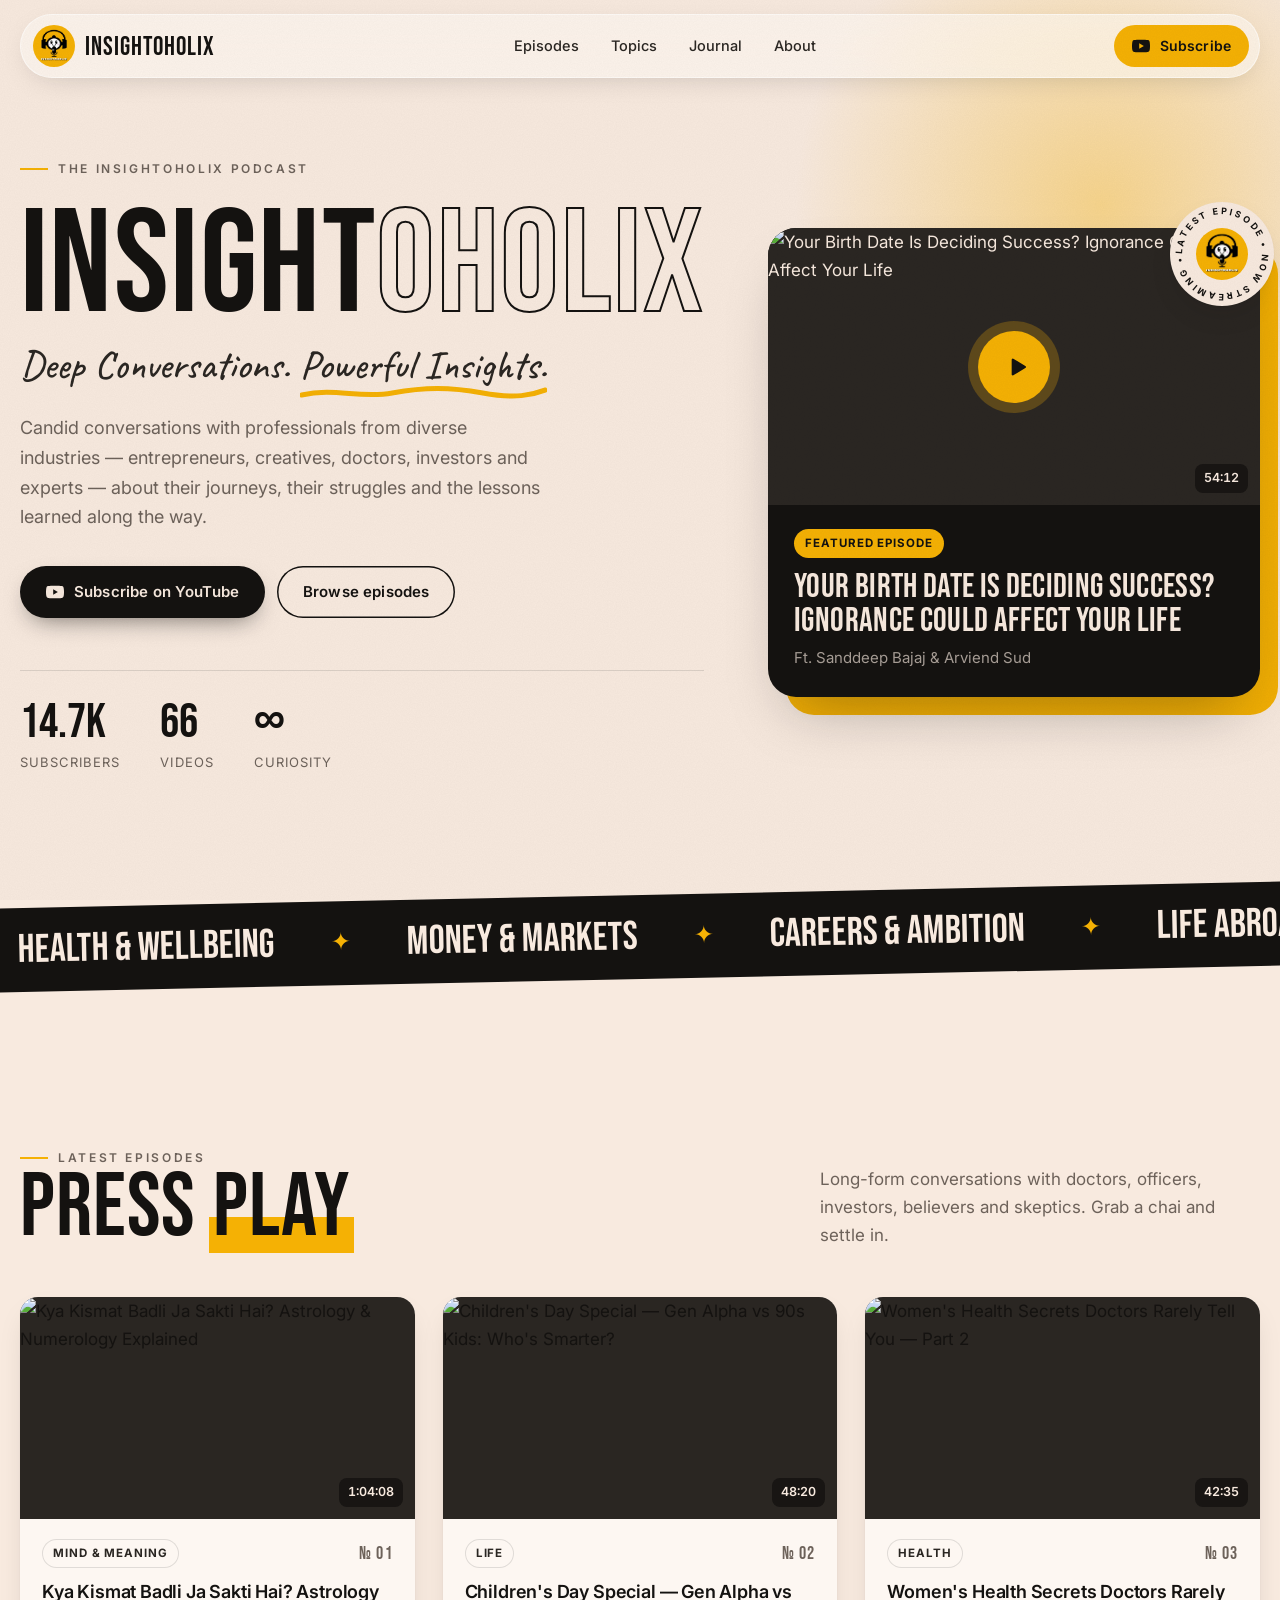
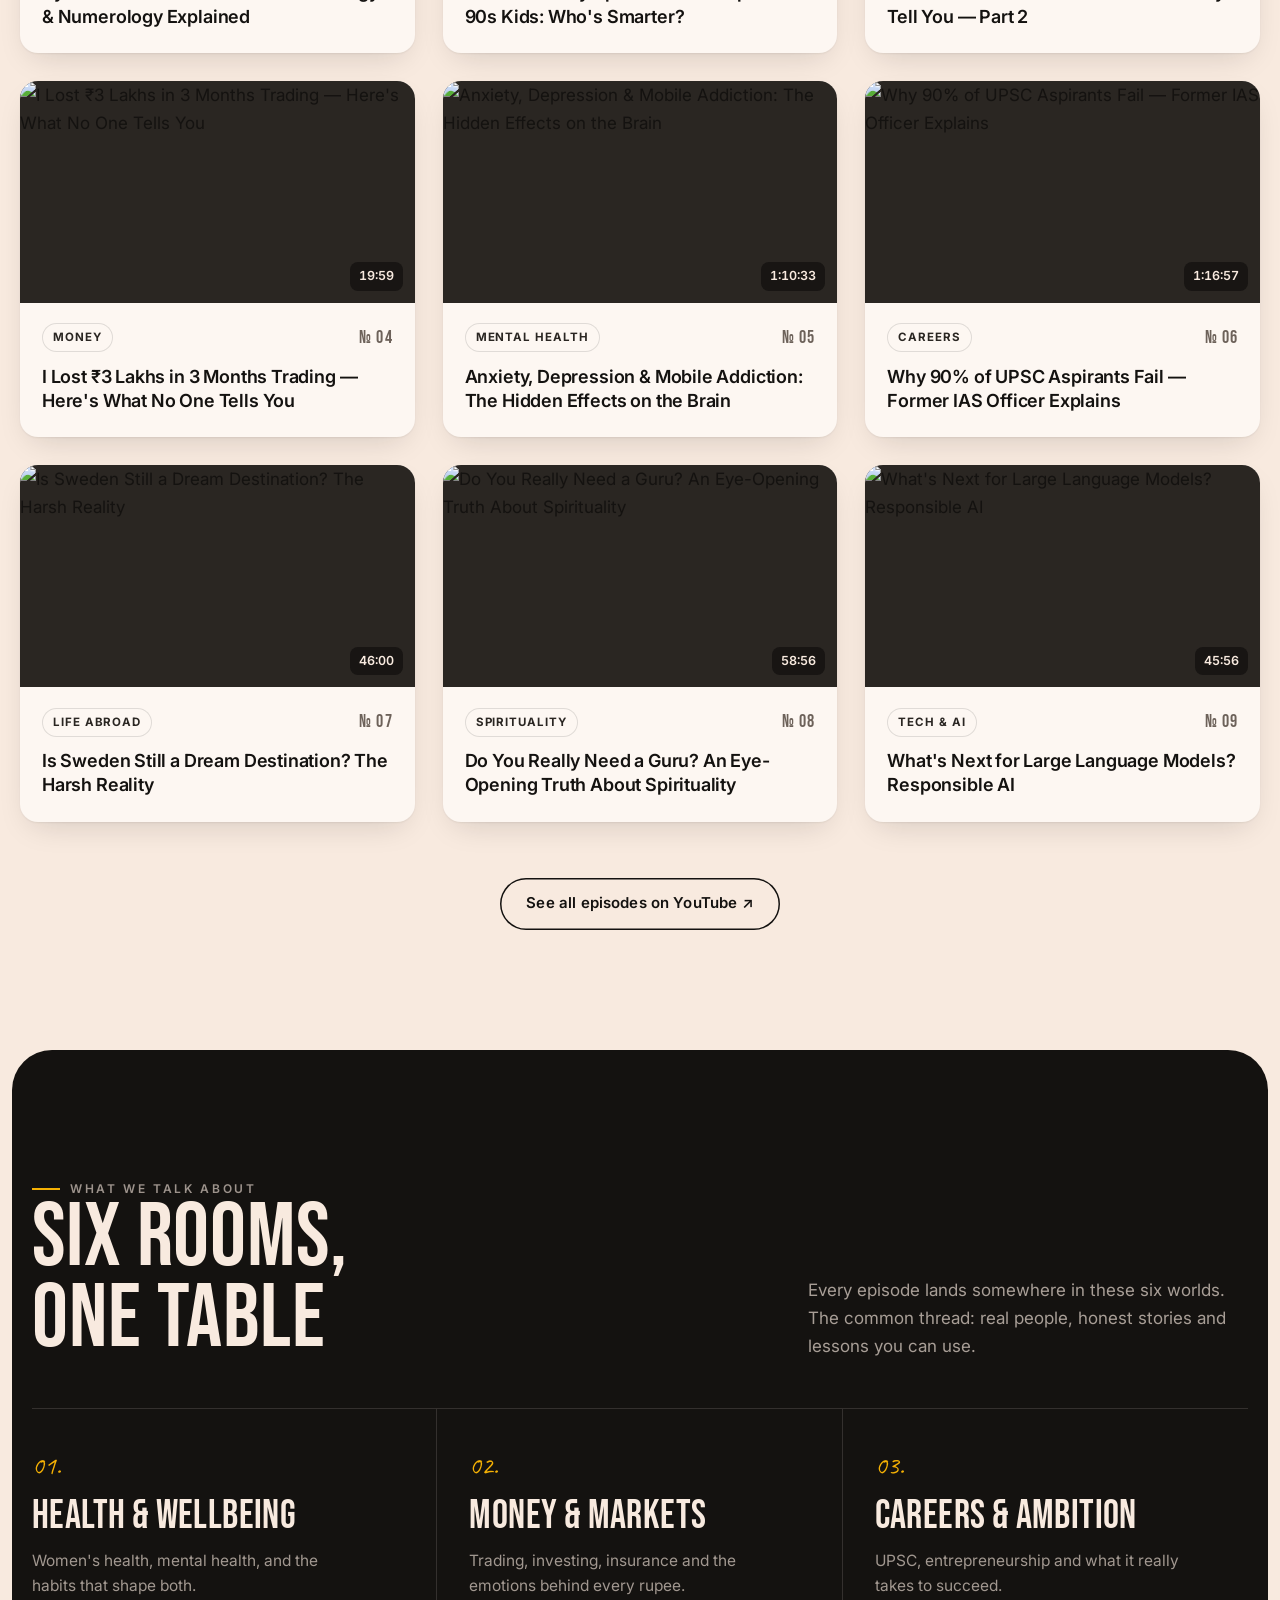
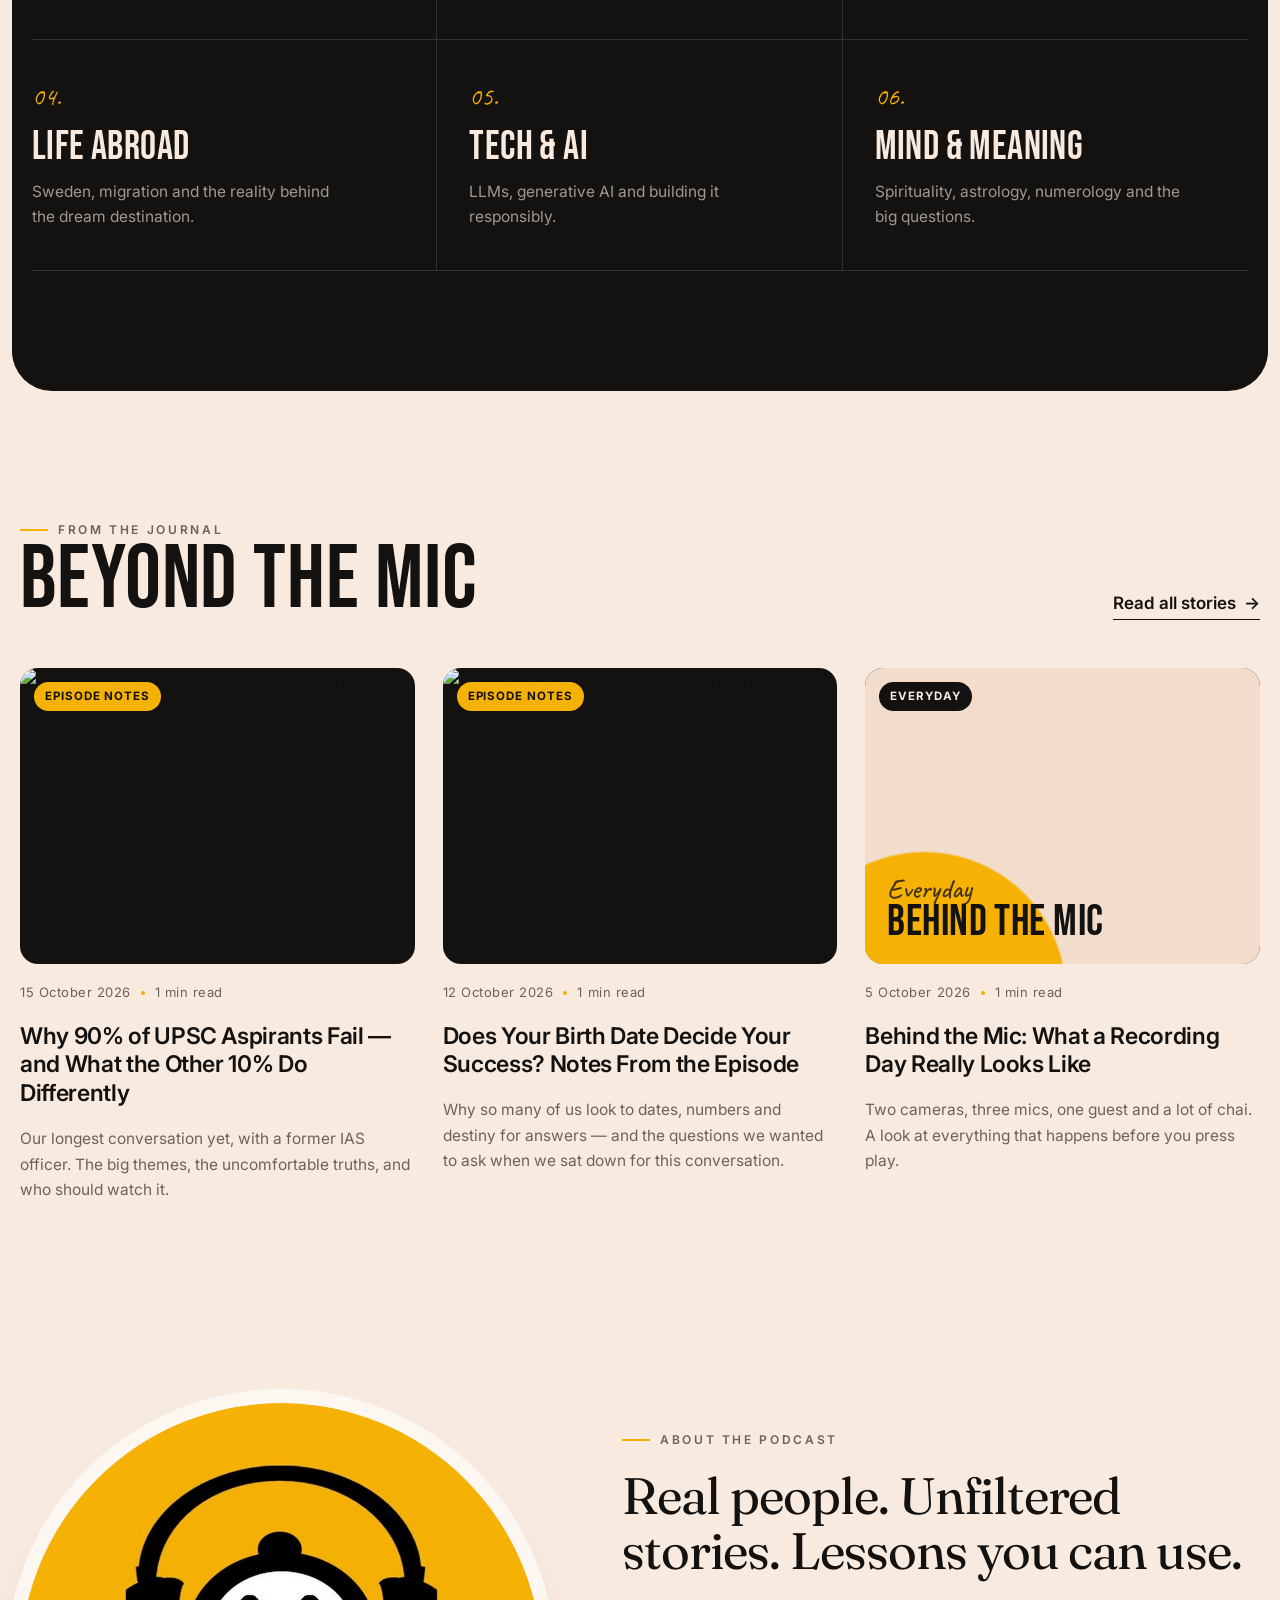
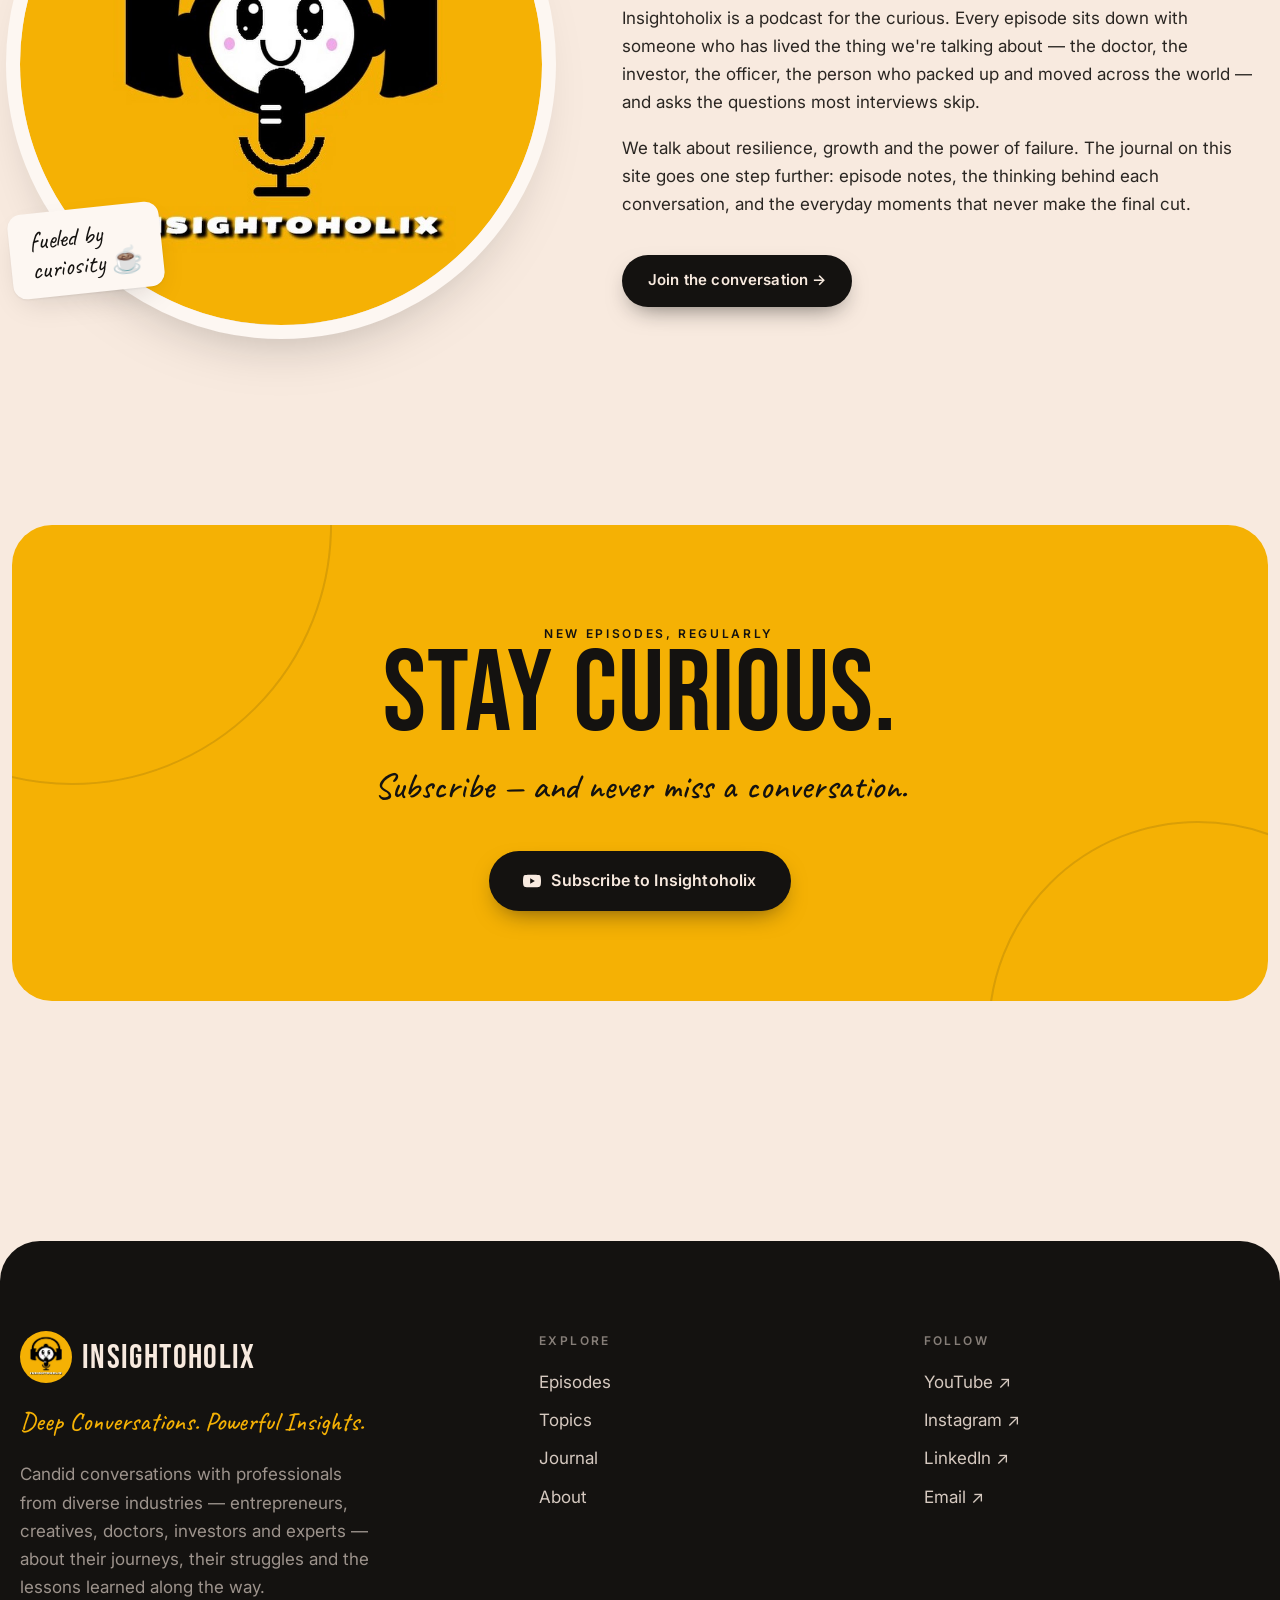
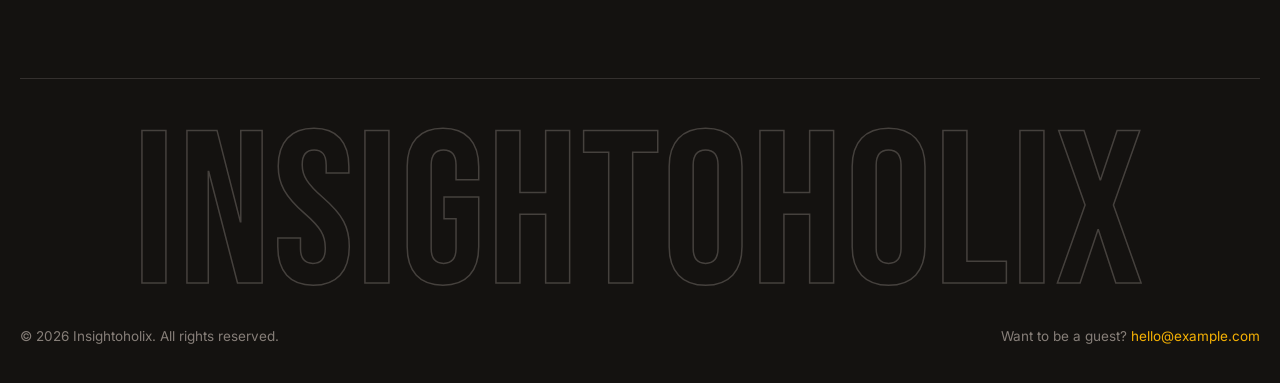
==== site/index.html @ 6dad41a7 "Add premium Insightoholix website with journal/blog Static site (HTML/CSS/JS, no build) themed from " ====
<!doctype html>
<html lang="en">
<head>
  <meta charset="utf-8">
  <meta name="viewport" content="width=device-width, initial-scale=1">
  <title>Insightoholix — Deep Conversations. Powerful Insights.</title>
  <meta name="description" content="Insightoholix is a podcast of candid conversations with professionals from diverse industries — their journeys, struggles and the lessons learned along the way.">
  <meta name="theme-color" content="#f5b104">
  <meta property="og:title" content="Insightoholix — Deep Conversations. Powerful Insights.">
  <meta property="og:description" content="Candid conversations with professionals about resilience, growth and the power of failure.">
  <meta property="og:image" content="assets/img/banner.jpg">
  <link rel="icon" href="assets/img/logo.jpg">
  <link rel="preconnect" href="https://fonts.googleapis.com">
  <link rel="preconnect" href="https://fonts.gstatic.com" crossorigin>
  <link href="https://fonts.googleapis.com/css2?family=Bebas+Neue&family=Caveat:wght@500;600&family=Fraunces:ital,opsz,wght@0,9..144,400;1,9..144,400&family=Inter:wght@400;500;600;700&display=swap" rel="stylesheet">
  <link rel="stylesheet" href="assets/css/style.css">
</head>
<body data-page="home">
  <a class="skip-link" href="#main">Skip to content</a>
  <header class="nav" id="nav"></header>

  <main id="main">
    <!-- HERO -->
    <section class="hero">
      <div class="container hero-grid">
        <div>
          <span class="eyebrow reveal">The Insightoholix Podcast</span>
          <h1 class="display hero-title reveal" data-delay="1">Insight<span class="outline">oholix</span></h1>
          <p class="hand hero-tagline reveal" data-delay="2">
            Deep Conversations.
            <span class="squiggle">Powerful Insights.<svg viewBox="0 0 300 14" preserveAspectRatio="none" aria-hidden="true"><path d="M2 9c40-8 70 4 110-2s70-6 110 0 60 2 76-3" fill="none" stroke="currentColor" stroke-width="5" stroke-linecap="round"/></svg></span>
          </p>
          <p class="hero-intro reveal" data-delay="2" id="hero-intro"></p>
          <div class="hero-actions reveal" data-delay="3">
            <a class="btn btn-primary" data-subscribe target="_blank" rel="noopener">
              <svg viewBox="0 0 24 24" fill="currentColor" aria-hidden="true"><path d="M23.5 6.2a3 3 0 0 0-2.1-2.1C19.5 3.6 12 3.6 12 3.6s-7.5 0-9.4.5A3 3 0 0 0 .5 6.2 31 31 0 0 0 0 12a31 31 0 0 0 .5 5.8 3 3 0 0 0 2.1 2.1c1.9.5 9.4.5 9.4.5s7.5 0 9.4-.5a3 3 0 0 0 2.1-2.1A31 31 0 0 0 24 12a31 31 0 0 0-.5-5.8ZM9.6 15.6V8.4L15.8 12l-6.2 3.6Z"/></svg>
              Subscribe on YouTube
            </a>
            <a class="btn btn-ghost" href="#episodes">Browse episodes</a>
          </div>
          <div class="stats reveal" data-delay="3" id="hero-stats"></div>
        </div>
        <div class="feature-card reveal" data-delay="2" id="feature"></div>
      </div>
    </section>

    <!-- MARQUEE -->
    <div class="marquee" aria-hidden="true"><div class="marquee-track" id="marquee"></div></div>

    <!-- EPISODES -->
    <section class="section" id="episodes">
      <div class="container">
        <div class="section-head">
          <div>
            <span class="eyebrow reveal">Latest episodes</span>
            <h2 class="display section-title reveal" data-delay="1">Press <span class="mark">play</span></h2>
          </div>
          <p class="reveal" data-delay="2">Long-form conversations with doctors, officers, investors, believers and skeptics. Grab a chai and settle in.</p>
        </div>
        <div class="ep-grid" id="episodes-grid"></div>
        <div class="center-cta reveal">
          <a class="btn btn-ghost" data-youtube target="_blank" rel="noopener">See all episodes on YouTube ↗</a>
        </div>
      </div>
    </section>

    <!-- TOPICS -->
    <section class="section topics" id="topics">
      <div class="container">
        <div class="section-head">
          <div>
            <span class="eyebrow reveal">What we talk about</span>
            <h2 class="display section-title reveal" data-delay="1">Six rooms,<br>one table</h2>
          </div>
          <p class="reveal" data-delay="2">Every episode lands somewhere in these six worlds. The common thread: real people, honest stories and lessons you can use.</p>
        </div>
        <div class="topic-grid" id="topics-grid"></div>
      </div>
    </section>

    <!-- JOURNAL -->
    <section class="section" id="journal">
      <div class="container">
        <div class="section-head">
          <div>
            <span class="eyebrow reveal">From the journal</span>
            <h2 class="display section-title reveal" data-delay="1">Beyond the mic</h2>
          </div>
          <a class="link-arrow reveal" data-delay="2" href="blog.html">Read all stories <span>→</span></a>
        </div>
        <div class="post-grid" id="journal-grid"></div>
      </div>
    </section>

    <!-- ABOUT -->
    <section class="section-tight" id="about">
      <div class="container about-grid">
        <div class="about-visual reveal">
          <div class="logo-disc"><img src="assets/img/logo.jpg" alt="Insightoholix logo — a smiling character wearing headphones behind a microphone"></div>
          <div class="note">fueled by<br>curiosity ☕</div>
        </div>
        <div class="about-copy">
          <span class="eyebrow reveal">About the podcast</span>
          <h2 class="reveal" data-delay="1" id="about-heading"></h2>
          <div class="reveal" data-delay="2" id="about-body"></div>
          <a class="btn btn-primary reveal" data-delay="3" data-subscribe target="_blank" rel="noopener">Join the conversation →</a>
        </div>
      </div>
    </section>

    <!-- CTA -->
    <section class="section">
      <div class="cta reveal">
        <span class="eyebrow" style="color:var(--ink)">New episodes, regularly</span>
        <h2 class="display">Stay curious.</h2>
        <p class="hand">Subscribe — and never miss a conversation.</p>
        <a class="btn btn-primary" data-subscribe target="_blank" rel="noopener">
          <svg viewBox="0 0 24 24" fill="currentColor" aria-hidden="true"><path d="M23.5 6.2a3 3 0 0 0-2.1-2.1C19.5 3.6 12 3.6 12 3.6s-7.5 0-9.4.5A3 3 0 0 0 .5 6.2 31 31 0 0 0 0 12a31 31 0 0 0 .5 5.8 3 3 0 0 0 2.1 2.1c1.9.5 9.4.5 9.4.5s7.5 0 9.4-.5a3 3 0 0 0 2.1-2.1A31 31 0 0 0 24 12a31 31 0 0 0-.5-5.8ZM9.6 15.6V8.4L15.8 12l-6.2 3.6Z"/></svg>
          Subscribe to Insightoholix
        </a>
      </div>
    </section>
  </main>

  <footer class="footer" id="footer"></footer>

  <script src="assets/js/config.js"></script>
  <script src="assets/js/posts.js"></script>
  <script src="assets/js/main.js"></script>
</body>
</html>
---- site/assets/css/style.css ----
/* ==========================================================================
   Insightoholix — palette taken from the channel logo & banner
   ========================================================================== */
:root {
  --saffron: #f5b104;
  --saffron-deep: #d99a00;
  --saffron-soft: #fbe3a3;
  --cream: #f8eadf;
  --cream-2: #f2ddcd;
  --paper: #fdf7f2;
  --ink: #141210;
  --ink-2: #2a2622;
  --muted: #6d625a;
  --line: rgba(20, 18, 16, 0.12);
  --line-light: rgba(248, 234, 223, 0.14);

  --font-display: "Bebas Neue", "Oswald", Impact, sans-serif;
  --font-body: "Inter", system-ui, -apple-system, "Segoe UI", sans-serif;
  --font-hand: "Caveat", "Comic Sans MS", cursive;
  --font-serif: "Fraunces", Georgia, serif;

  --radius: 18px;
  --radius-lg: 28px;
  --shadow: 0 1px 2px rgba(20, 18, 16, 0.06), 0 12px 32px -12px rgba(20, 18, 16, 0.18);
  --shadow-lg: 0 30px 60px -24px rgba(20, 18, 16, 0.35);
  --ease: cubic-bezier(0.2, 0.7, 0.2, 1);
  --container: 1240px;
}

*,
*::before,
*::after { box-sizing: border-box; }

html { scroll-behavior: smooth; -webkit-text-size-adjust: 100%; overflow-x: clip; }

body {
  margin: 0;
  background: var(--cream);
  color: var(--ink);
  font-family: var(--font-body);
  font-size: 17px;
  line-height: 1.65;
  -webkit-font-smoothing: antialiased;
  overflow-x: clip;
}

/* subtle paper grain */
body::before {
  content: "";
  position: fixed;
  inset: 0;
  pointer-events: none;
  z-index: 100;
  opacity: 0.35;
  mix-blend-mode: multiply;
  background-image: url("data:image/svg+xml,%3Csvg xmlns='http://www.w3.org/2000/svg' width='160' height='160'%3E%3Cfilter id='n'%3E%3CfeTurbulence type='fractalNoise' baseFrequency='.85' numOctaves='3' stitchTiles='stitch'/%3E%3CfeColorMatrix values='0 0 0 0 0 0 0 0 0 0 0 0 0 0 0 0 0 0 .09 0'/%3E%3C/filter%3E%3Crect width='100%25' height='100%25' filter='url(%23n)'/%3E%3C/svg%3E");
}

img { max-width: 100%; display: block; }
a { color: inherit; text-decoration: none; }
button { font: inherit; color: inherit; cursor: pointer; }
::selection { background: var(--saffron); color: var(--ink); }
:focus-visible { outline: 2px solid var(--ink); outline-offset: 3px; border-radius: 6px; }

.container { width: min(var(--container), 100% - 40px); margin-inline: auto; }

.skip-link {
  position: absolute; left: -999px; top: 8px; z-index: 200;
  background: var(--ink); color: var(--cream); padding: 10px 16px; border-radius: 8px;
}
.skip-link:focus { left: 16px; }

/* ---------- Type helpers ---------- */
.eyebrow {
  display: inline-flex; align-items: center; gap: 10px;
  font-size: 12px; font-weight: 600; letter-spacing: 0.22em; text-transform: uppercase;
  color: var(--muted);
}
.eyebrow::before { content: ""; width: 28px; height: 2px; background: var(--saffron); }
.display {
  font-family: var(--font-display);
  font-weight: 400;
  line-height: 0.9;
  letter-spacing: 0.01em;
  margin: 0;
}
.hand { font-family: var(--font-hand); font-weight: 500; }
.section-title { font-size: clamp(48px, 7vw, 96px); }
.section-head {
  display: flex; align-items: end; justify-content: space-between; gap: 24px; flex-wrap: wrap;
  margin-bottom: 48px;
}
.section-head p { max-width: 440px; color: var(--muted); margin: 0; }
.mark {
  background: linear-gradient(transparent 58%, var(--saffron) 58%, var(--saffron) 92%, transparent 92%);
  padding: 0 4px;
}

/* ---------- Buttons ---------- */
.btn {
  display: inline-flex; align-items: center; gap: 10px;
  height: 52px; padding: 0 26px; border-radius: 999px; border: 0;
  font-weight: 600; font-size: 15px; letter-spacing: 0.01em;
  transition: transform 0.35s var(--ease), background 0.25s, color 0.25s, box-shadow 0.35s var(--ease);
  white-space: nowrap;
}
.btn svg { width: 18px; height: 18px; flex: none; }
.btn-primary { background: var(--ink); color: var(--cream); box-shadow: 0 10px 24px -10px rgba(20,18,16,.6); }
.btn-primary:hover { transform: translateY(-2px); background: #000; }
.btn-saffron { background: var(--saffron); color: var(--ink); }
.btn-saffron:hover { transform: translateY(-2px); background: #ffc11a; }
.btn-ghost { background: transparent; color: var(--ink); box-shadow: inset 0 0 0 1.5px var(--ink); }
.btn-ghost:hover { background: var(--ink); color: var(--cream); }
.btn-sm { height: 42px; padding: 0 18px; font-size: 14px; }

.link-arrow {
  display: inline-flex; align-items: center; gap: 8px; font-weight: 600;
  border-bottom: 1.5px solid currentColor; padding-bottom: 2px;
}
.link-arrow span { transition: transform 0.3s var(--ease); }
.link-arrow:hover span { transform: translateX(4px); }

/* ---------- Nav ---------- */
.nav {
  position: fixed; top: 14px; left: 0; right: 0; z-index: 50;
  transition: transform 0.4s var(--ease);
}
.nav-inner {
  display: flex; align-items: center; justify-content: space-between; gap: 16px;
  height: 64px; padding: 0 10px 0 12px;
  background: rgba(253, 247, 242, 0.72);
  backdrop-filter: blur(18px) saturate(1.4);
  -webkit-backdrop-filter: blur(18px) saturate(1.4);
  border: 1px solid rgba(255, 255, 255, 0.6);
  border-radius: 999px;
  box-shadow: 0 8px 30px -14px rgba(20,18,16,.25);
}
.brand { display: flex; align-items: center; gap: 10px; }
.brand img { width: 42px; height: 42px; border-radius: 50%; }
.brand span { font-family: var(--font-display); font-size: 26px; letter-spacing: 0.04em; line-height: 1; padding-top: 3px; }
.nav-links { display: flex; align-items: center; gap: 4px; list-style: none; margin: 0; padding: 0; }
.nav-links a {
  display: block; padding: 8px 14px; border-radius: 999px; font-size: 14.5px; font-weight: 500; color: var(--ink-2);
  transition: background 0.2s;
}
.nav-links a:hover, .nav-links a[aria-current="page"] { background: rgba(20,18,16,.07); }
.nav-toggle {
  display: none; width: 44px; height: 44px; border-radius: 50%; border: 0; background: var(--ink); color: var(--cream);
  align-items: center; justify-content: center;
}
.nav-toggle svg { width: 20px; height: 20px; }

@media (max-width: 860px) {
  .nav-links {
    position: absolute; top: 74px; left: 0; right: 0;
    flex-direction: column; align-items: stretch; gap: 2px; padding: 10px;
    background: var(--paper); border-radius: 24px; box-shadow: var(--shadow-lg);
    opacity: 0; transform: translateY(-8px); pointer-events: none;
    transition: opacity 0.25s, transform 0.3s var(--ease);
  }
  .nav.open .nav-links { opacity: 1; transform: none; pointer-events: auto; }
  .nav-links a { padding: 14px 16px; font-size: 16px; }
  .nav-toggle { display: inline-flex; }
  .nav .nav-cta { display: none; }
}

/* ---------- Hero ---------- */
.hero { position: relative; padding: 150px 0 80px; overflow: hidden; }
.hero::after {
  content: ""; position: absolute; right: -12vw; top: -10vw; width: 52vw; height: 52vw; border-radius: 50%;
  background: radial-gradient(circle, rgba(245,177,4,.38), rgba(245,177,4,0) 65%);
  pointer-events: none; z-index: 0;
}
.hero .container { position: relative; z-index: 1; }
.hero-grid { display: grid; grid-template-columns: 1.08fr 1fr; gap: 64px; align-items: center; }
.hero-title { font-size: clamp(72px, 11.5vw, 168px); margin-top: 22px; }
.hero-title .outline { color: transparent; -webkit-text-stroke: 2px var(--ink); }
.hero-tagline { font-size: clamp(28px, 3.2vw, 40px); line-height: 1.1; margin: 10px 0 0; color: var(--ink-2); }
.hero-tagline .squiggle { position: relative; white-space: nowrap; }
.hero-tagline .squiggle svg { position: absolute; left: 0; right: 0; bottom: -10px; width: 100%; height: 14px; color: var(--saffron); }
.hero-intro { max-width: 520px; color: var(--muted); margin: 26px 0 34px; font-size: 18px; }
.hero-actions { display: flex; gap: 12px; flex-wrap: wrap; }
.stats { display: flex; gap: 40px; margin-top: 52px; padding-top: 28px; border-top: 1px solid var(--line); flex-wrap: wrap; }
.stat strong { display: block; font-family: var(--font-display); font-size: 48px; font-weight: 400; line-height: 1; }
.stat span { font-size: 13px; color: var(--muted); letter-spacing: 0.08em; text-transform: uppercase; }

.feature-card { position: relative; }
.feature-card::before {
  content: ""; position: absolute; inset: 0; transform: translate(18px, 18px);
  background: var(--saffron); border-radius: var(--radius-lg); z-index: 0;
}
.feature-frame {
  position: relative; z-index: 1; background: var(--ink); color: var(--cream);
  border-radius: var(--radius-lg); overflow: hidden; box-shadow: var(--shadow-lg);
}
.feature-meta { padding: 22px 26px 26px; }
.feature-meta .badge { margin-bottom: 12px; }
.feature-meta h2 { font-family: var(--font-display); font-weight: 400; font-size: 34px; line-height: 1; margin: 0 0 8px; letter-spacing: 0.01em; }
.feature-meta p { margin: 0; color: rgba(248,234,223,.65); font-size: 15px; }
.feature-sticker {
  position: absolute; z-index: 2; top: -26px; right: -14px; width: 104px; height: 104px; border-radius: 50%;
  background: var(--cream); display: grid; place-items: center; box-shadow: var(--shadow);
  animation: spin 18s linear infinite;
}
.feature-sticker svg { width: 100%; height: 100%; }
.feature-sticker img { position: absolute; width: 52px; height: 52px; border-radius: 50%; animation: spin 18s linear infinite reverse; }
@keyframes spin { to { transform: rotate(360deg); } }

@media (max-width: 960px) {
  .hero { padding-top: 120px; }
  .hero-grid { grid-template-columns: 1fr; gap: 72px; }
  .feature-card { margin-right: 18px; }
}

/* ---------- Thumbnails / video ---------- */
.thumb { position: relative; aspect-ratio: 16 / 9; overflow: hidden; background: var(--ink-2); }
.thumb img { width: 100%; height: 100%; object-fit: cover; transition: transform 0.8s var(--ease), filter 0.5s; }
.thumb .play {
  position: absolute; left: 50%; top: 50%; translate: -50% -50%;
  width: 72px; height: 72px; border-radius: 50%; border: 0;
  background: var(--saffron); color: var(--ink); display: grid; place-items: center;
  box-shadow: 0 0 0 10px rgba(245,177,4,.25);
  transition: transform 0.4s var(--ease), box-shadow 0.4s var(--ease);
}
.thumb .play svg { width: 26px; height: 26px; margin-left: 3px; }
.thumb .duration {
  position: absolute; right: 12px; bottom: 12px; padding: 4px 9px; border-radius: 8px;
  background: rgba(20,18,16,.82); color: var(--cream); font-size: 12.5px; font-weight: 600; font-variant-numeric: tabular-nums;
}
.thumb:hover img, .ep-card:hover .thumb img { transform: scale(1.05); }
.thumb:hover .play, .ep-card:hover .play { transform: scale(1.08); box-shadow: 0 0 0 16px rgba(245,177,4,.22); }

.badge {
  display: inline-block; padding: 5px 11px; border-radius: 999px;
  background: var(--saffron); color: var(--ink);
  font-size: 11.5px; font-weight: 700; letter-spacing: 0.08em; text-transform: uppercase;
}
.badge-ink { background: var(--ink); color: var(--cream); }
.badge-line { background: transparent; box-shadow: inset 0 0 0 1px var(--line); color: var(--ink-2); }

/* ---------- Marquee ---------- */
.marquee { background: var(--ink); color: var(--cream); overflow: hidden; padding: 22px 0; transform: rotate(-1.2deg); margin: 40px -10px; }
.marquee-track { display: flex; width: max-content; animation: marquee 38s linear infinite; }
.marquee-track span { font-family: var(--font-display); font-size: 40px; line-height: 1; padding: 0 28px; display: inline-flex; align-items: center; gap: 56px; white-space: nowrap; }
.marquee-track span::after { content: "✦"; color: var(--saffron); font-size: 24px; }
@keyframes marquee { to { transform: translateX(-50%); } }

/* ---------- Sections ---------- */
.section { padding: 120px 0; }
.section-tight { padding: 80px 0; }

/* Episodes */
.ep-grid { display: grid; grid-template-columns: repeat(3, 1fr); gap: 28px; }
.ep-card { display: flex; flex-direction: column; background: var(--paper); border-radius: var(--radius); overflow: hidden; box-shadow: var(--shadow); transition: transform 0.5s var(--ease), box-shadow 0.5s var(--ease); cursor: pointer; }
.ep-card:hover { transform: translateY(-6px); box-shadow: var(--shadow-lg); }
.ep-card .thumb .play { width: 56px; height: 56px; opacity: 0; transform: scale(.85); }
.ep-card:hover .thumb .play { opacity: 1; transform: scale(1); }
.ep-card .thumb .play svg { width: 20px; height: 20px; }
.ep-body { padding: 20px 22px 24px; display: flex; flex-direction: column; gap: 12px; flex: 1; }
.ep-body h3 { margin: 0; font-size: 18px; line-height: 1.35; font-weight: 600; letter-spacing: -0.01em; }
.ep-num { font-family: var(--font-display); font-size: 18px; color: var(--muted); letter-spacing: .06em; }
.ep-row { display: flex; align-items: center; justify-content: space-between; gap: 10px; }
.center-cta { display: flex; justify-content: center; margin-top: 56px; }

@media (max-width: 980px) { .ep-grid { grid-template-columns: repeat(2, 1fr); } }
@media (max-width: 620px) { .ep-grid { grid-template-columns: 1fr; } .section { padding: 88px 0; } }

/* Topics */
.topics { background: var(--ink); color: var(--cream); border-radius: 40px; margin: 0 12px; position: relative; overflow: hidden; }
.topics .eyebrow { color: rgba(248,234,223,.6); }
.topics .section-head p { color: rgba(248,234,223,.65); }
.topic-grid { display: grid; grid-template-columns: repeat(3, 1fr); border-top: 1px solid var(--line-light); }
.topic {
  padding: 36px 32px 40px 0; border-bottom: 1px solid var(--line-light); position: relative;
  transition: color 0.3s;
}
.topic:not(:nth-child(3n)) { border-right: 1px solid var(--line-light); }
.topic:not(:nth-child(3n+1)) { padding-left: 32px; }
.topic .num { font-family: var(--font-hand); font-size: 26px; color: var(--saffron); }
.topic h3 { font-family: var(--font-display); font-weight: 400; font-size: 40px; line-height: 1; margin: 8px 0 12px; letter-spacing: .01em; }
.topic p { margin: 0; color: rgba(248,234,223,.62); font-size: 15.5px; max-width: 320px; }
.topic:hover h3 { color: var(--saffron); }
@media (max-width: 900px) {
  .topic-grid { grid-template-columns: 1fr 1fr; }
  .topic, .topic:not(:nth-child(3n+1)) { padding: 30px 20px 32px; border-right: 0 !important; }
  .topic:nth-child(odd) { border-right: 1px solid var(--line-light) !important; padding-left: 0; }
}
@media (max-width: 560px) {
  .topic-grid { grid-template-columns: 1fr; }
  .topic, .topic:nth-child(odd) { padding: 28px 0; border-right: 0 !important; }
  .topics { margin: 0 6px; border-radius: 28px; }
}

/* Journal cards */
.post-grid { display: grid; grid-template-columns: repeat(3, 1fr); gap: 28px; }
.post-card { display: flex; flex-direction: column; gap: 18px; }
.post-cover {
  position: relative; aspect-ratio: 4 / 3; border-radius: var(--radius); overflow: hidden; background: var(--ink);
}
.post-cover img { width: 100%; height: 100%; object-fit: cover; transition: transform 0.8s var(--ease); }
.post-card:hover .post-cover img, .post-card:hover .gen-cover { transform: scale(1.04); }
.post-cover .badge { position: absolute; left: 14px; top: 14px; z-index: 2; }
.post-meta { font-size: 13px; color: var(--muted); letter-spacing: 0.04em; display: flex; gap: 10px; align-items: center; }
.post-meta .dot { width: 4px; height: 4px; background: var(--saffron); border-radius: 50%; }
.post-card h3 { margin: 0; font-size: 23px; line-height: 1.25; font-weight: 600; letter-spacing: -0.015em; }
.post-card h3 a { background: linear-gradient(var(--saffron), var(--saffron)) 0 100% / 0 3px no-repeat; transition: background-size 0.5s var(--ease); }
.post-card:hover h3 a { background-size: 100% 3px; }
.post-card p { margin: 0; color: var(--muted); font-size: 15.5px; }

/* Generated cover for posts without images */
.gen-cover {
  position: absolute; inset: 0; display: flex; flex-direction: column; justify-content: flex-end; padding: 22px;
  transition: transform 0.8s var(--ease);
  background:
    radial-gradient(circle at 85% 15%, rgba(245,177,4,.95) 0 18%, transparent 18.5%),
    radial-gradient(circle at 85% 15%, transparent 0 26%, rgba(245,177,4,.35) 26.5% 27.5%, transparent 28%),
    var(--ink);
  color: var(--cream);
}
.gen-cover.alt {
  background:
    repeating-linear-gradient(-45deg, rgba(20,18,16,.07) 0 2px, transparent 2px 14px),
    var(--saffron);
  color: var(--ink);
}
.gen-cover.alt2 {
  background:
    radial-gradient(circle at 15% 110%, rgba(245,177,4,1) 0 30%, transparent 30.5%),
    var(--cream-2);
  color: var(--ink);
}
.gen-cover .hand { font-size: 28px; line-height: 1; opacity: .8; }
.gen-cover .display { font-size: clamp(34px, 3.4vw, 48px); max-width: 90%; }

@media (max-width: 980px) { .post-grid { grid-template-columns: repeat(2, 1fr); } }
@media (max-width: 620px) { .post-grid { grid-template-columns: 1fr; } }

/* About */
.about-grid { display: grid; grid-template-columns: 0.9fr 1.1fr; gap: 80px; align-items: center; }
.about-visual { position: relative; }
.about-visual .logo-disc {
  aspect-ratio: 1; border-radius: 50%; overflow: hidden; box-shadow: var(--shadow-lg);
  outline: 14px solid var(--paper);
}
.about-visual .logo-disc img { width: 100%; height: 100%; object-fit: cover; }
.about-visual .note {
  position: absolute; left: -10px; bottom: 6%; transform: rotate(-6deg);
  background: var(--paper); padding: 14px 20px; border-radius: 14px; box-shadow: var(--shadow);
  font-family: var(--font-hand); font-size: 26px; line-height: 1.1;
}
.about-copy h2 { font-family: var(--font-serif); font-weight: 400; font-size: clamp(34px, 4vw, 54px); line-height: 1.08; letter-spacing: -0.02em; margin: 18px 0 26px; }
.about-copy h2 em { font-style: italic; }
.about-copy p { color: var(--ink-2); margin: 0 0 18px; }
.about-copy .btn { margin-top: 18px; }
@media (max-width: 900px) {
  .about-grid { grid-template-columns: 1fr; gap: 56px; }
  .about-visual { max-width: 380px; margin-inline: auto; width: 100%; }
}

/* Subscribe CTA */
.cta {
  position: relative; background: var(--saffron); border-radius: 40px; padding: 90px 40px; text-align: center; overflow: hidden;
  margin: 0 12px;
}
.cta::before, .cta::after {
  content: ""; position: absolute; border-radius: 50%; border: 2px solid rgba(20,18,16,.12);
}
.cta::before { width: 520px; height: 520px; left: -200px; top: -260px; }
.cta::after { width: 420px; height: 420px; right: -140px; bottom: -240px; }
.cta .display { font-size: clamp(56px, 9vw, 132px); position: relative; }
.cta .hand { font-size: clamp(26px, 3vw, 36px); margin: 10px 0 34px; position: relative; }
.cta .btn { position: relative; }
.cta .btn-primary { height: 60px; padding: 0 34px; font-size: 16px; }
@media (max-width: 560px) { .cta { margin: 0 6px; border-radius: 28px; padding: 70px 22px; } }

/* Footer */
.footer { background: var(--ink); color: var(--cream); margin-top: 120px; padding: 90px 0 36px; border-radius: 40px 40px 0 0; }
.footer-top { display: grid; grid-template-columns: 1.4fr 1fr 1fr; gap: 48px; padding-bottom: 60px; border-bottom: 1px solid var(--line-light); }
.footer .brand span { font-size: 34px; }
.footer .brand img { width: 52px; height: 52px; }
.footer p { color: rgba(248,234,223,.6); max-width: 360px; }
.footer h4 { margin: 0 0 18px; font-size: 12px; letter-spacing: .2em; text-transform: uppercase; color: rgba(248,234,223,.5); font-weight: 600; }
.footer ul { list-style: none; padding: 0; margin: 0; display: grid; gap: 10px; }
.footer ul a { color: rgba(248,234,223,.85); transition: color .2s; }
.footer ul a:hover { color: var(--saffron); }
.footer-big { font-family: var(--font-display); font-size: clamp(64px, 17vw, 260px); line-height: .82; text-align: center; margin: 50px 0 18px; color: transparent; -webkit-text-stroke: 1.5px rgba(248,234,223,.22); letter-spacing: .01em; user-select: none; }
.footer-bottom { display: flex; justify-content: space-between; gap: 16px; flex-wrap: wrap; font-size: 13.5px; color: rgba(248,234,223,.5); }
@media (max-width: 820px) { .footer-top { grid-template-columns: 1fr 1fr; } .footer-top > :first-child { grid-column: 1 / -1; } }

/* ---------- Modal ---------- */
.modal {
  position: fixed; inset: 0; z-index: 150; display: grid; place-items: center; padding: 20px;
  background: rgba(10,9,8,.86); backdrop-filter: blur(8px);
  opacity: 0; pointer-events: none; transition: opacity 0.3s;
}
.modal.open { opacity: 1; pointer-events: auto; }
.modal-inner { width: min(1100px, 100%); aspect-ratio: 16 / 9; border-radius: 18px; overflow: hidden; background: #000; transform: scale(.96); transition: transform .4s var(--ease); box-shadow: 0 40px 100px -20px #000; }
.modal.open .modal-inner { transform: none; }
.modal iframe { width: 100%; height: 100%; border: 0; display: block; }
.modal-close {
  position: absolute; top: 18px; right: 18px; width: 48px; height: 48px; border-radius: 50%; border: 0;
  background: var(--saffron); color: var(--ink); display: grid; place-items: center;
}
.modal-close svg { width: 20px; height: 20px; }

/* ---------- Journal page ---------- */
.page-hero { padding: 160px 0 60px; position: relative; }
.page-hero .display { font-size: clamp(80px, 14vw, 200px); margin-top: 18px; }
.page-hero .hand { font-size: clamp(26px, 3vw, 36px); margin: 4px 0 0; color: var(--ink-2); }
.page-hero p.lead { max-width: 560px; color: var(--muted); font-size: 18px; margin: 22px 0 0; }

.filters { display: flex; gap: 8px; flex-wrap: wrap; margin-bottom: 44px; }
.chip {
  height: 42px; padding: 0 18px; border-radius: 999px; border: 0; background: transparent; box-shadow: inset 0 0 0 1.5px var(--line);
  font-size: 14px; font-weight: 600; transition: background .2s, color .2s, box-shadow .2s;
}
.chip:hover { box-shadow: inset 0 0 0 1.5px var(--ink); }
.chip[aria-pressed="true"] { background: var(--ink); color: var(--cream); box-shadow: none; }
.chip .count { opacity: .55; margin-left: 4px; font-weight: 500; }

.featured-post {
  display: grid; grid-template-columns: 1.2fr 1fr; gap: 48px; align-items: center; margin-bottom: 80px;
  padding-bottom: 80px; border-bottom: 1px solid var(--line);
}
.featured-post .post-cover { aspect-ratio: 16 / 11; border-radius: var(--radius-lg); }
.featured-post h2 { font-family: var(--font-serif); font-weight: 400; font-size: clamp(34px, 4vw, 52px); line-height: 1.08; letter-spacing: -0.02em; margin: 16px 0 18px; }
.featured-post p { color: var(--muted); font-size: 17.5px; margin: 0 0 28px; }
@media (max-width: 860px) { .featured-post { grid-template-columns: 1fr; gap: 28px; } }
.empty { padding: 60px 0; text-align: center; color: var(--muted); }

/* ---------- Single post ---------- */
.post-hero { padding: 150px 0 50px; text-align: center; }
.post-hero .container { max-width: 900px; }
.post-hero h1 { font-family: var(--font-serif); font-weight: 400; font-size: clamp(40px, 6vw, 76px); line-height: 1.04; letter-spacing: -0.025em; margin: 22px 0 22px; }
.post-hero .post-meta { justify-content: center; }
.post-hero .back { display: inline-flex; gap: 8px; align-items: center; font-size: 14px; font-weight: 600; color: var(--muted); margin-bottom: 28px; }
.post-hero .back:hover { color: var(--ink); }
.post-media { width: min(1080px, 100% - 40px); margin: 0 auto 70px; border-radius: var(--radius-lg); overflow: hidden; box-shadow: var(--shadow-lg); position: relative; }
.post-media.thumb, .post-media .gen-cover { aspect-ratio: 16 / 8; }
.post-media .gen-cover { position: relative; inset: auto; padding: 40px; }
.post-media iframe { width: 100%; aspect-ratio: 16 / 9; border: 0; display: block; background: #000; }

.prose { max-width: 700px; margin: 0 auto; font-size: 19px; line-height: 1.75; color: var(--ink-2); }
.prose > *:first-child::first-letter {
  font-family: var(--font-display); float: left; font-size: 92px; line-height: .8; padding: 8px 12px 0 0; color: var(--ink);
}
.prose h2 { font-family: var(--font-display); font-weight: 400; font-size: 42px; line-height: 1; letter-spacing: .01em; color: var(--ink); margin: 56px 0 14px; }
.prose h3 { font-size: 22px; margin: 36px 0 10px; color: var(--ink); }
.prose p { margin: 0 0 24px; }
.prose a { border-bottom: 2px solid var(--saffron); font-weight: 500; transition: background .2s; }
.prose a:hover { background: var(--saffron-soft); }
.prose ul, .prose ol { padding-left: 22px; margin: 0 0 26px; }
.prose li { margin-bottom: 10px; padding-left: 6px; }
.prose li::marker { color: var(--saffron-deep); font-weight: 700; }
.prose blockquote {
  margin: 44px 0; padding: 6px 0 6px 28px; border-left: 4px solid var(--saffron);
  font-family: var(--font-serif); font-style: italic; font-size: 28px; line-height: 1.3; color: var(--ink);
}
.prose blockquote p { margin: 0; }
.prose img { border-radius: var(--radius); margin: 36px 0; }
.prose em { color: var(--ink); }
.prose strong { color: var(--ink); }

.post-footer { max-width: 700px; margin: 70px auto 0; padding-top: 36px; border-top: 1px solid var(--line); display: flex; justify-content: space-between; align-items: center; gap: 20px; flex-wrap: wrap; }
.share { display: flex; gap: 8px; align-items: center; font-size: 14px; color: var(--muted); }
.share a, .share button {
  width: 42px; height: 42px; border-radius: 50%; display: grid; place-items: center; border: 0; background: transparent;
  box-shadow: inset 0 0 0 1.5px var(--line); transition: background .2s, box-shadow .2s;
}
.share a:hover, .share button:hover { background: var(--saffron); box-shadow: none; }
.share svg { width: 17px; height: 17px; }
.related { margin-top: 110px; }

/* ---------- Reveal on scroll ---------- */
.reveal { opacity: 0; transform: translateY(28px); transition: opacity 0.9s var(--ease), transform 0.9s var(--ease); }
.reveal.in { opacity: 1; transform: none; }
.reveal[data-delay="1"] { transition-delay: .08s; }
.reveal[data-delay="2"] { transition-delay: .16s; }
.reveal[data-delay="3"] { transition-delay: .24s; }

@media (prefers-reduced-motion: reduce) {
  *, *::before, *::after { animation: none !important; transition: none !important; }
  .reveal { opacity: 1; transform: none; }
  html { scroll-behavior: auto; }
}
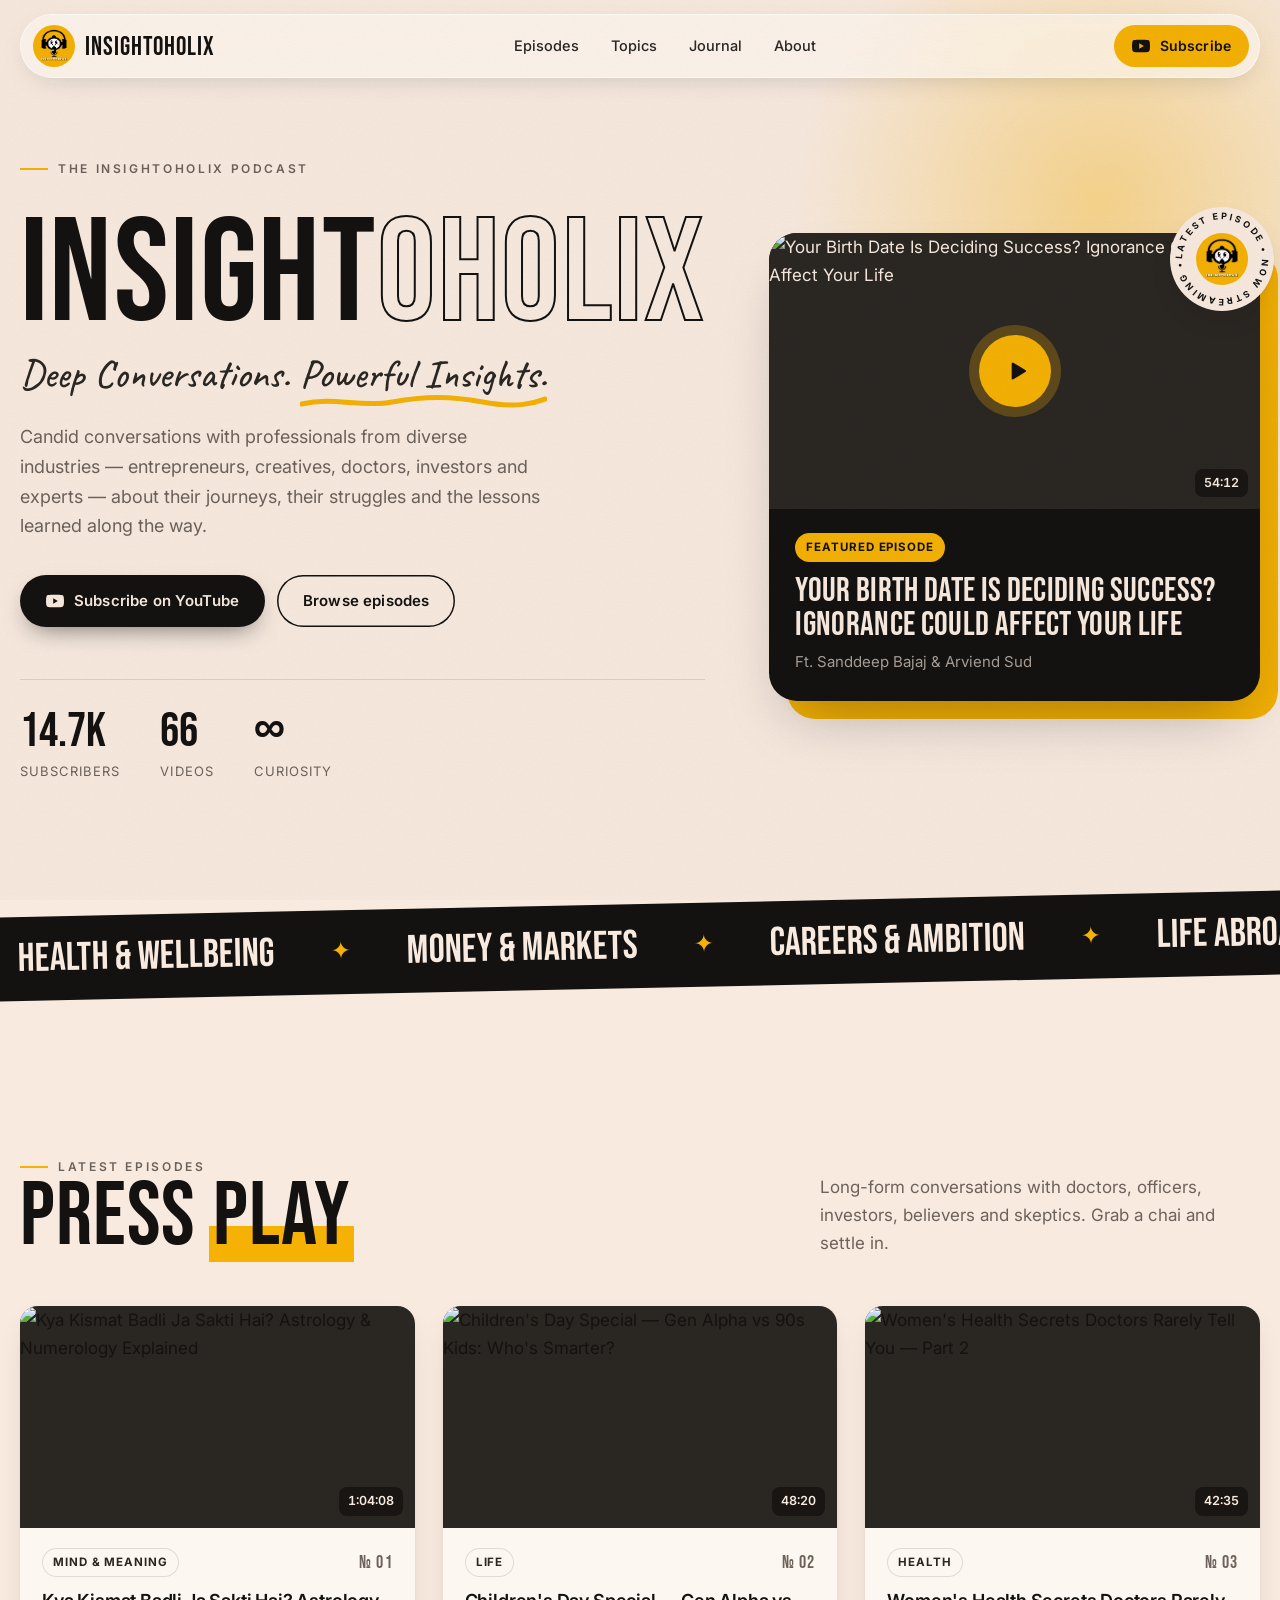
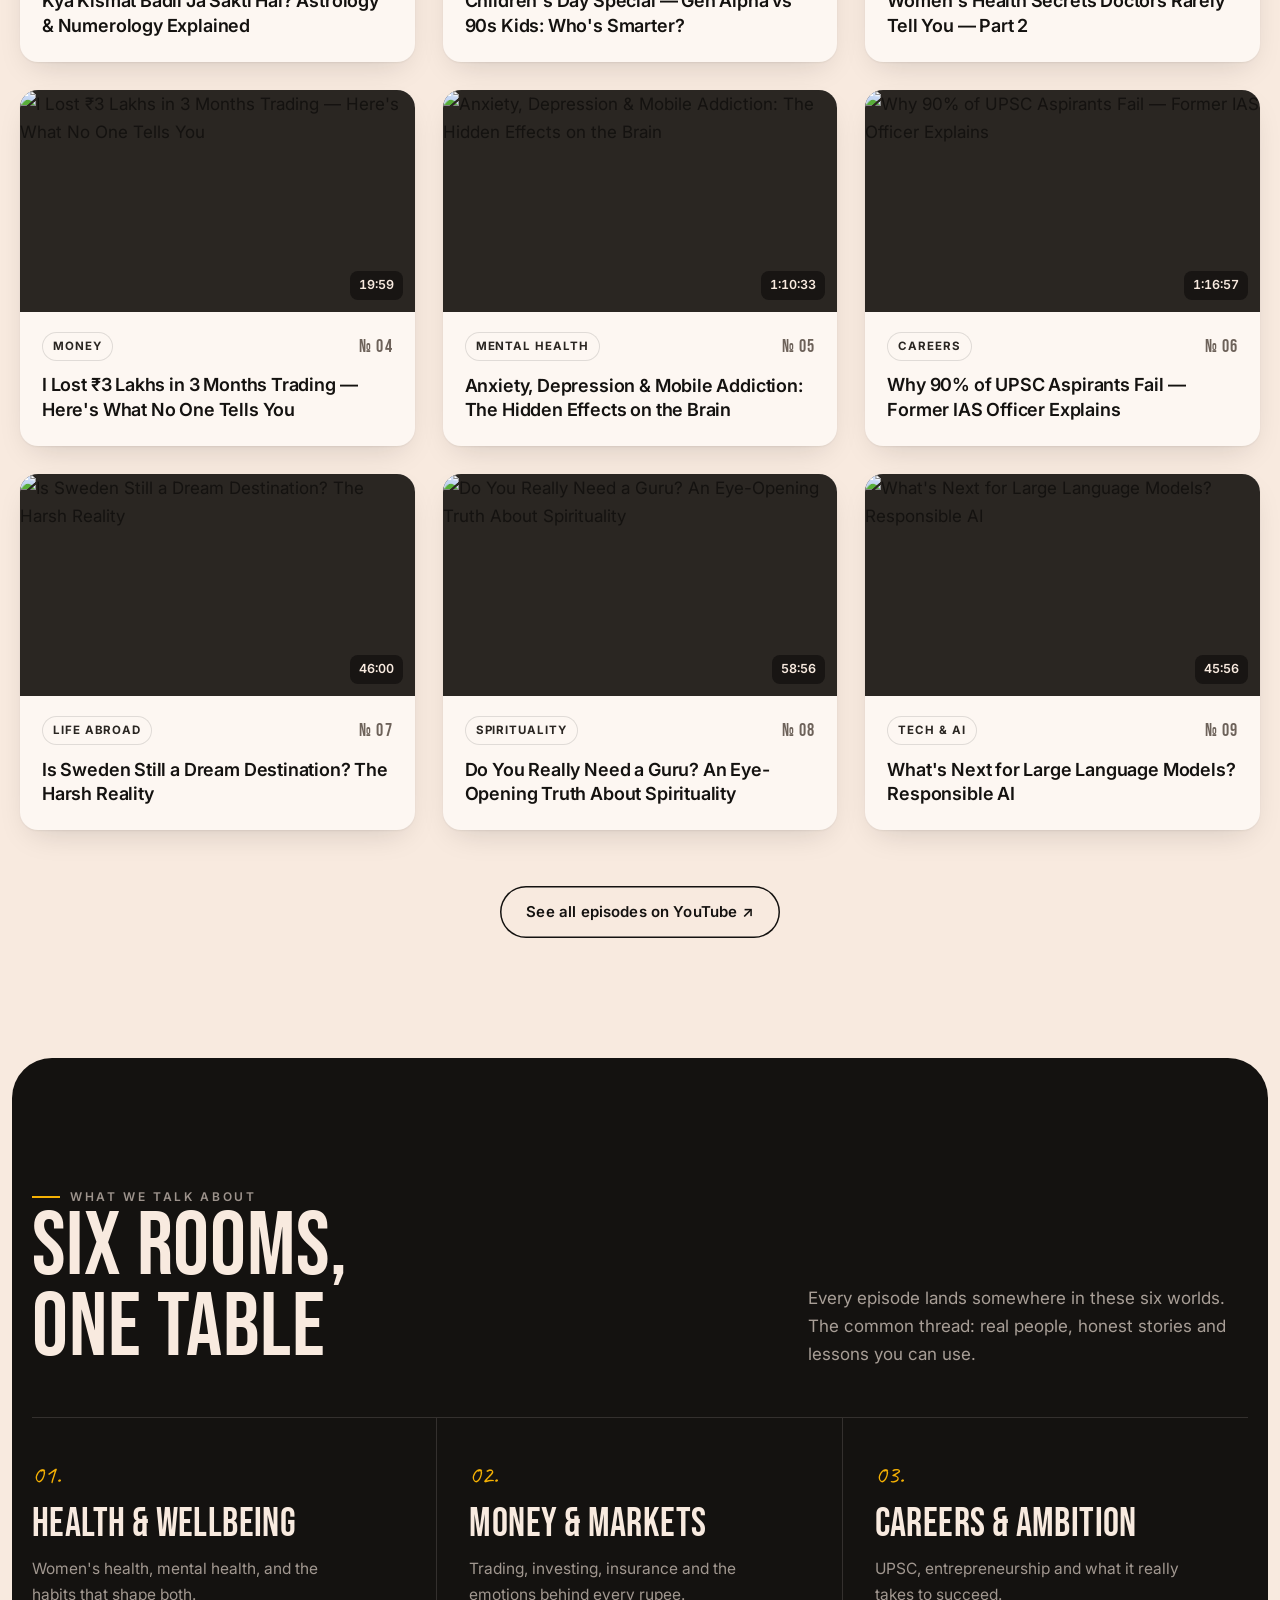
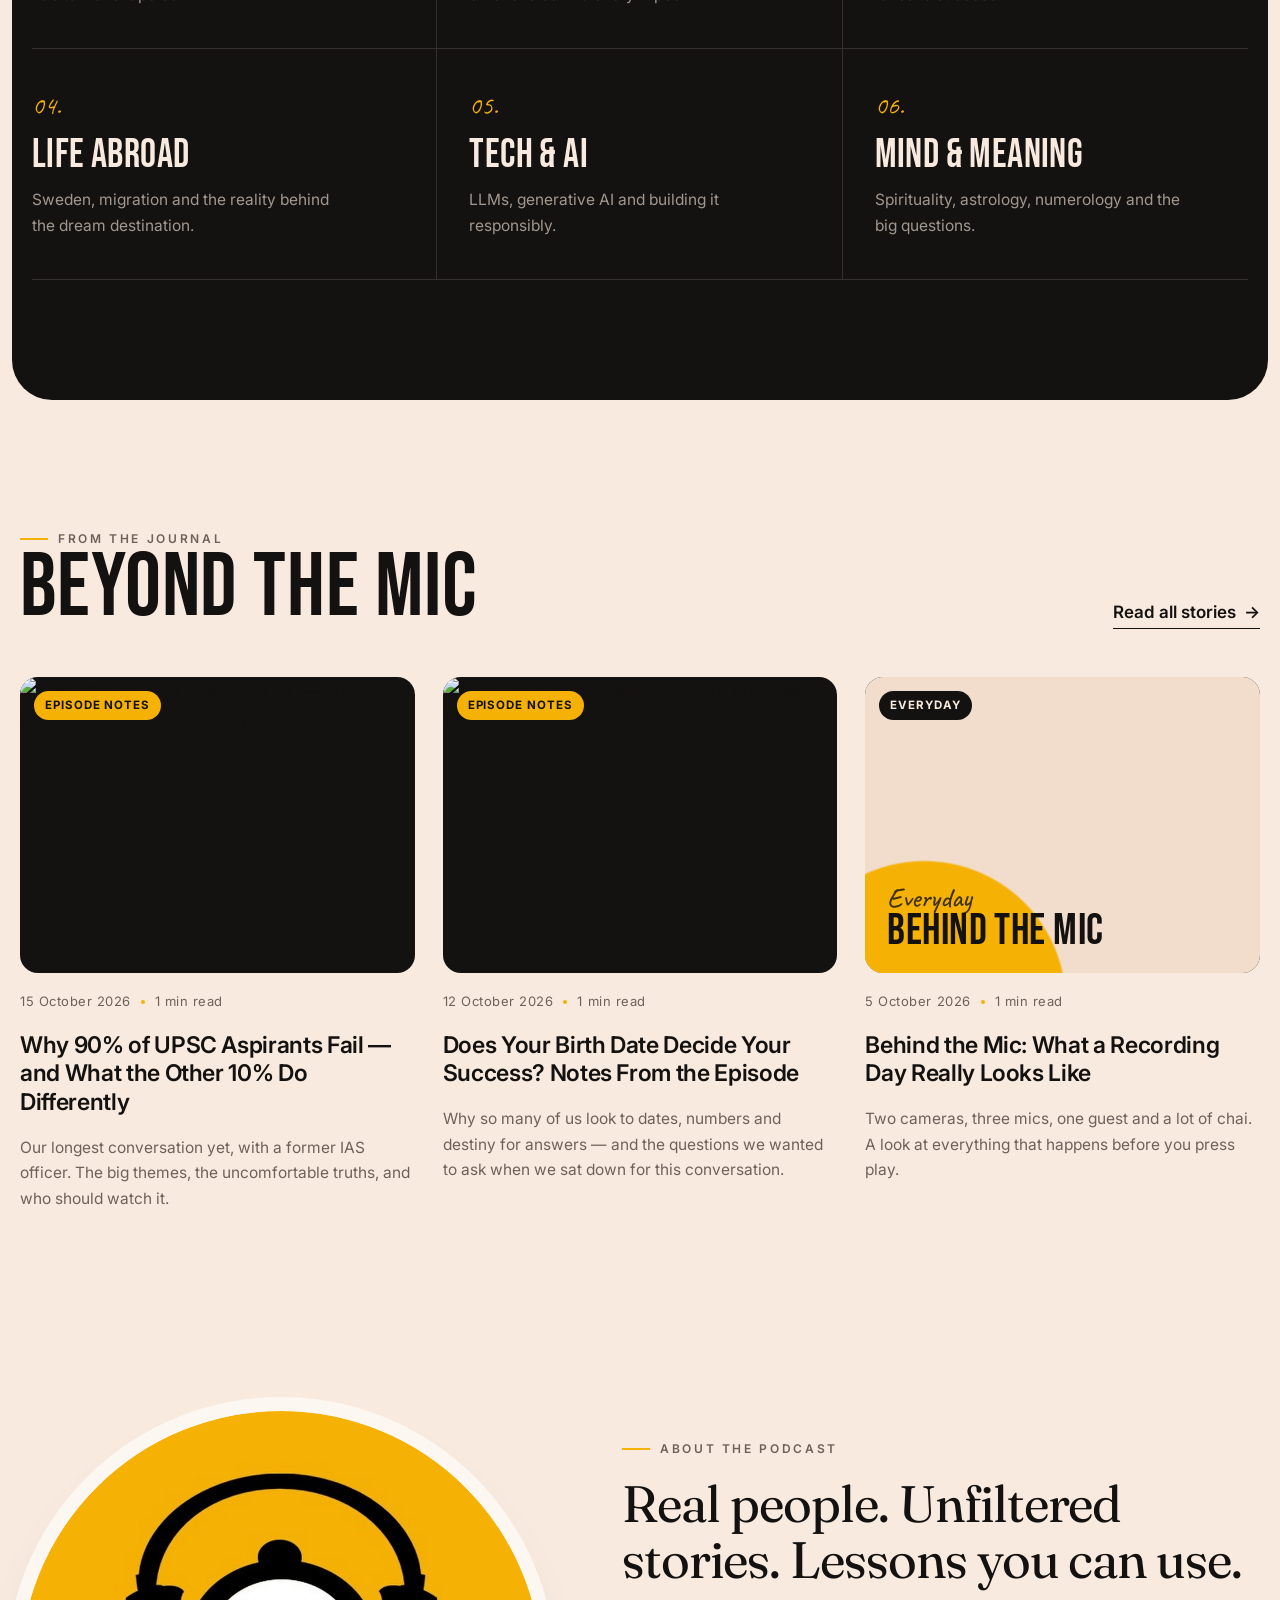
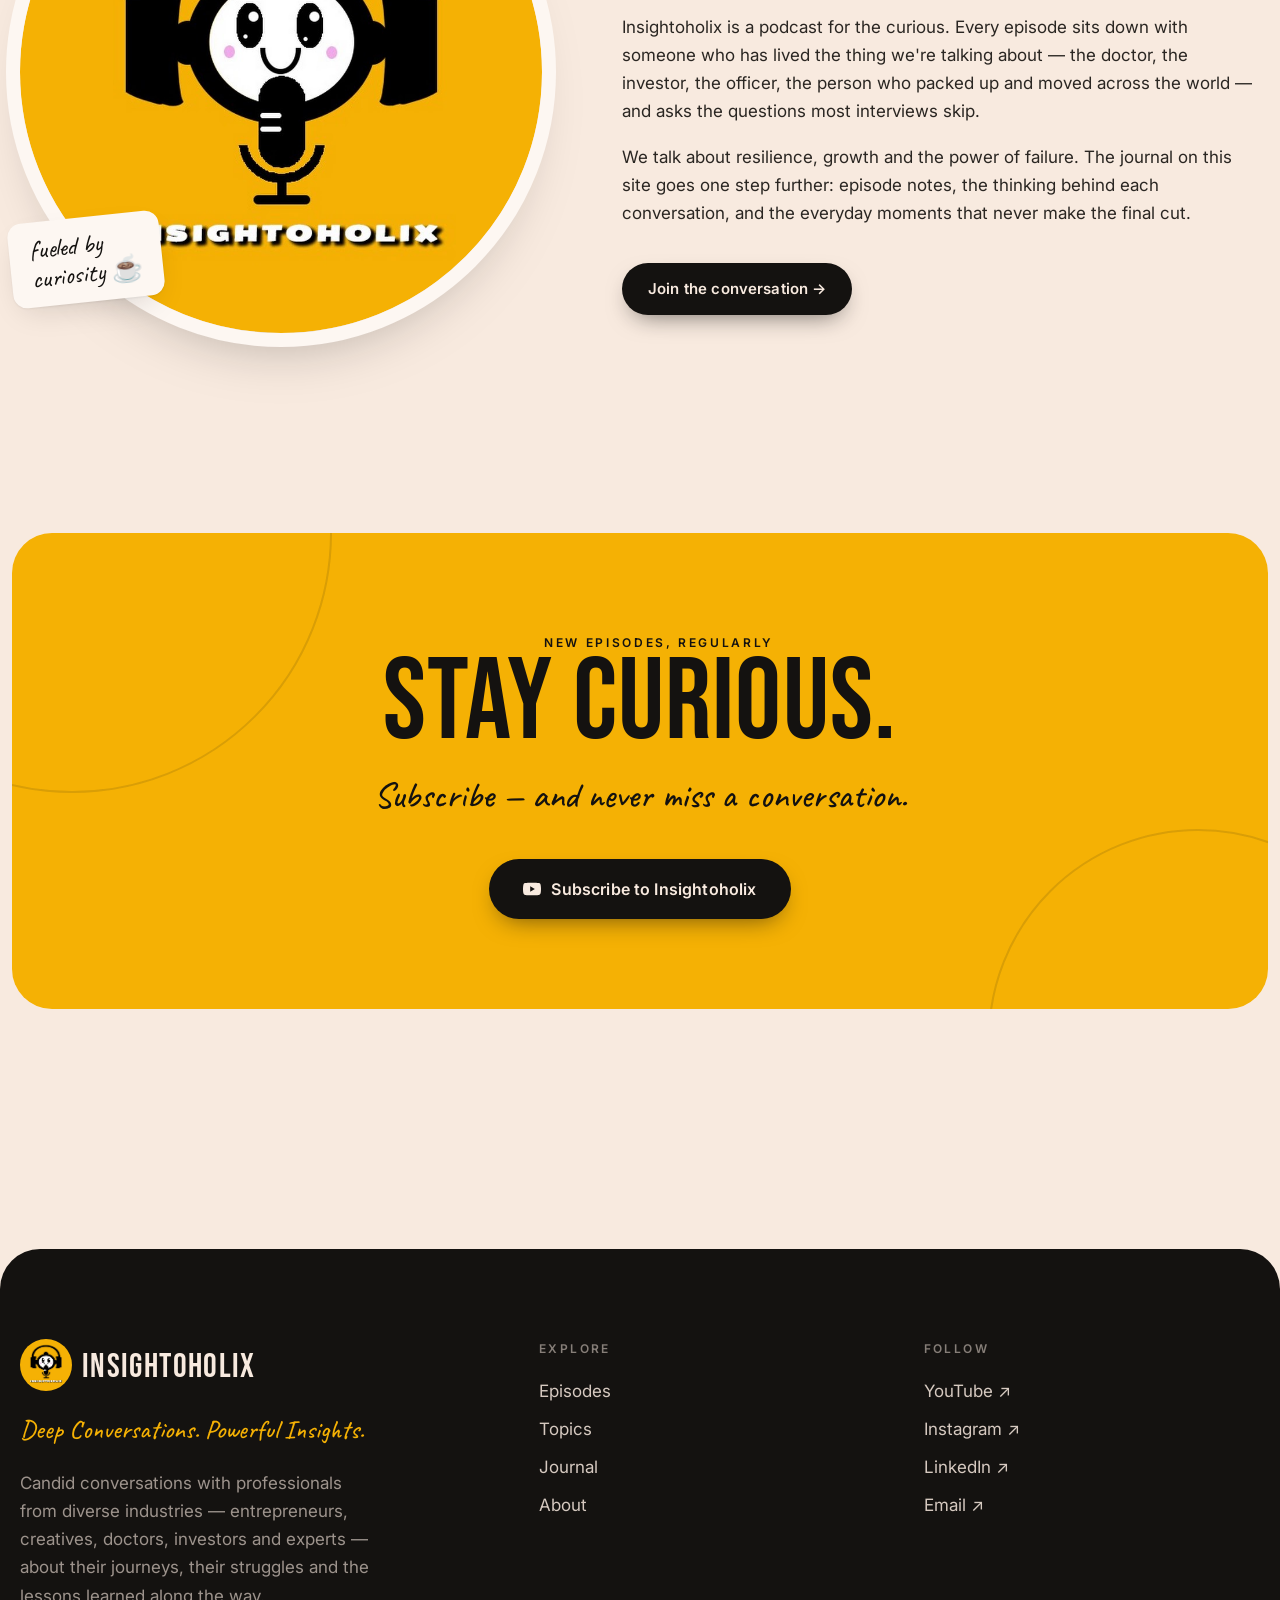
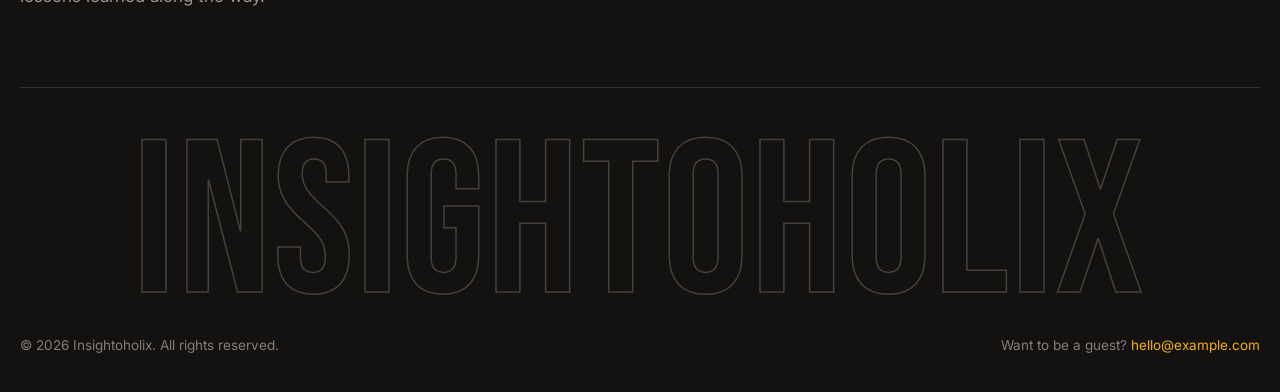
==== commit d176a8ab: "Add "On Air" intro and hero entrance animation A ~1s branded intro (logo, equalizer bars, ON AIR tag" ====
--- a/site/index.html
+++ b/site/index.html
@@ -14,8 +14,27 @@
   <link rel="preconnect" href="https://fonts.gstatic.com" crossorigin>
   <link href="https://fonts.googleapis.com/css2?family=Bebas+Neue&family=Caveat:wght@500;600&family=Fraunces:ital,opsz,wght@0,9..144,400;1,9..144,400&family=Inter:wght@400;500;600;700&display=swap" rel="stylesheet">
   <link rel="stylesheet" href="assets/css/style.css">
+  <script>
+    /* Decide before first paint whether the "On Air" intro plays: once per visit, never with reduced motion */
+    (function () {
+      var d = document.documentElement; d.classList.add("js");
+      try {
+        var reduce = window.matchMedia("(prefers-reduced-motion: reduce)").matches;
+        if (!reduce && !sessionStorage.getItem("ix-intro")) d.classList.add("has-intro");
+      } catch (e) {}
+    })();
+  </script>
 </head>
 <body data-page="home">
+  <div class="intro" id="intro" aria-hidden="true">
+    <div class="intro-inner">
+      <img class="intro-logo" src="assets/img/logo.jpg" alt="" width="150" height="150">
+      <div class="intro-eq"><i></i><i></i><i></i><i></i><i></i><i></i><i></i></div>
+      <span class="intro-onair"><b></b>On Air</span>
+      <p class="intro-tag">Deep Conversations. Powerful Insights.</p>
+    </div>
+    <span class="intro-skip">Tap to skip</span>
+  </div>
   <a class="skip-link" href="#main">Skip to content</a>
   <header class="nav" id="nav"></header>
 
@@ -25,10 +44,10 @@
       <div class="container hero-grid">
         <div>
           <span class="eyebrow reveal">The Insightoholix Podcast</span>
-          <h1 class="display hero-title reveal" data-delay="1">Insight<span class="outline">oholix</span></h1>
+          <h1 class="display hero-title" aria-label="Insightoholix">Insight<span class="outline">oholix</span></h1>
           <p class="hand hero-tagline reveal" data-delay="2">
             Deep Conversations.
-            <span class="squiggle">Powerful Insights.<svg viewBox="0 0 300 14" preserveAspectRatio="none" aria-hidden="true"><path d="M2 9c40-8 70 4 110-2s70-6 110 0 60 2 76-3" fill="none" stroke="currentColor" stroke-width="5" stroke-linecap="round"/></svg></span>
+            <span class="squiggle">Powerful Insights.<svg viewBox="0 0 300 14" preserveAspectRatio="none" aria-hidden="true"><path pathLength="1" d="M2 9c40-8 70 4 110-2s70-6 110 0 60 2 76-3" fill="none" stroke="currentColor" stroke-width="5" stroke-linecap="round"/></svg></span>
           </p>
           <p class="hero-intro reveal" data-delay="2" id="hero-intro"></p>
           <div class="hero-actions reveal" data-delay="3">
--- a/site/assets/css/style.css
+++ b/site/assets/css/style.css
@@ -173,7 +173,9 @@
 }
 .hero .container { position: relative; z-index: 1; }
 .hero-grid { display: grid; grid-template-columns: 1.08fr 1fr; gap: 64px; align-items: center; }
-.hero-title { font-size: clamp(72px, 11.5vw, 168px); margin-top: 22px; }
+.hero-title { font-size: clamp(56px, 11.5vw, 168px); margin-top: 22px; white-space: nowrap; overflow: hidden; padding-top: .06em; }
+.hero-title .ch { display: inline-block; }
+@media (max-width: 960px) { .hero-title { font-size: min(15.5vw, 150px); } }
 .hero-title .outline { color: transparent; -webkit-text-stroke: 2px var(--ink); }
 .hero-tagline { font-size: clamp(28px, 3.2vw, 40px); line-height: 1.1; margin: 10px 0 0; color: var(--ink-2); }
 .hero-tagline .squiggle { position: relative; white-space: nowrap; }
@@ -478,6 +480,48 @@
 .reveal[data-delay="2"] { transition-delay: .16s; }
 .reveal[data-delay="3"] { transition-delay: .24s; }
 
+/* ---------- "On Air" intro + hero entrance ---------- */
+.intro { display: none; }
+html.has-intro { overflow: hidden; }
+html.has-intro .intro {
+  position: fixed; inset: 0; z-index: 300; display: grid; place-items: center;
+  background: var(--saffron); color: var(--ink); cursor: pointer;
+  transition: transform 0.6s cubic-bezier(0.7, 0, 0.2, 1);
+  /* CSS safety net: never stay on screen, even if scripts fail */
+  animation: intro-safety 0s linear 3s forwards;
+}
+html.has-intro .intro.leave { transform: translateY(-100%); }
+@keyframes intro-safety { to { visibility: hidden; pointer-events: none; } }
+.intro-inner { display: grid; justify-items: center; gap: 18px; text-align: center; padding: 0 20px; }
+.intro-logo { width: 150px; height: 150px; border-radius: 50%; animation: intro-pop 0.55s var(--ease) both; }
+.intro-eq { display: flex; align-items: flex-end; gap: 6px; height: 34px; }
+.intro-eq i { display: block; width: 6px; height: 100%; border-radius: 3px; background: var(--ink); transform-origin: bottom; animation: intro-eq 0.7s ease-in-out infinite alternate; }
+.intro-eq i:nth-child(2) { animation-delay: -0.35s; } .intro-eq i:nth-child(3) { animation-delay: -0.15s; }
+.intro-eq i:nth-child(4) { animation-delay: -0.55s; } .intro-eq i:nth-child(5) { animation-delay: -0.25s; }
+.intro-eq i:nth-child(6) { animation-delay: -0.6s; }  .intro-eq i:nth-child(7) { animation-delay: -0.05s; }
+.intro-onair {
+  display: inline-flex; align-items: center; gap: 8px; padding: 6px 14px; border-radius: 999px;
+  background: var(--ink); color: var(--cream); font-size: 12px; font-weight: 700; letter-spacing: .24em; text-transform: uppercase;
+  animation: intro-fade 0.4s var(--ease) 0.15s both;
+}
+.intro-onair b { width: 8px; height: 8px; border-radius: 50%; background: #e5322d; animation: intro-blink 0.5s steps(2, jump-none) 0.3s 2; }
+.intro-tag { margin: 0; font-family: var(--font-hand); font-size: clamp(26px, 6vw, 34px); line-height: 1.1; animation: intro-fade 0.5s var(--ease) 0.3s both; }
+.intro-skip { position: absolute; bottom: calc(24px + env(safe-area-inset-bottom, 0px)); left: 0; right: 0; text-align: center; font-size: 12px; letter-spacing: .18em; text-transform: uppercase; opacity: .55; }
+@keyframes intro-pop { from { transform: scale(.6); opacity: 0; } }
+@keyframes intro-fade { from { transform: translateY(10px); opacity: 0; } }
+@keyframes intro-eq { from { transform: scaleY(.2); } to { transform: scaleY(1); } }
+@keyframes intro-blink { 50% { opacity: .15; } }
+
+@media (prefers-reduced-motion: no-preference) {
+  /* letters rise one after another once the hero is "on air" */
+  html.js .hero-title .ch { transform: translateY(110%); }
+  html.hero-go .hero-title .ch { transform: none; transition: transform 0.9s var(--ease) calc(var(--i) * 45ms); }
+  /* the tagline underline draws itself like a pen stroke */
+  html.js .hero-tagline .squiggle path { stroke-dasharray: 1; stroke-dashoffset: 1; }
+  html.hero-go .hero-tagline .squiggle path { stroke-dashoffset: 0; transition: stroke-dashoffset 0.9s var(--ease) 0.55s; }
+}
+.stat strong { font-variant-numeric: tabular-nums; }
+
 @media (prefers-reduced-motion: reduce) {
   *, *::before, *::after { animation: none !important; transition: none !important; }
   .reveal { opacity: 1; transform: none; }
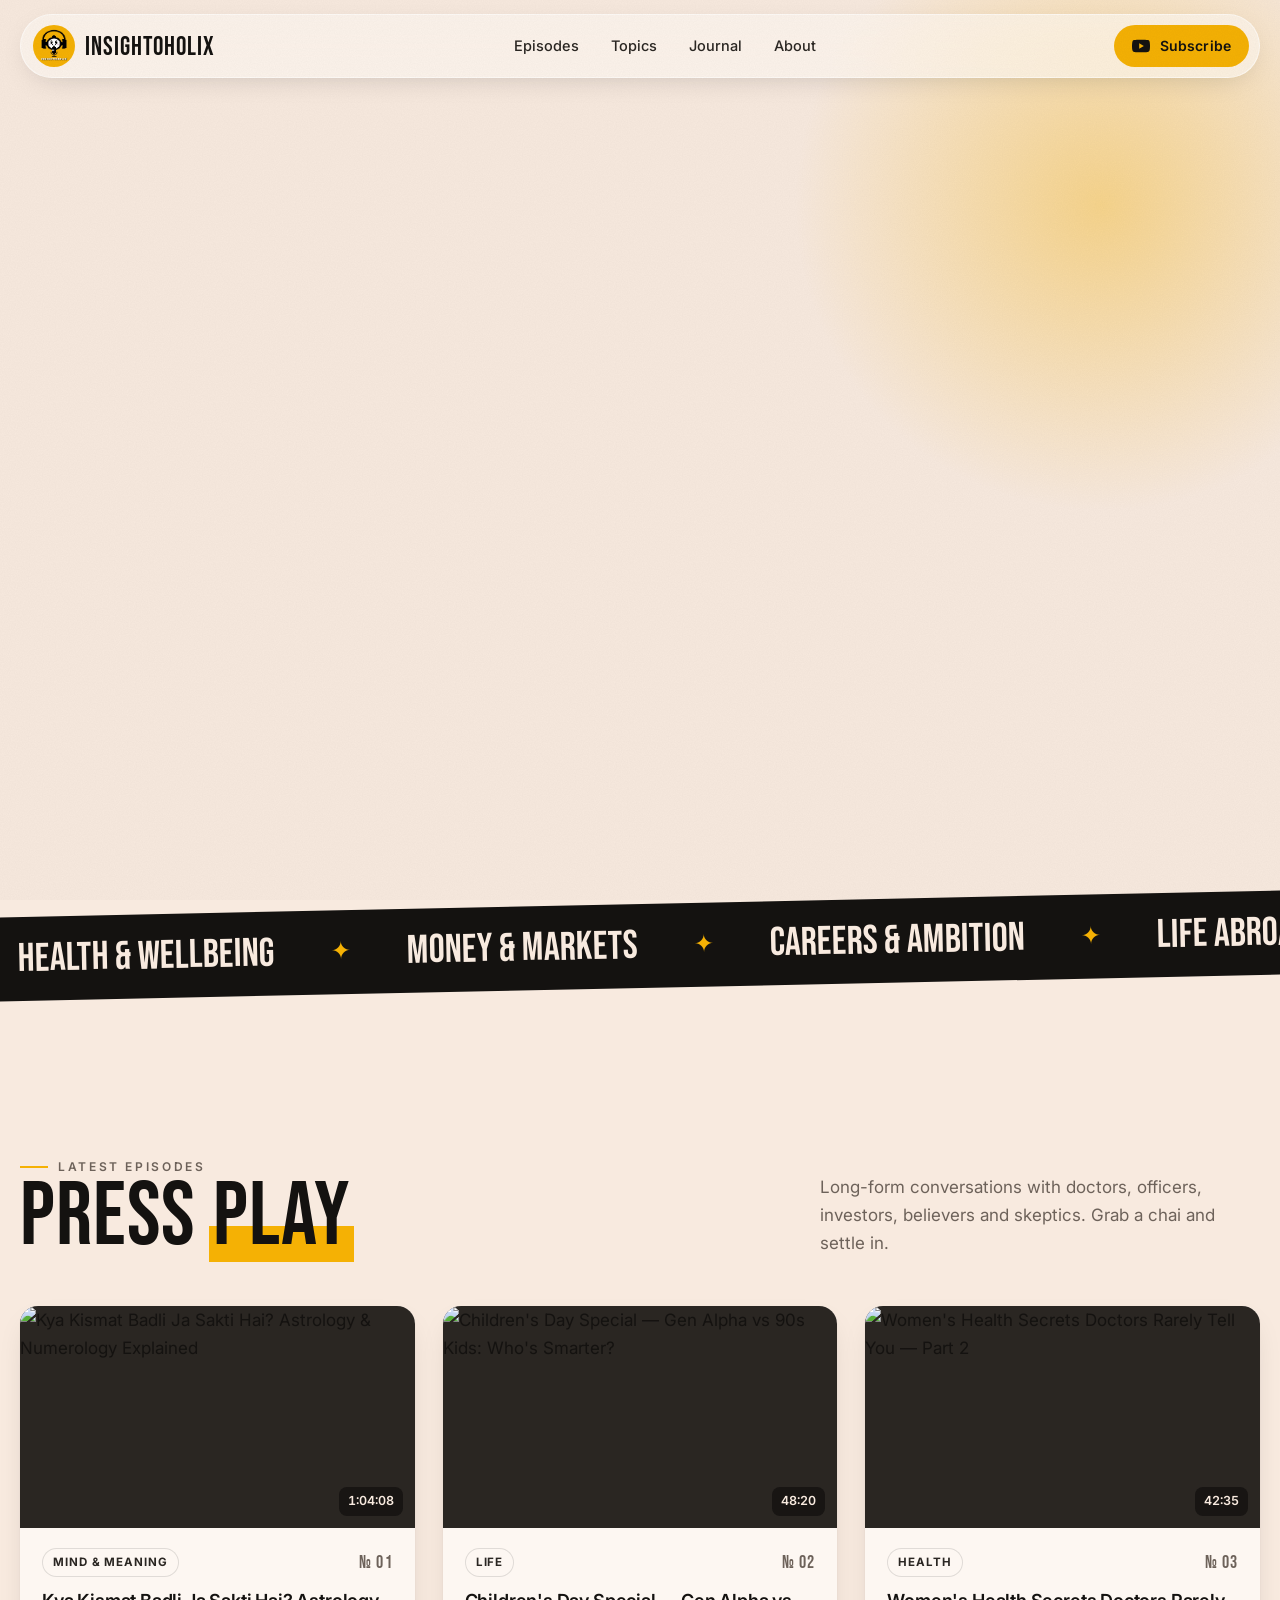
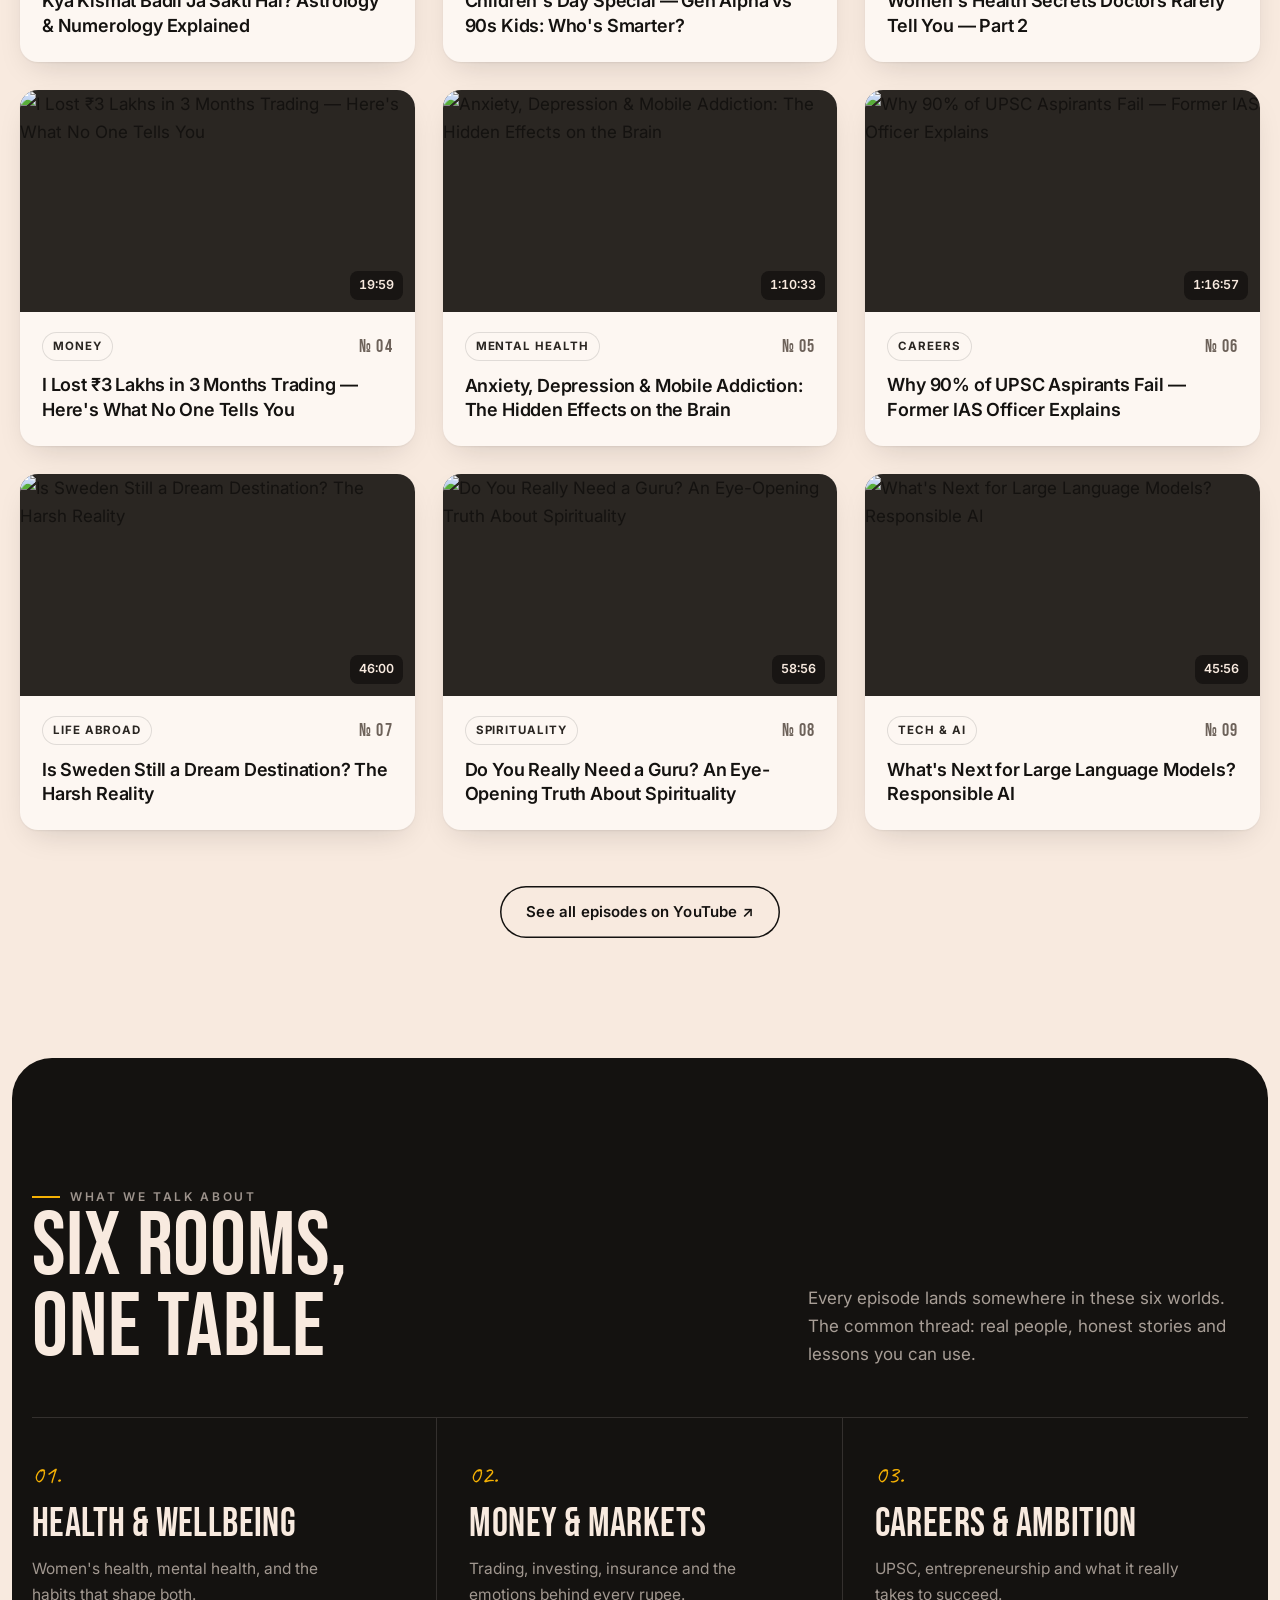
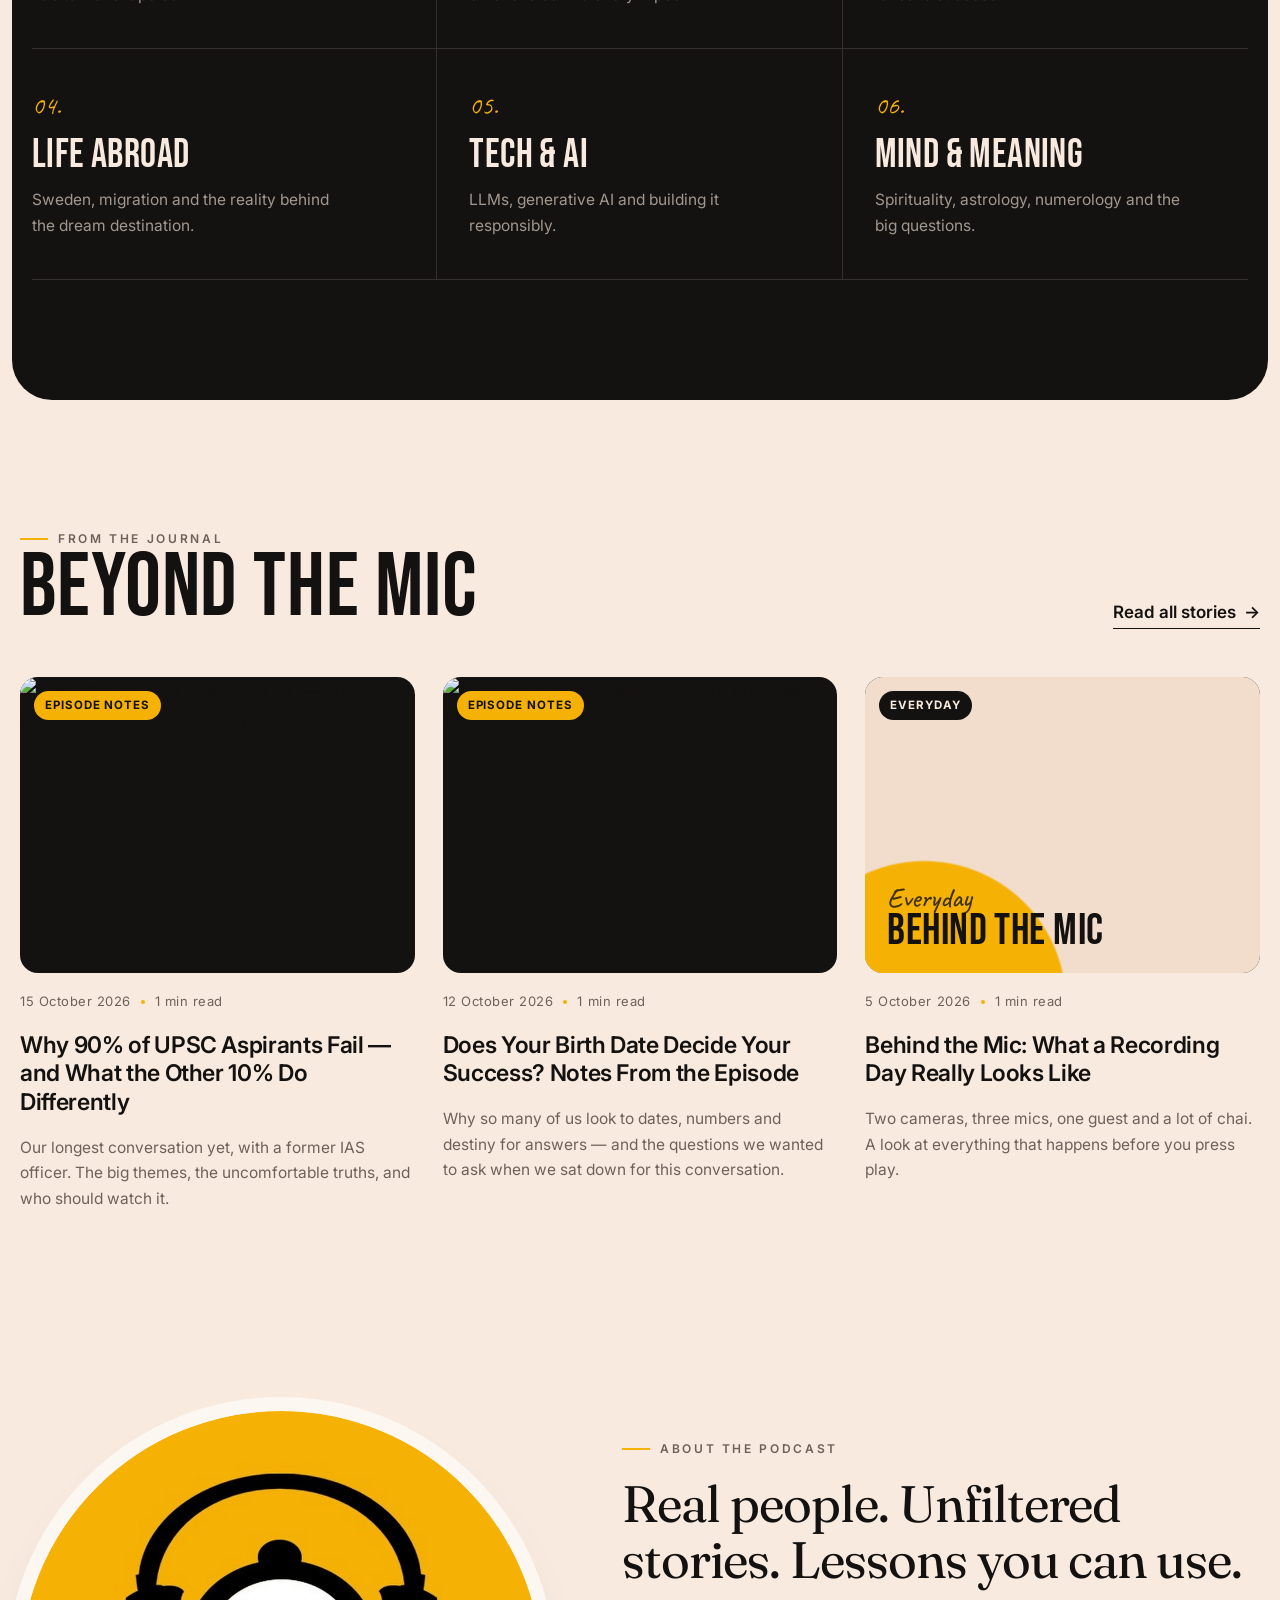
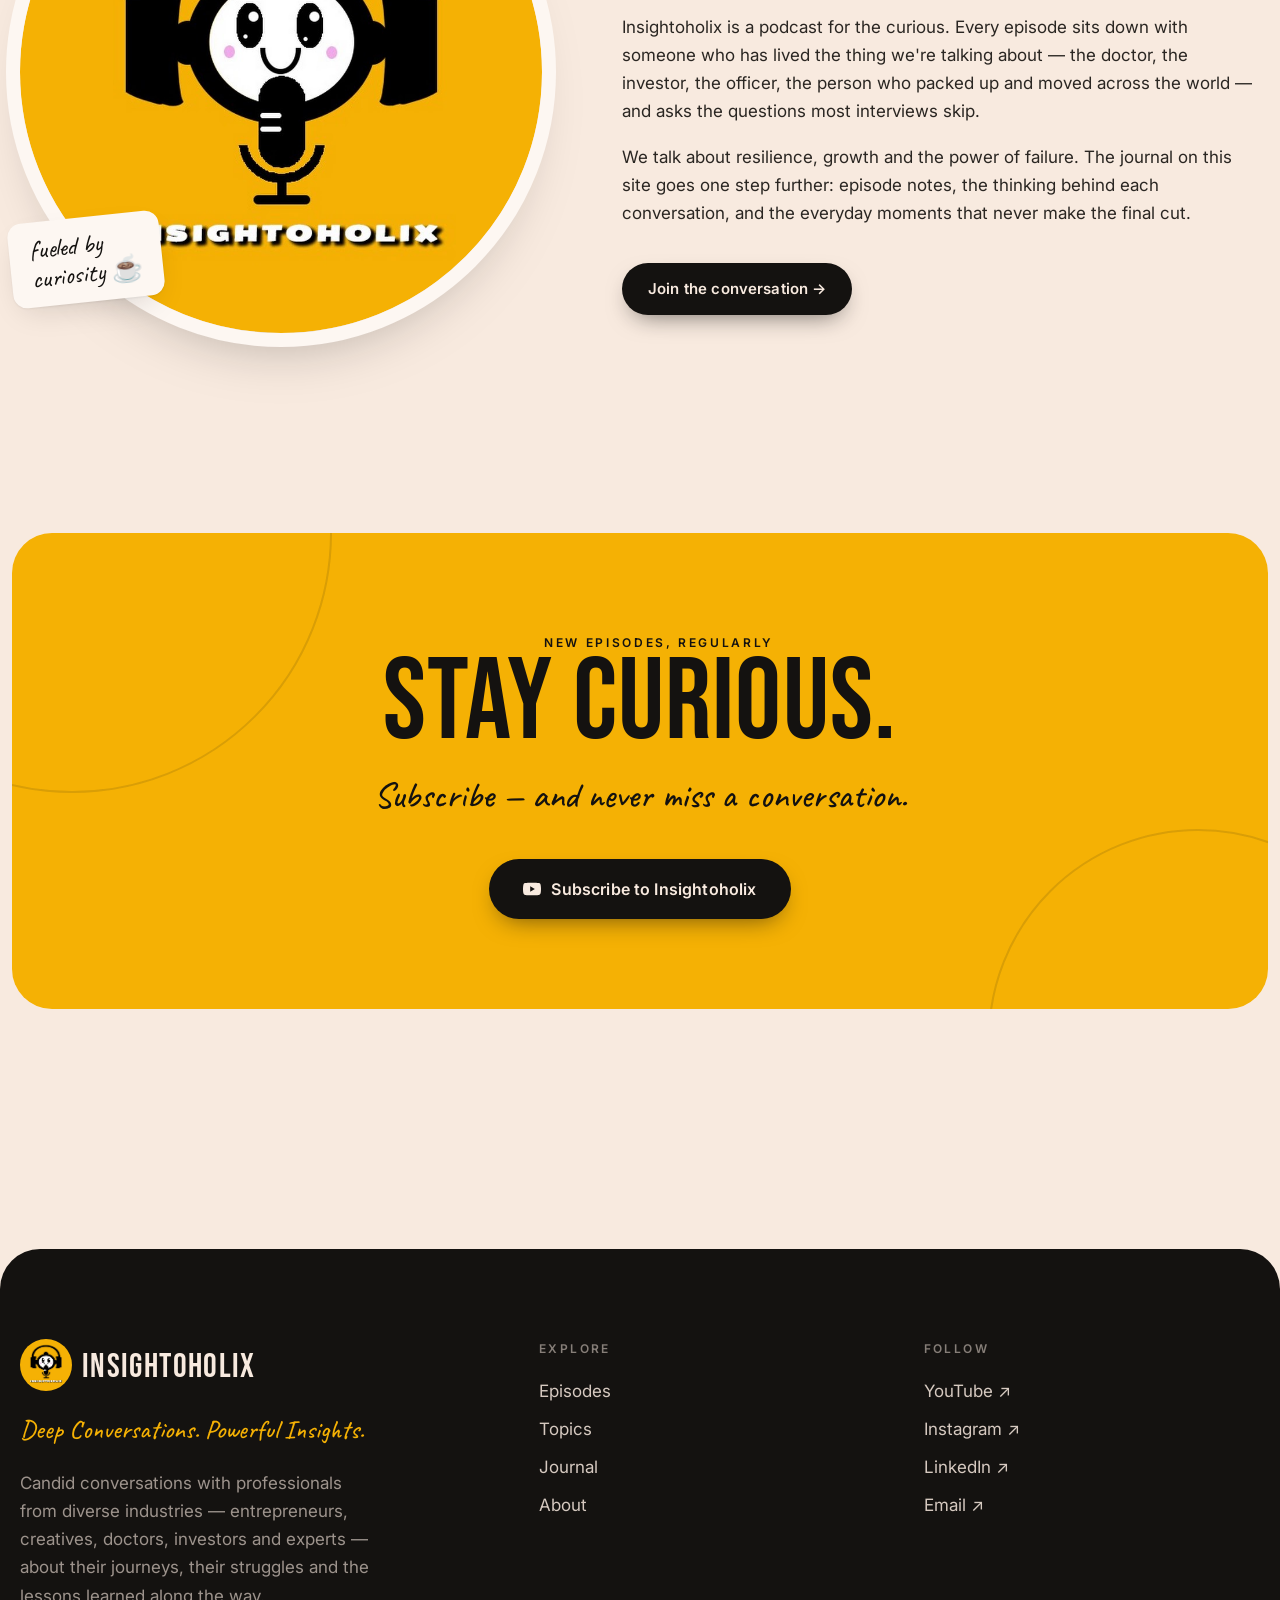
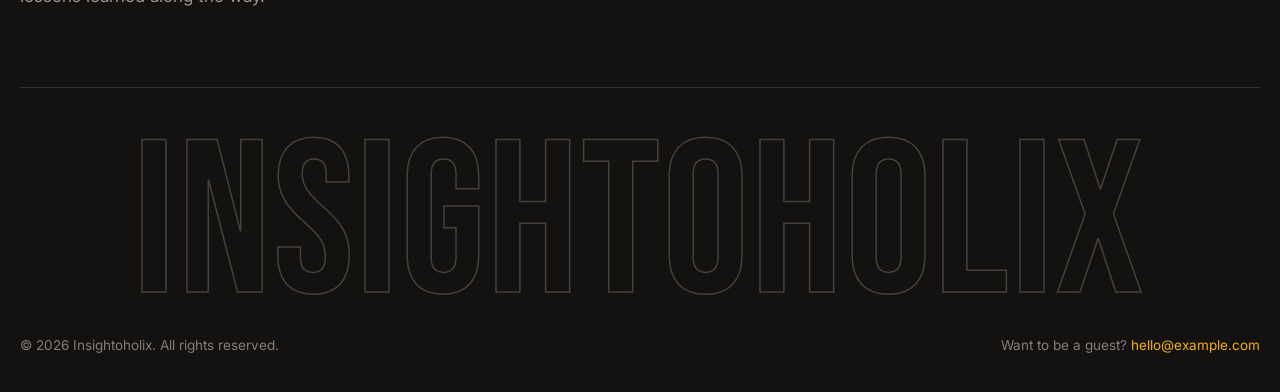
==== commit 56e4f8ab: "Lengthen intro to ~5 seconds with a paced build-up and progress bar Co-Authored-By: Claude Opus 5.5 " ====
--- a/site/index.html
+++ b/site/index.html
@@ -33,6 +33,7 @@
       <span class="intro-onair"><b></b>On Air</span>
       <p class="intro-tag">Deep Conversations. Powerful Insights.</p>
     </div>
+    <span class="intro-progress"><i></i></span>
     <span class="intro-skip">Tap to skip</span>
   </div>
   <a class="skip-link" href="#main">Skip to content</a>
--- a/site/assets/css/style.css
+++ b/site/assets/css/style.css
@@ -488,13 +488,13 @@
   background: var(--saffron); color: var(--ink); cursor: pointer;
   transition: transform 0.6s cubic-bezier(0.7, 0, 0.2, 1);
   /* CSS safety net: never stay on screen, even if scripts fail */
-  animation: intro-safety 0s linear 3s forwards;
+  animation: intro-safety 0s linear 7s forwards;
 }
 html.has-intro .intro.leave { transform: translateY(-100%); }
 @keyframes intro-safety { to { visibility: hidden; pointer-events: none; } }
 .intro-inner { display: grid; justify-items: center; gap: 18px; text-align: center; padding: 0 20px; }
-.intro-logo { width: 150px; height: 150px; border-radius: 50%; animation: intro-pop 0.55s var(--ease) both; }
-.intro-eq { display: flex; align-items: flex-end; gap: 6px; height: 34px; }
+.intro-logo { width: 170px; height: 170px; border-radius: 50%; animation: intro-pop 0.8s var(--ease) both; }
+.intro-eq { display: flex; align-items: flex-end; gap: 6px; height: 34px; animation: intro-fade 0.6s var(--ease) 0.5s both; }
 .intro-eq i { display: block; width: 6px; height: 100%; border-radius: 3px; background: var(--ink); transform-origin: bottom; animation: intro-eq 0.7s ease-in-out infinite alternate; }
 .intro-eq i:nth-child(2) { animation-delay: -0.35s; } .intro-eq i:nth-child(3) { animation-delay: -0.15s; }
 .intro-eq i:nth-child(4) { animation-delay: -0.55s; } .intro-eq i:nth-child(5) { animation-delay: -0.25s; }
@@ -502,10 +502,13 @@
 .intro-onair {
   display: inline-flex; align-items: center; gap: 8px; padding: 6px 14px; border-radius: 999px;
   background: var(--ink); color: var(--cream); font-size: 12px; font-weight: 700; letter-spacing: .24em; text-transform: uppercase;
-  animation: intro-fade 0.4s var(--ease) 0.15s both;
-}
-.intro-onair b { width: 8px; height: 8px; border-radius: 50%; background: #e5322d; animation: intro-blink 0.5s steps(2, jump-none) 0.3s 2; }
-.intro-tag { margin: 0; font-family: var(--font-hand); font-size: clamp(26px, 6vw, 34px); line-height: 1.1; animation: intro-fade 0.5s var(--ease) 0.3s both; }
+  animation: intro-fade 0.6s var(--ease) 1.1s both;
+}
+.intro-onair b { width: 8px; height: 8px; border-radius: 50%; background: #e5322d; animation: intro-blink 1s steps(2, jump-none) 1.4s infinite; }
+.intro-tag { margin: 0; font-family: var(--font-hand); font-size: clamp(26px, 6vw, 34px); line-height: 1.1; animation: intro-fade 0.9s var(--ease) 1.9s both; }
+.intro-progress { position: absolute; left: 50%; bottom: calc(64px + env(safe-area-inset-bottom, 0px)); width: 140px; height: 3px; margin-left: -70px; border-radius: 3px; background: rgba(20,18,16,.18); overflow: hidden; }
+.intro-progress i { display: block; height: 100%; background: var(--ink); transform-origin: left; animation: intro-progress 4.4s linear both; }
+@keyframes intro-progress { from { transform: scaleX(0); } }
 .intro-skip { position: absolute; bottom: calc(24px + env(safe-area-inset-bottom, 0px)); left: 0; right: 0; text-align: center; font-size: 12px; letter-spacing: .18em; text-transform: uppercase; opacity: .55; }
 @keyframes intro-pop { from { transform: scale(.6); opacity: 0; } }
 @keyframes intro-fade { from { transform: translateY(10px); opacity: 0; } }
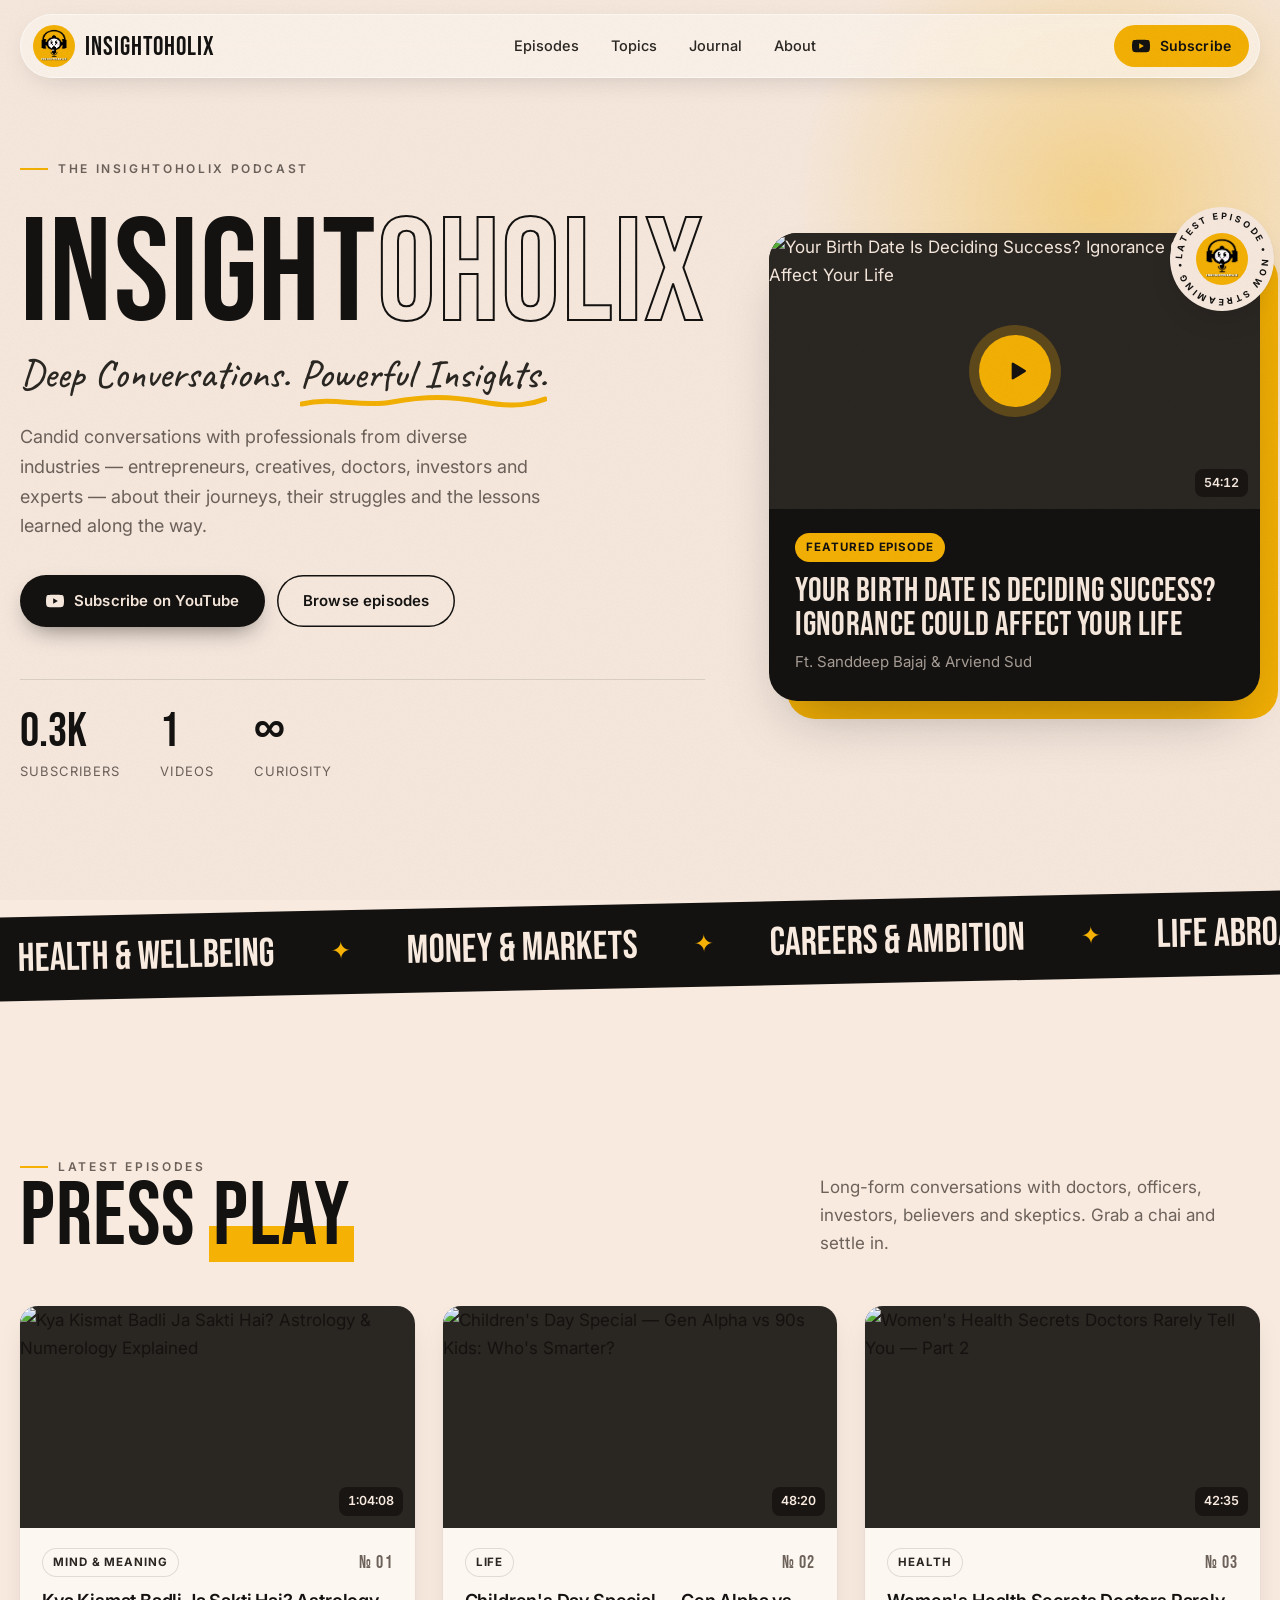
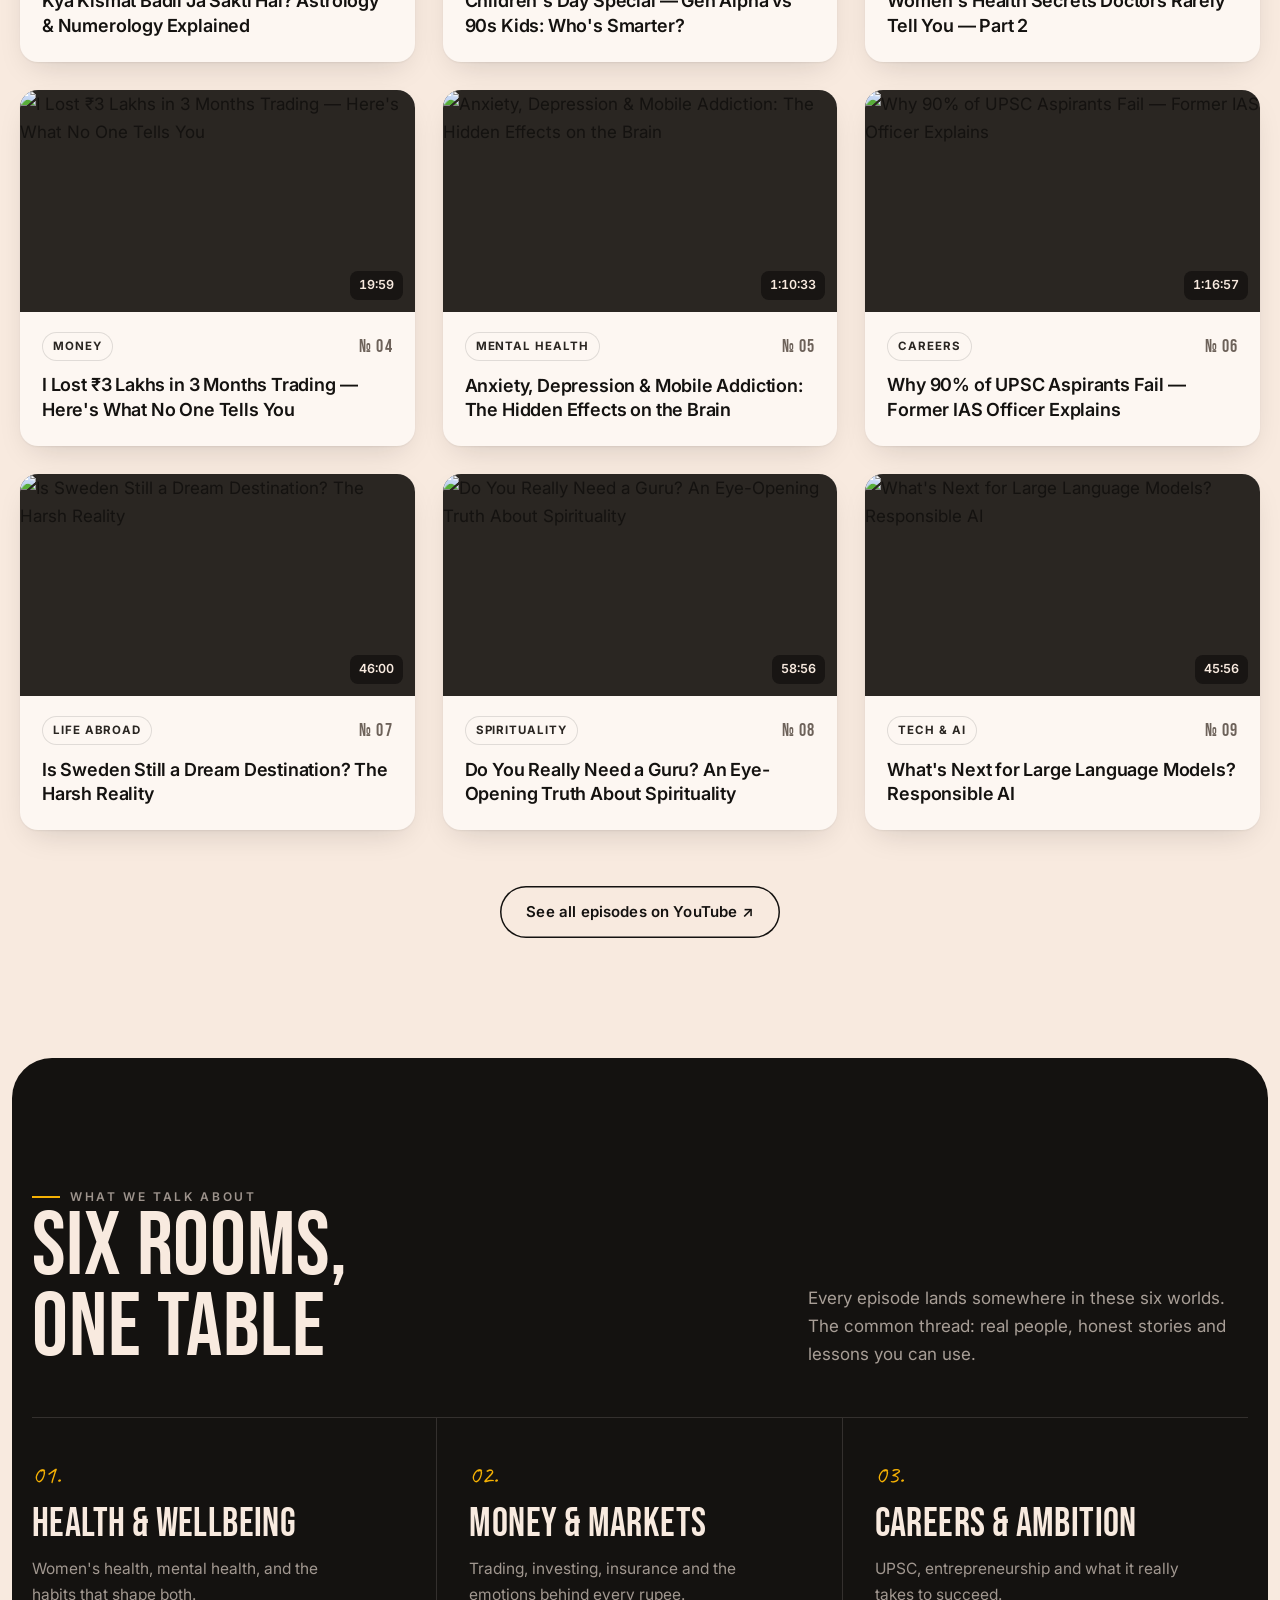
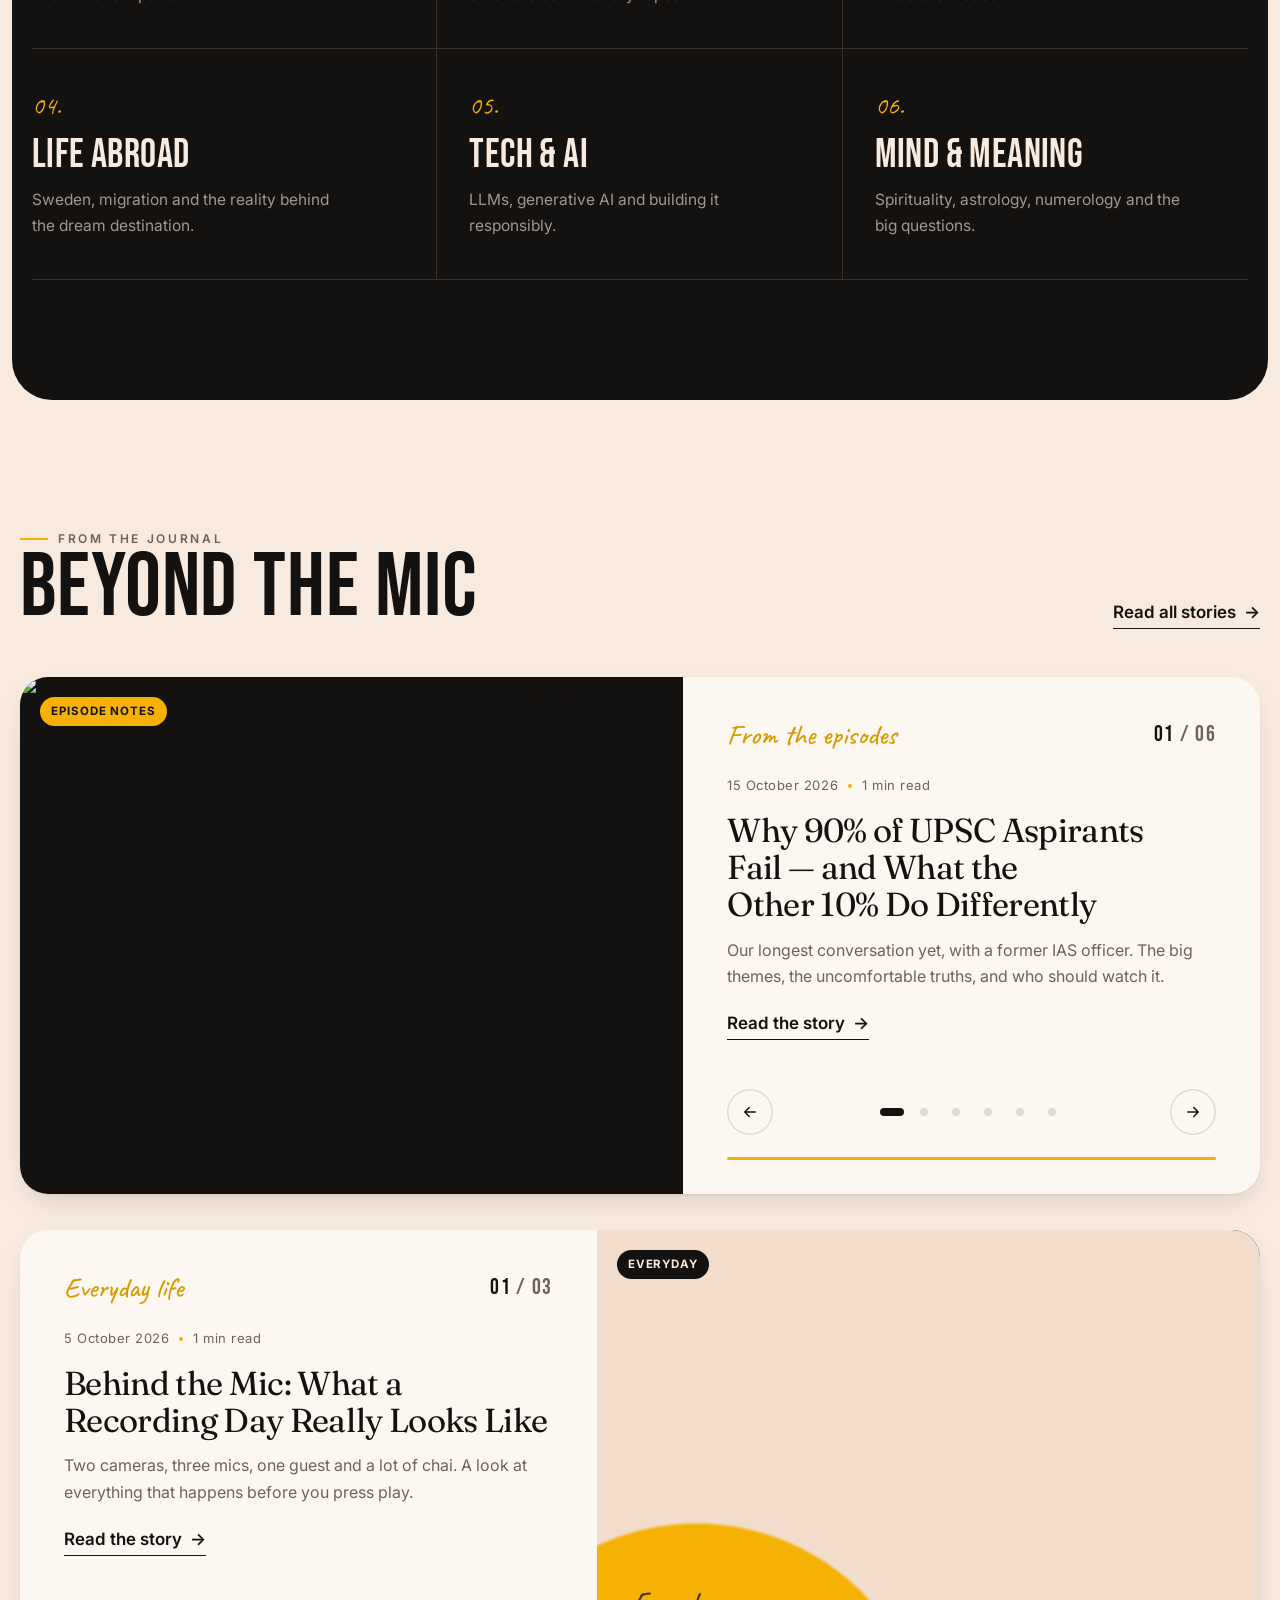
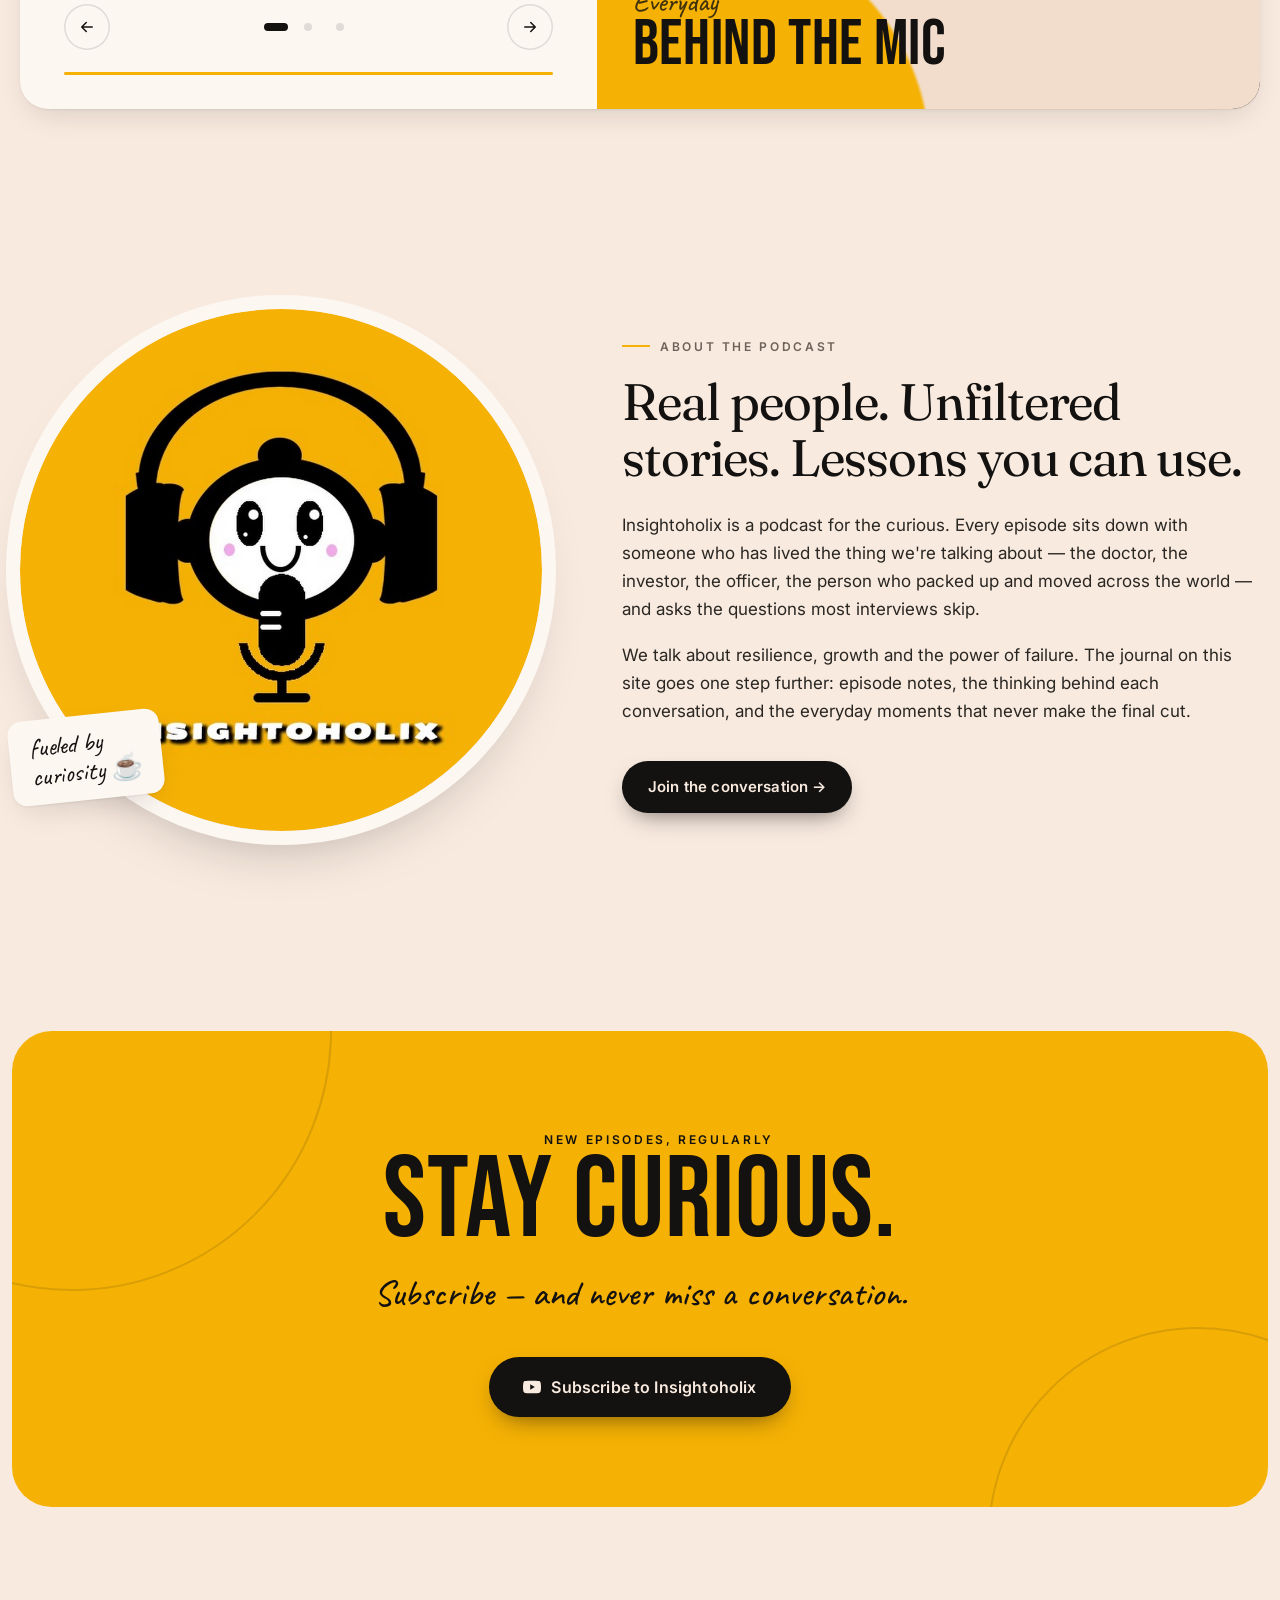
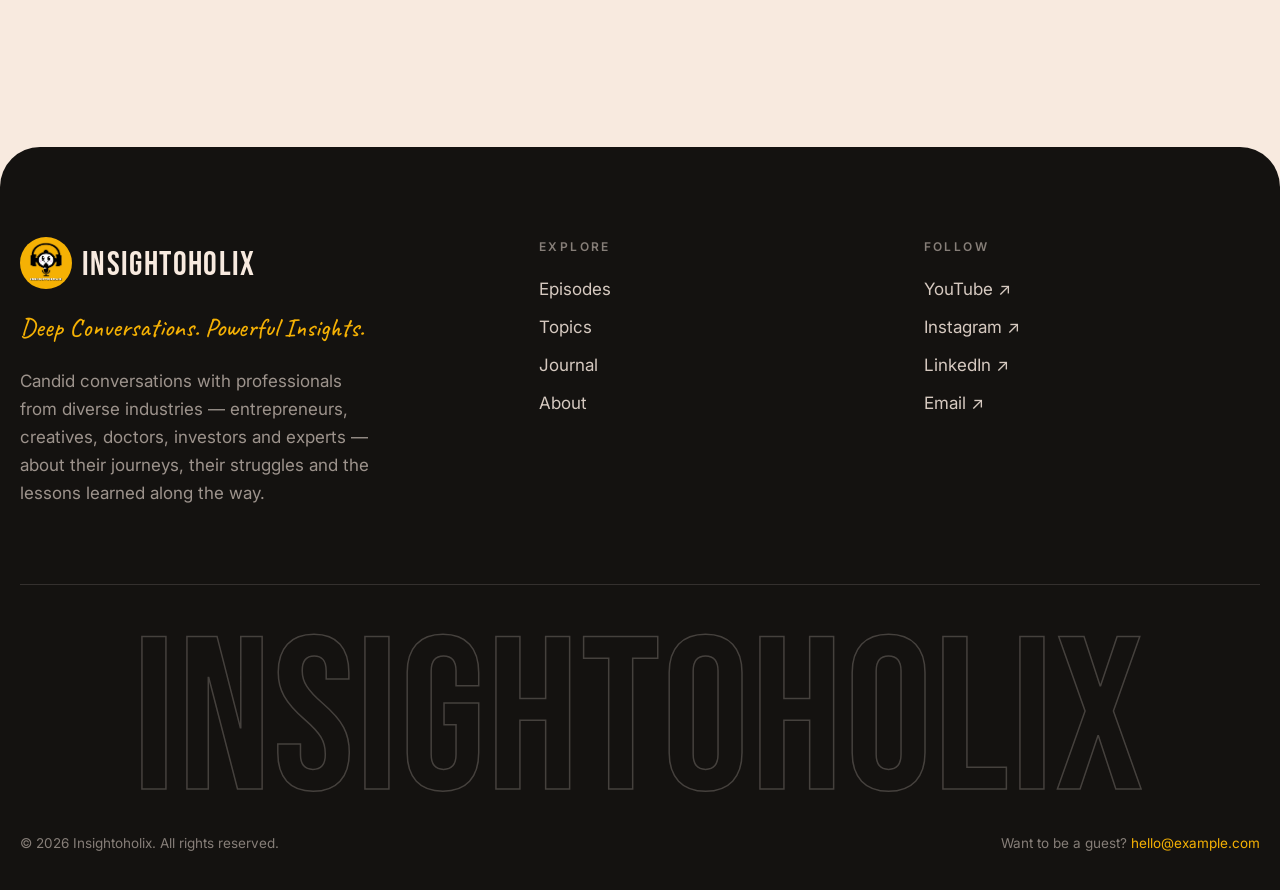
==== commit 45be201d: "Replace home journal cards with zig-zag blog carousels One carousel per journal category (Episode No" ====
--- a/site/index.html
+++ b/site/index.html
@@ -108,7 +108,7 @@
           </div>
           <a class="link-arrow reveal" data-delay="2" href="blog.html">Read all stories <span>→</span></a>
         </div>
-        <div class="post-grid" id="journal-grid"></div>
+        <div class="carousels" id="journal-carousels"></div>
       </div>
     </section>
 
--- a/site/assets/css/style.css
+++ b/site/assets/css/style.css
@@ -309,6 +309,67 @@
 .post-card:hover h3 a { background-size: 100% 3px; }
 .post-card p { margin: 0; color: var(--muted); font-size: 15.5px; }
 
+/* Journal carousels (home) — zig-zag: media left, then media right */
+.carousels { display: grid; gap: 36px; }
+.carousel {
+  position: relative; display: grid; grid-template-columns: 1.15fr 1fr; min-height: 420px;
+  background: var(--paper); border-radius: var(--radius-lg); overflow: hidden; box-shadow: var(--shadow);
+  touch-action: pan-y;
+}
+.carousel.media-right { grid-template-columns: 1fr 1.15fr; }
+.carousel.media-right .car-media { order: 2; }
+.car-media { position: relative; overflow: hidden; background: var(--ink); min-height: 300px; }
+.car-media > a {
+  position: absolute; inset: 0; opacity: 0; visibility: hidden;
+  transition: opacity 0.8s var(--ease), visibility 0s linear 0.8s;
+}
+.car-media > a.active { opacity: 1; visibility: visible; transition: opacity 0.8s var(--ease); }
+.car-media img { width: 100%; height: 100%; object-fit: cover; transform: scale(1.08); transition: transform 7s linear; }
+.car-media > a.active img { transform: scale(1); }
+.car-media .gen-cover { padding: 36px; }
+.car-media .gen-cover .display { font-size: clamp(44px, 5vw, 72px); }
+.car-media .badge { position: absolute; left: 20px; top: 20px; z-index: 2; }
+.car-body { display: flex; flex-direction: column; gap: 22px; padding: 40px 44px 34px; min-width: 0; }
+.car-top { display: flex; align-items: center; justify-content: space-between; gap: 12px; }
+.car-top .hand { font-size: 28px; line-height: 1; color: var(--saffron-deep); }
+.car-count { font-family: var(--font-display); font-size: 22px; letter-spacing: .06em; color: var(--muted); font-variant-numeric: tabular-nums; }
+.car-count b { color: var(--ink); font-weight: 400; }
+.car-slides { display: grid; flex: 1; align-content: center; }
+.car-slide {
+  grid-area: 1 / 1; display: flex; flex-direction: column; gap: 14px;
+  opacity: 0; visibility: hidden; transform: translateX(var(--from, 28px));
+  transition: opacity 0.5s var(--ease), transform 0.7s var(--ease), visibility 0s linear 0.5s;
+}
+.car-slide.active { opacity: 1; visibility: visible; transform: none; transition: opacity 0.6s var(--ease) 0.15s, transform 0.8s var(--ease) 0.15s; }
+.car-slide h3 { margin: 0; font-family: var(--font-serif); font-weight: 400; font-size: clamp(28px, 2.6vw, 38px); line-height: 1.12; letter-spacing: -0.02em; text-wrap: balance; }
+.car-slide h3 a:hover { color: var(--saffron-deep); }
+.car-slide p { margin: 0; color: var(--muted); font-size: 16px; }
+.car-slide .link-arrow { align-self: flex-start; margin-top: 6px; }
+.car-nav { display: flex; align-items: center; gap: 14px; }
+.car-btn {
+  width: 46px; height: 46px; border-radius: 50%; border: 0; flex: none; display: grid; place-items: center;
+  background: transparent; box-shadow: inset 0 0 0 1.5px var(--line); transition: background .2s, box-shadow .2s, transform .2s;
+}
+.car-btn:hover { background: var(--ink); color: var(--cream); box-shadow: none; }
+.car-btn:active { transform: scale(.94); }
+.car-btn svg { width: 18px; height: 18px; }
+.car-btn.prev svg { transform: rotate(180deg); }
+.car-dots { display: flex; gap: 6px; flex: 1; flex-wrap: wrap; justify-content: center; }
+.car-dot { width: 26px; height: 26px; border: 0; padding: 0; background: transparent; display: grid; place-items: center; }
+.car-dot::before { content: ""; width: 8px; height: 8px; border-radius: 999px; background: var(--line); transition: width .4s var(--ease), background .3s; }
+.car-dot[aria-current="true"]::before { width: 24px; background: var(--ink); }
+.car-progress { height: 3px; border-radius: 3px; background: var(--line); overflow: hidden; }
+.car-progress i { display: block; height: 100%; background: var(--saffron); transform-origin: left; transform: scaleX(0); }
+.car-progress i.run { animation: car-progress var(--dur, 6s) linear forwards; }
+.carousel.paused .car-progress i.run { animation-play-state: paused; }
+@keyframes car-progress { to { transform: scaleX(1); } }
+@media (max-width: 860px) {
+  .carousel, .carousel.media-right { grid-template-columns: 1fr; min-height: 0; }
+  .carousel.media-right .car-media { order: 0; }
+  .car-media { aspect-ratio: 16 / 10; min-height: 0; }
+  .car-body { padding: 26px 22px 24px; gap: 18px; }
+}
+
 /* Generated cover for posts without images */
 .gen-cover {
   position: absolute; inset: 0; display: flex; flex-direction: column; justify-content: flex-end; padding: 22px;
@@ -488,13 +549,13 @@
   background: var(--saffron); color: var(--ink); cursor: pointer;
   transition: transform 0.6s cubic-bezier(0.7, 0, 0.2, 1);
   /* CSS safety net: never stay on screen, even if scripts fail */
-  animation: intro-safety 0s linear 7s forwards;
+  animation: intro-safety 0s linear 5s forwards;
 }
 html.has-intro .intro.leave { transform: translateY(-100%); }
 @keyframes intro-safety { to { visibility: hidden; pointer-events: none; } }
 .intro-inner { display: grid; justify-items: center; gap: 18px; text-align: center; padding: 0 20px; }
 .intro-logo { width: 170px; height: 170px; border-radius: 50%; animation: intro-pop 0.8s var(--ease) both; }
-.intro-eq { display: flex; align-items: flex-end; gap: 6px; height: 34px; animation: intro-fade 0.6s var(--ease) 0.5s both; }
+.intro-eq { display: flex; align-items: flex-end; gap: 6px; height: 34px; animation: intro-fade 0.6s var(--ease) 0.35s both; }
 .intro-eq i { display: block; width: 6px; height: 100%; border-radius: 3px; background: var(--ink); transform-origin: bottom; animation: intro-eq 0.7s ease-in-out infinite alternate; }
 .intro-eq i:nth-child(2) { animation-delay: -0.35s; } .intro-eq i:nth-child(3) { animation-delay: -0.15s; }
 .intro-eq i:nth-child(4) { animation-delay: -0.55s; } .intro-eq i:nth-child(5) { animation-delay: -0.25s; }
@@ -502,12 +563,12 @@
 .intro-onair {
   display: inline-flex; align-items: center; gap: 8px; padding: 6px 14px; border-radius: 999px;
   background: var(--ink); color: var(--cream); font-size: 12px; font-weight: 700; letter-spacing: .24em; text-transform: uppercase;
-  animation: intro-fade 0.6s var(--ease) 1.1s both;
-}
-.intro-onair b { width: 8px; height: 8px; border-radius: 50%; background: #e5322d; animation: intro-blink 1s steps(2, jump-none) 1.4s infinite; }
-.intro-tag { margin: 0; font-family: var(--font-hand); font-size: clamp(26px, 6vw, 34px); line-height: 1.1; animation: intro-fade 0.9s var(--ease) 1.9s both; }
+  animation: intro-fade 0.6s var(--ease) 0.75s both;
+}
+.intro-onair b { width: 8px; height: 8px; border-radius: 50%; background: #e5322d; animation: intro-blink 1s steps(2, jump-none) 0.95s infinite; }
+.intro-tag { margin: 0; font-family: var(--font-hand); font-size: clamp(26px, 6vw, 34px); line-height: 1.1; animation: intro-fade 0.8s var(--ease) 1.2s both; }
 .intro-progress { position: absolute; left: 50%; bottom: calc(64px + env(safe-area-inset-bottom, 0px)); width: 140px; height: 3px; margin-left: -70px; border-radius: 3px; background: rgba(20,18,16,.18); overflow: hidden; }
-.intro-progress i { display: block; height: 100%; background: var(--ink); transform-origin: left; animation: intro-progress 4.4s linear both; }
+.intro-progress i { display: block; height: 100%; background: var(--ink); transform-origin: left; animation: intro-progress 2.7s linear both; }
 @keyframes intro-progress { from { transform: scaleX(0); } }
 .intro-skip { position: absolute; bottom: calc(24px + env(safe-area-inset-bottom, 0px)); left: 0; right: 0; text-align: center; font-size: 12px; letter-spacing: .18em; text-transform: uppercase; opacity: .55; }
 @keyframes intro-pop { from { transform: scale(.6); opacity: 0; } }
@@ -526,6 +587,7 @@
 .stat strong { font-variant-numeric: tabular-nums; }
 
 @media (prefers-reduced-motion: reduce) {
+  .car-progress { display: none; }
   *, *::before, *::after { animation: none !important; transition: none !important; }
   .reveal { opacity: 1; transform: none; }
   html { scroll-behavior: auto; }
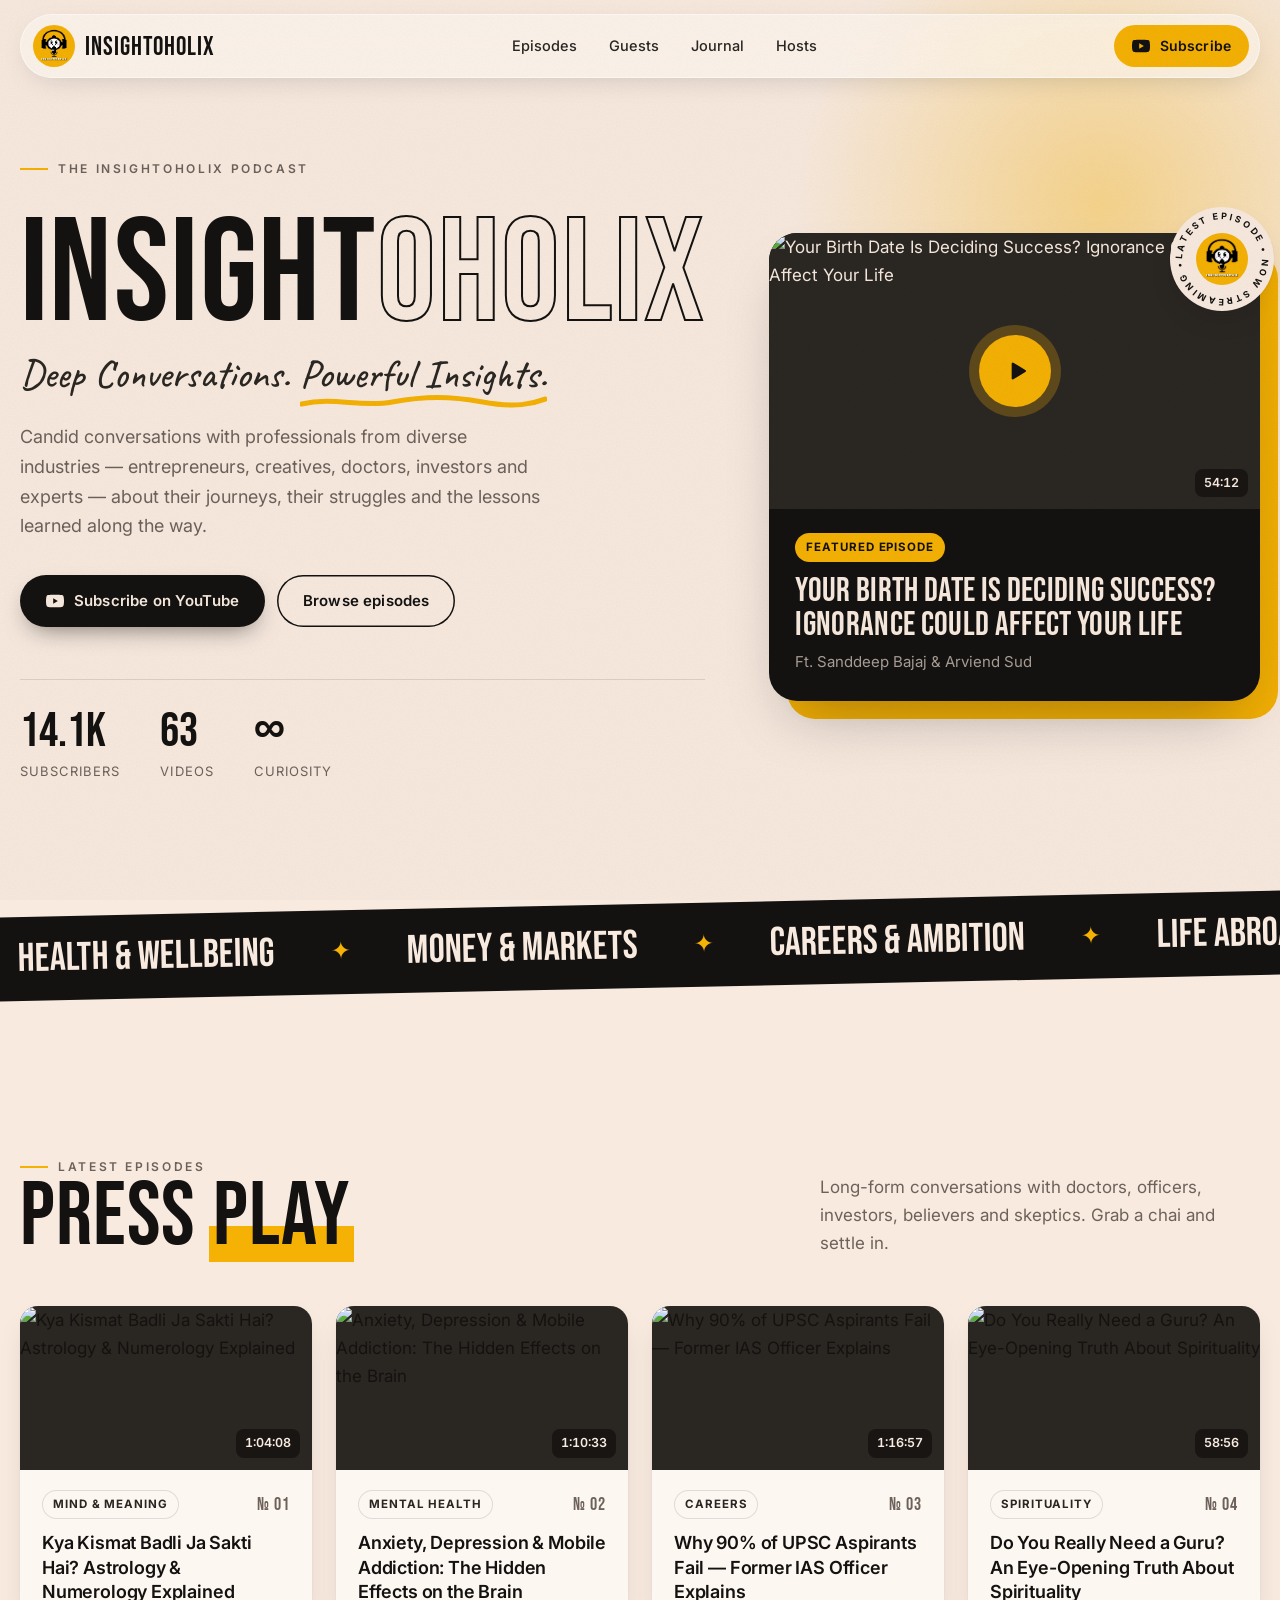
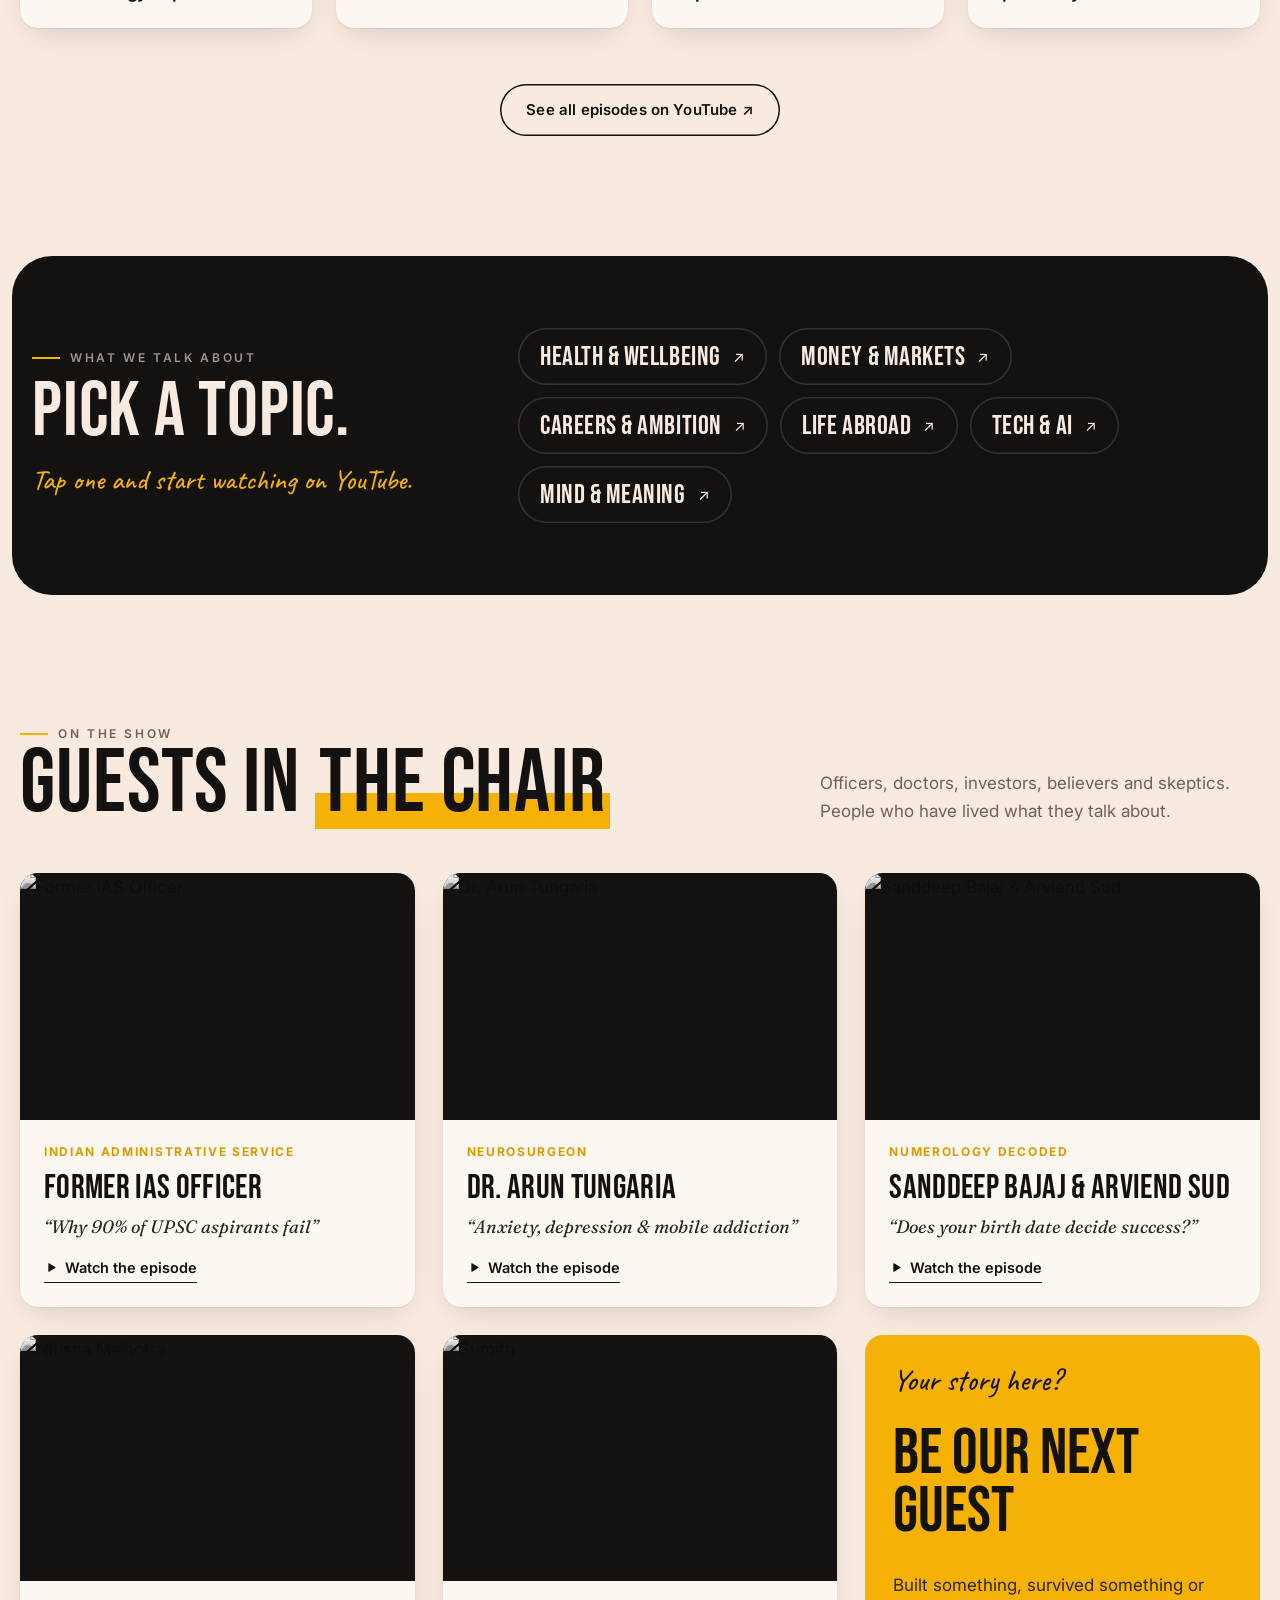
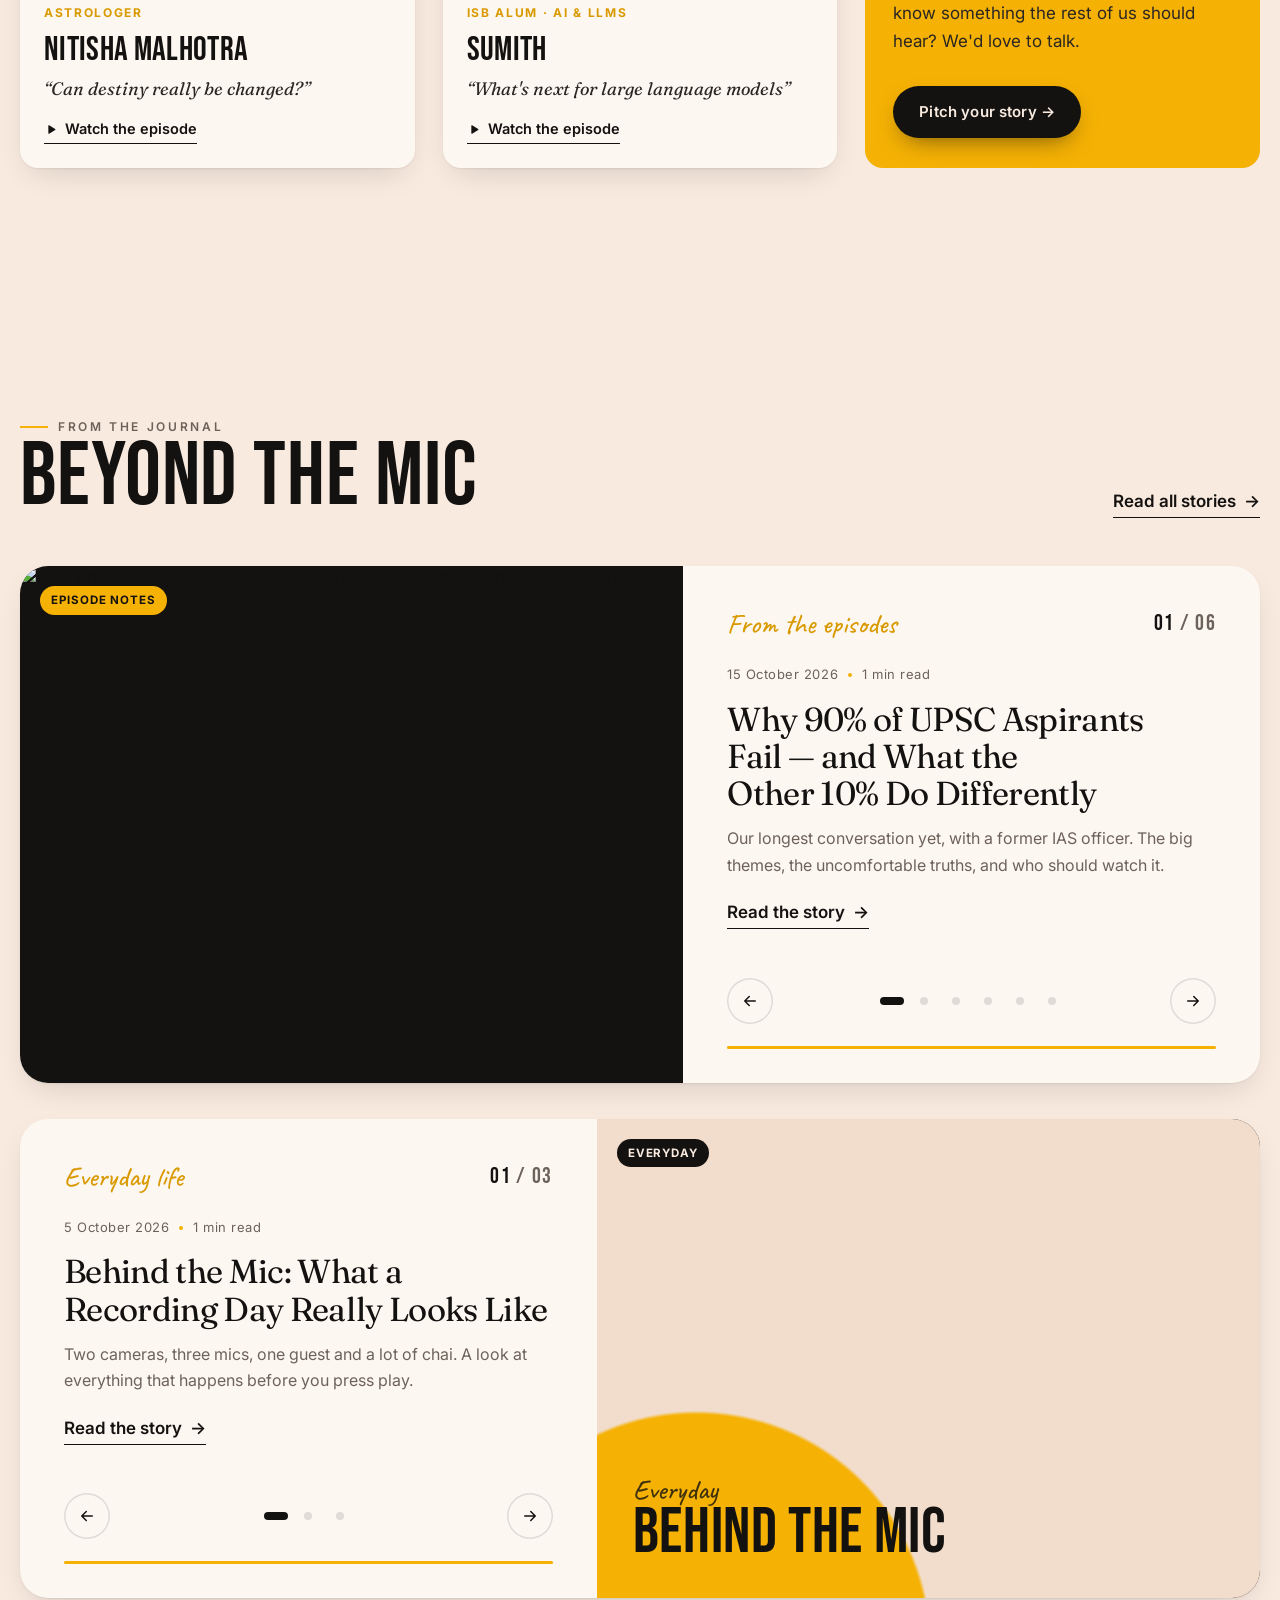
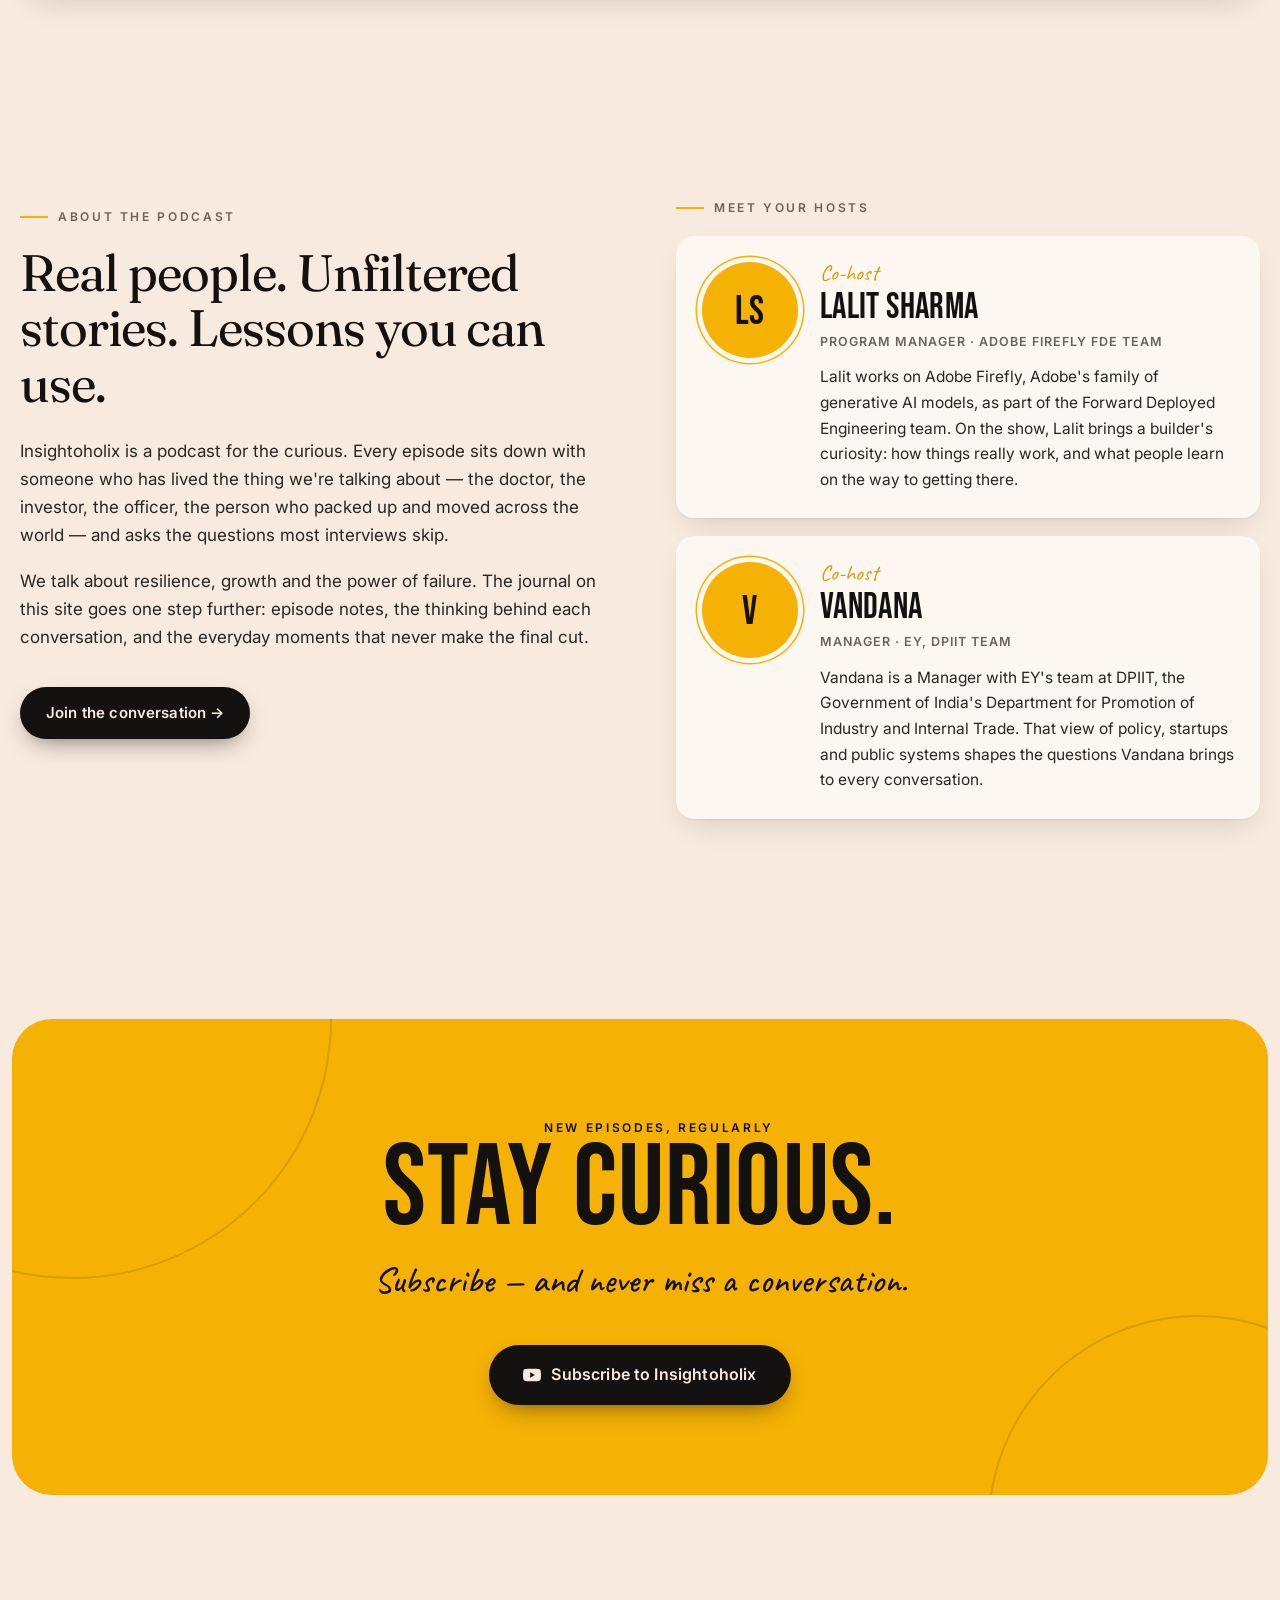
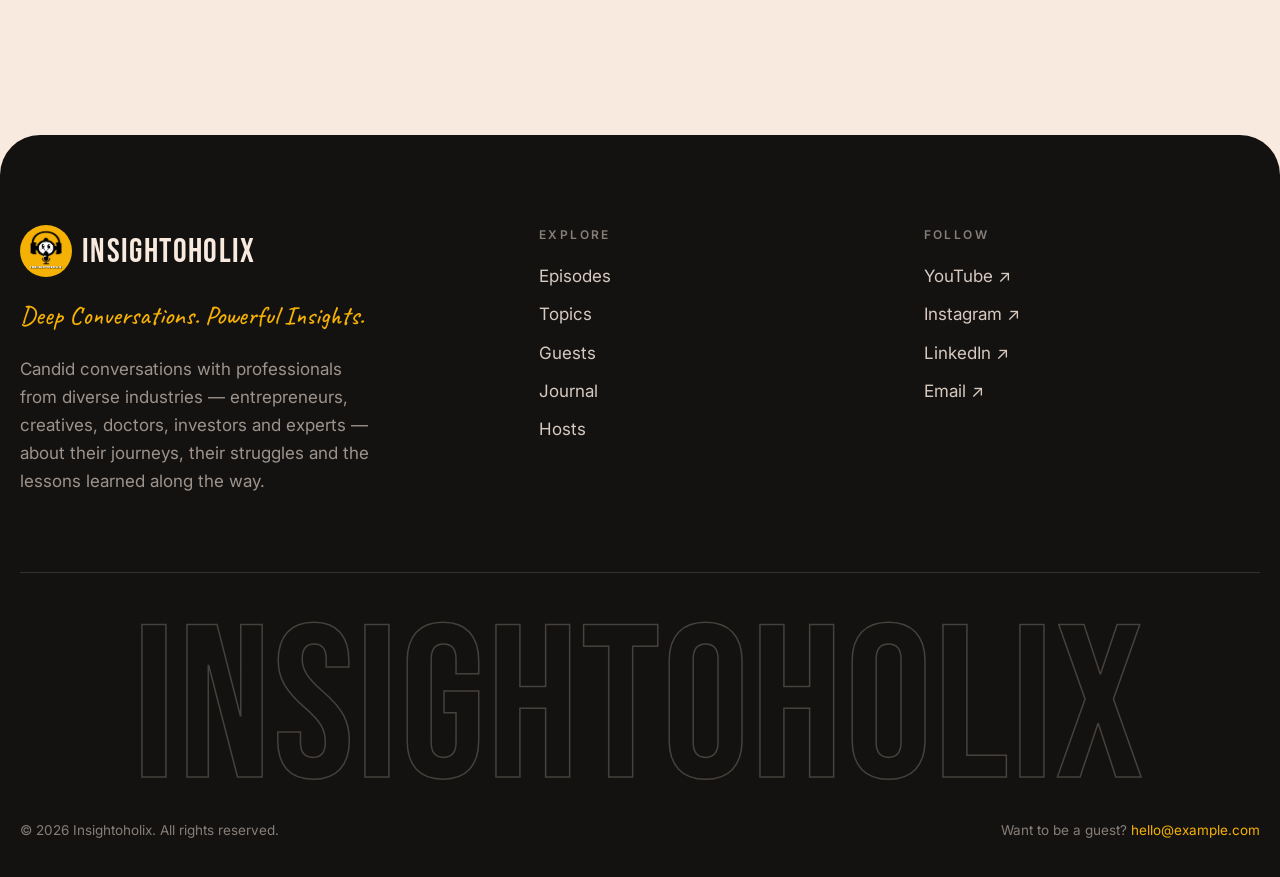
==== commit 393921c3: "Add hosts, guests and a compact clickable topics band - Topics: replace the large topics grid with a" ====
--- a/site/index.html
+++ b/site/index.html
@@ -85,16 +85,28 @@
     </section>
 
     <!-- TOPICS -->
-    <section class="section topics" id="topics">
+    <section class="topics-band" id="topics">
+      <div class="container">
+        <div class="topics-head">
+          <span class="eyebrow reveal">What we talk about</span>
+          <h2 class="display reveal" data-delay="1">Pick a topic.</h2>
+          <p class="hand reveal" data-delay="2">Tap one and start watching on YouTube.</p>
+        </div>
+        <div class="topic-pills" id="topic-pills"></div>
+      </div>
+    </section>
+
+    <!-- GUESTS -->
+    <section class="section" id="guests">
       <div class="container">
         <div class="section-head">
           <div>
-            <span class="eyebrow reveal">What we talk about</span>
-            <h2 class="display section-title reveal" data-delay="1">Six rooms,<br>one table</h2>
+            <span class="eyebrow reveal">On the show</span>
+            <h2 class="display section-title reveal" data-delay="1">Guests in <span class="mark">the chair</span></h2>
           </div>
-          <p class="reveal" data-delay="2">Every episode lands somewhere in these six worlds. The common thread: real people, honest stories and lessons you can use.</p>
+          <p class="reveal" data-delay="2">Officers, doctors, investors, believers and skeptics. People who have lived what they talk about.</p>
         </div>
-        <div class="topic-grid" id="topics-grid"></div>
+        <div class="guest-grid" id="guest-grid"></div>
       </div>
     </section>
 
@@ -112,18 +124,18 @@
       </div>
     </section>
 
-    <!-- ABOUT -->
+    <!-- ABOUT + HOSTS -->
     <section class="section-tight" id="about">
       <div class="container about-grid">
-        <div class="about-visual reveal">
-          <div class="logo-disc"><img src="assets/img/logo.jpg" alt="Insightoholix logo — a smiling character wearing headphones behind a microphone"></div>
-          <div class="note">fueled by<br>curiosity ☕</div>
-        </div>
         <div class="about-copy">
           <span class="eyebrow reveal">About the podcast</span>
           <h2 class="reveal" data-delay="1" id="about-heading"></h2>
           <div class="reveal" data-delay="2" id="about-body"></div>
           <a class="btn btn-primary reveal" data-delay="3" data-subscribe target="_blank" rel="noopener">Join the conversation →</a>
+        </div>
+        <div class="hosts" id="hosts">
+          <span class="eyebrow reveal">Meet your hosts</span>
+          <div class="host-list" id="host-list"></div>
         </div>
       </div>
     </section>
--- a/site/assets/css/style.css
+++ b/site/assets/css/style.css
@@ -252,7 +252,7 @@
 .section-tight { padding: 80px 0; }
 
 /* Episodes */
-.ep-grid { display: grid; grid-template-columns: repeat(3, 1fr); gap: 28px; }
+.ep-grid { display: grid; grid-template-columns: repeat(4, 1fr); gap: 24px; }
 .ep-card { display: flex; flex-direction: column; background: var(--paper); border-radius: var(--radius); overflow: hidden; box-shadow: var(--shadow); transition: transform 0.5s var(--ease), box-shadow 0.5s var(--ease); cursor: pointer; }
 .ep-card:hover { transform: translateY(-6px); box-shadow: var(--shadow-lg); }
 .ep-card .thumb .play { width: 56px; height: 56px; opacity: 0; transform: scale(.85); }
@@ -264,33 +264,85 @@
 .ep-row { display: flex; align-items: center; justify-content: space-between; gap: 10px; }
 .center-cta { display: flex; justify-content: center; margin-top: 56px; }
 
-@media (max-width: 980px) { .ep-grid { grid-template-columns: repeat(2, 1fr); } }
+@media (max-width: 1100px) { .ep-grid { grid-template-columns: repeat(2, 1fr); gap: 28px; } }
 @media (max-width: 620px) { .ep-grid { grid-template-columns: 1fr; } .section { padding: 88px 0; } }
 
-/* Topics */
-.topics { background: var(--ink); color: var(--cream); border-radius: 40px; margin: 0 12px; position: relative; overflow: hidden; }
-.topics .eyebrow { color: rgba(248,234,223,.6); }
-.topics .section-head p { color: rgba(248,234,223,.65); }
-.topic-grid { display: grid; grid-template-columns: repeat(3, 1fr); border-top: 1px solid var(--line-light); }
-.topic {
-  padding: 36px 32px 40px 0; border-bottom: 1px solid var(--line-light); position: relative;
-  transition: color 0.3s;
-}
-.topic:not(:nth-child(3n)) { border-right: 1px solid var(--line-light); }
-.topic:not(:nth-child(3n+1)) { padding-left: 32px; }
-.topic .num { font-family: var(--font-hand); font-size: 26px; color: var(--saffron); }
-.topic h3 { font-family: var(--font-display); font-weight: 400; font-size: 40px; line-height: 1; margin: 8px 0 12px; letter-spacing: .01em; }
-.topic p { margin: 0; color: rgba(248,234,223,.62); font-size: 15.5px; max-width: 320px; }
-.topic:hover h3 { color: var(--saffron); }
+/* Topics band — compact, every pill is a way into the channel */
+.topics-band { background: var(--ink); color: var(--cream); border-radius: 40px; margin: 0 12px; }
+.topics-band .container { display: grid; grid-template-columns: 0.75fr 1.25fr; gap: 48px; align-items: center; padding-block: 72px; }
+.topics-head { display: grid; gap: 10px; }
+.topics-head .eyebrow { color: rgba(248,234,223,.6); }
+.topics-head .display { font-size: clamp(52px, 6vw, 84px); }
+.topics-head .hand { margin: 0; font-size: 28px; color: var(--saffron); }
+.topic-pills { display: flex; flex-wrap: wrap; gap: 12px; }
+.topic-pill {
+  display: inline-flex; align-items: center; gap: 12px; padding: 16px 22px 14px; border-radius: 999px;
+  box-shadow: inset 0 0 0 1.5px var(--line-light); color: var(--cream);
+  font-family: var(--font-display); font-size: 27px; line-height: 1; letter-spacing: .02em;
+  transition: background .25s, color .25s, box-shadow .25s, transform .35s var(--ease);
+}
+.topic-pill .arr { font-family: var(--font-body); font-size: 15px; margin-top: -3px; transition: transform .3s var(--ease); }
+.topic-pill:hover, .topic-pill:focus-visible { background: var(--saffron); color: var(--ink); box-shadow: none; transform: translateY(-3px); }
+.topic-pill:hover .arr { transform: translate(2px, -2px); }
 @media (max-width: 900px) {
-  .topic-grid { grid-template-columns: 1fr 1fr; }
-  .topic, .topic:not(:nth-child(3n+1)) { padding: 30px 20px 32px; border-right: 0 !important; }
-  .topic:nth-child(odd) { border-right: 1px solid var(--line-light) !important; padding-left: 0; }
-}
-@media (max-width: 560px) {
-  .topic-grid { grid-template-columns: 1fr; }
-  .topic, .topic:nth-child(odd) { padding: 28px 0; border-right: 0 !important; }
-  .topics { margin: 0 6px; border-radius: 28px; }
+  .topics-band .container { grid-template-columns: 1fr; gap: 28px; padding-block: 56px; }
+  .topic-pill { font-size: 22px; padding: 13px 18px 11px; }
+}
+@media (max-width: 560px) { .topics-band { margin: 0 6px; border-radius: 28px; } }
+
+/* Guests */
+.guest-grid { display: grid; grid-template-columns: repeat(3, 1fr); gap: 28px; }
+.guest-card { display: flex; flex-direction: column; background: var(--paper); border-radius: var(--radius); overflow: hidden; box-shadow: var(--shadow); transition: transform .5s var(--ease), box-shadow .5s var(--ease); }
+.guest-card:hover { transform: translateY(-6px); box-shadow: var(--shadow-lg); }
+.guest-photo { position: relative; aspect-ratio: 16 / 10; overflow: hidden; background: var(--ink); }
+.guest-photo img { width: 100%; height: 100%; object-fit: cover; filter: grayscale(1) contrast(1.05); transition: filter .6s var(--ease), transform .8s var(--ease); }
+.guest-card:hover .guest-photo img { filter: none; transform: scale(1.04); }
+.guest-body { display: flex; flex-direction: column; gap: 10px; padding: 22px 24px 24px; flex: 1; }
+.guest-role { font-size: 12px; font-weight: 700; letter-spacing: .14em; text-transform: uppercase; color: var(--saffron-deep); }
+.guest-body h3 { margin: 0; font-family: var(--font-display); font-weight: 400; font-size: 34px; line-height: 1; letter-spacing: .01em; }
+.guest-topic { margin: 0; font-family: var(--font-serif); font-style: italic; font-size: 18px; line-height: 1.35; color: var(--ink-2); flex: 1; }
+.guest-watch {
+  align-self: flex-start; display: inline-flex; align-items: center; gap: 8px; margin-top: 6px; padding: 0; border: 0; background: none;
+  font-weight: 600; font-size: 14.5px; border-bottom: 1.5px solid currentColor; padding-bottom: 2px;
+}
+.guest-watch svg { width: 13px; height: 13px; }
+.guest-watch:hover { color: var(--saffron-deep); }
+.guest-card.invite { background: var(--saffron); justify-content: space-between; padding: 30px 28px; gap: 18px; box-shadow: none; }
+.guest-card.invite .hand { font-size: 30px; line-height: 1; }
+.guest-card.invite h3 { margin: 0; font-family: var(--font-display); font-weight: 400; font-size: clamp(52px, 5vw, 72px); line-height: .9; }
+.guest-card.invite p { margin: 0; color: var(--ink-2); }
+.guest-card.invite .btn { align-self: flex-start; }
+@media (max-width: 980px) { .guest-grid { grid-template-columns: repeat(2, 1fr); } }
+@media (max-width: 620px) {
+  /* swipeable row on phones instead of a long stack */
+  .guest-grid {
+    display: flex; gap: 16px; overflow-x: auto; scroll-snap-type: x mandatory; scrollbar-width: none;
+    margin-inline: -20px; padding: 6px 20px 24px; scroll-padding-inline: 20px;
+  }
+  .guest-grid::-webkit-scrollbar { display: none; }
+  .guest-card { flex: 0 0 82%; scroll-snap-align: start; }
+}
+
+/* Hosts */
+.hosts { display: grid; gap: 18px; }
+.host-list { display: grid; gap: 18px; }
+.host { display: grid; grid-template-columns: 96px 1fr; gap: 22px; align-items: start; padding: 26px; background: var(--paper); border-radius: var(--radius); box-shadow: var(--shadow); }
+.host-avatar {
+  width: 96px; height: 96px; border-radius: 50%; overflow: hidden; display: grid; place-items: center;
+  background: var(--saffron); color: var(--ink); font-family: var(--font-display); font-size: 40px; letter-spacing: .02em; padding-top: 4px;
+  box-shadow: 0 0 0 5px var(--paper), 0 0 0 6.5px var(--saffron);
+}
+.host-avatar img { width: 100%; height: 100%; object-fit: cover; filter: grayscale(1); }
+.host-text { display: grid; gap: 6px; min-width: 0; }
+.host-role { font-family: var(--font-hand); font-size: 22px; line-height: 1; color: var(--saffron-deep); }
+.host h3 { margin: 0; font-family: var(--font-display); font-weight: 400; font-size: 36px; line-height: 1; letter-spacing: .01em; }
+.host-work { font-size: 12.5px; font-weight: 600; letter-spacing: .08em; text-transform: uppercase; color: var(--muted); }
+.host p { margin: 6px 0 0; font-size: 15.5px; color: var(--ink-2); }
+.host-links { display: flex; gap: 14px; margin-top: 6px; font-size: 14px; font-weight: 600; }
+.host-links a { border-bottom: 1.5px solid var(--saffron); }
+@media (max-width: 520px) {
+  .host { grid-template-columns: 1fr; padding: 22px; }
+  .host-avatar { width: 76px; height: 76px; font-size: 32px; }
 }
 
 /* Journal cards */
@@ -399,7 +451,7 @@
 @media (max-width: 620px) { .post-grid { grid-template-columns: 1fr; } }
 
 /* About */
-.about-grid { display: grid; grid-template-columns: 0.9fr 1.1fr; gap: 80px; align-items: center; }
+.about-grid { display: grid; grid-template-columns: 1fr 1fr; gap: 72px; align-items: start; }
 .about-visual { position: relative; }
 .about-visual .logo-disc {
   aspect-ratio: 1; border-radius: 50%; overflow: hidden; box-shadow: var(--shadow-lg);
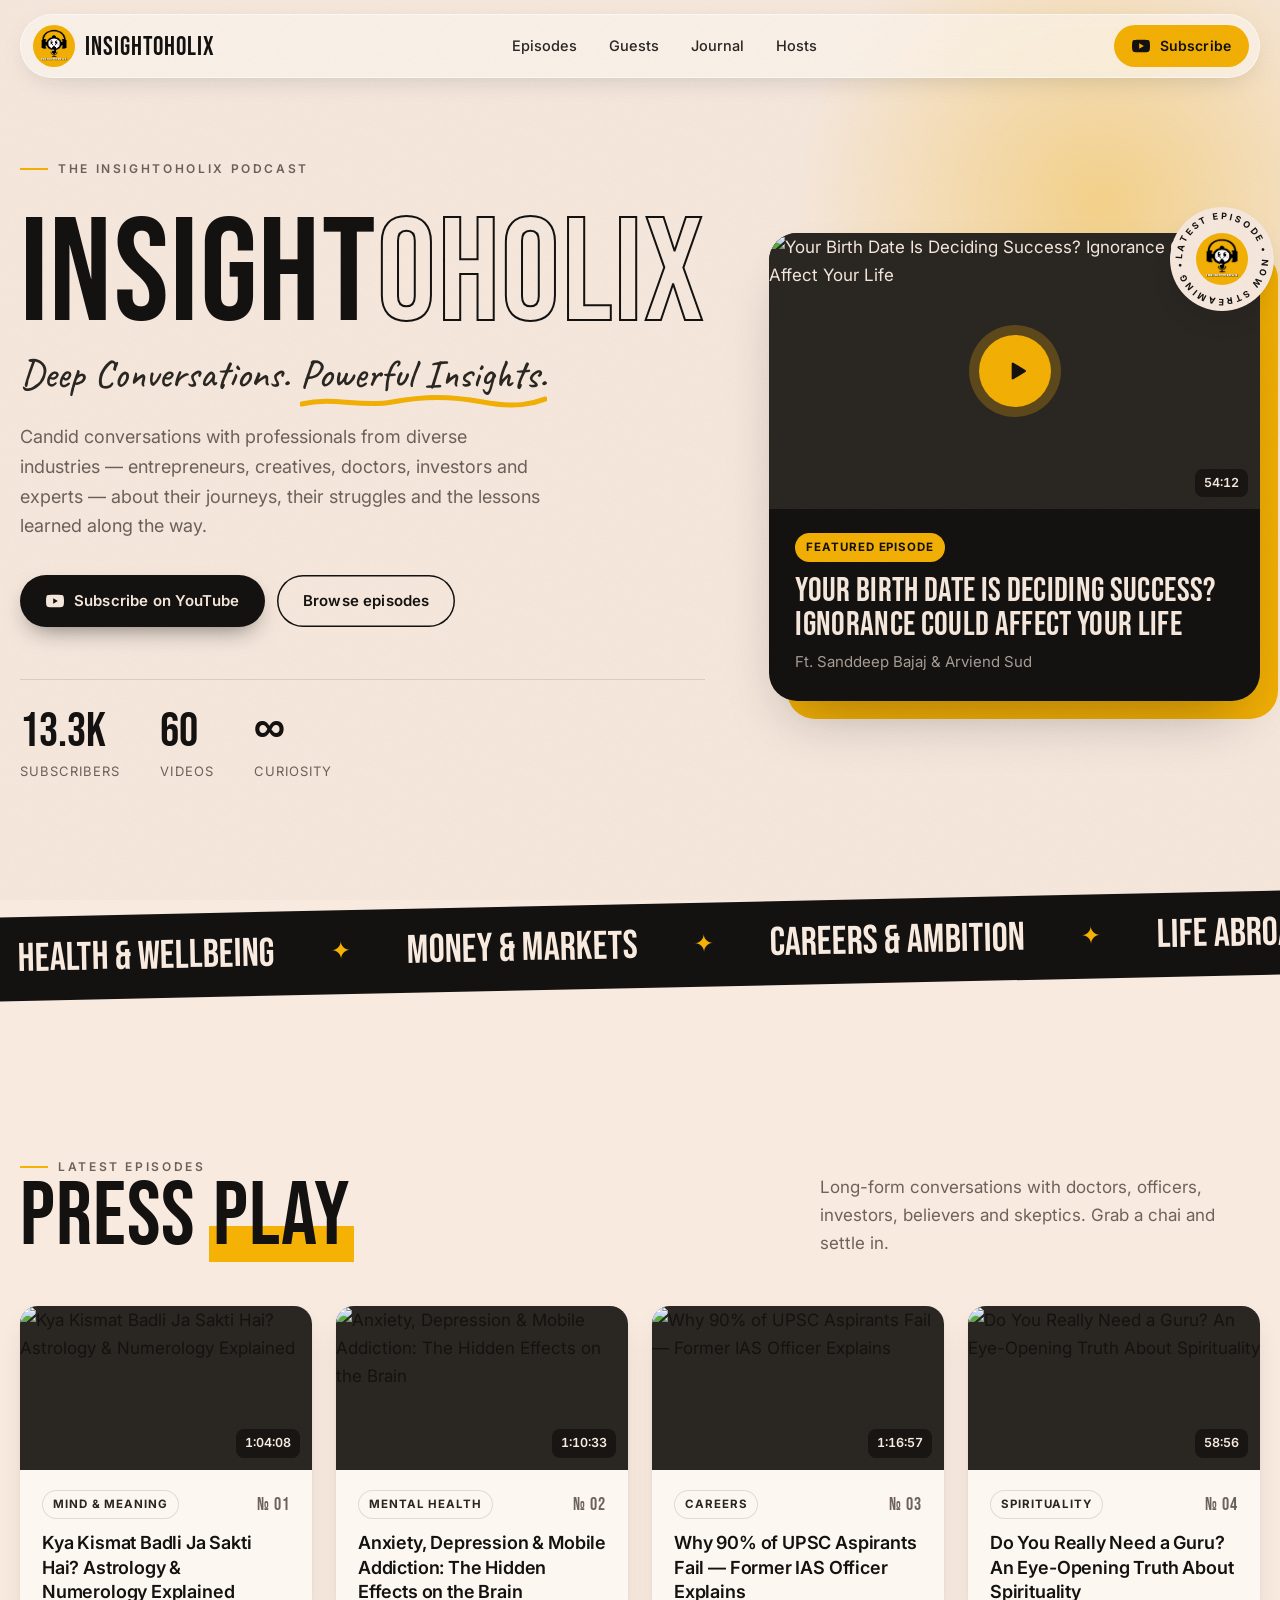
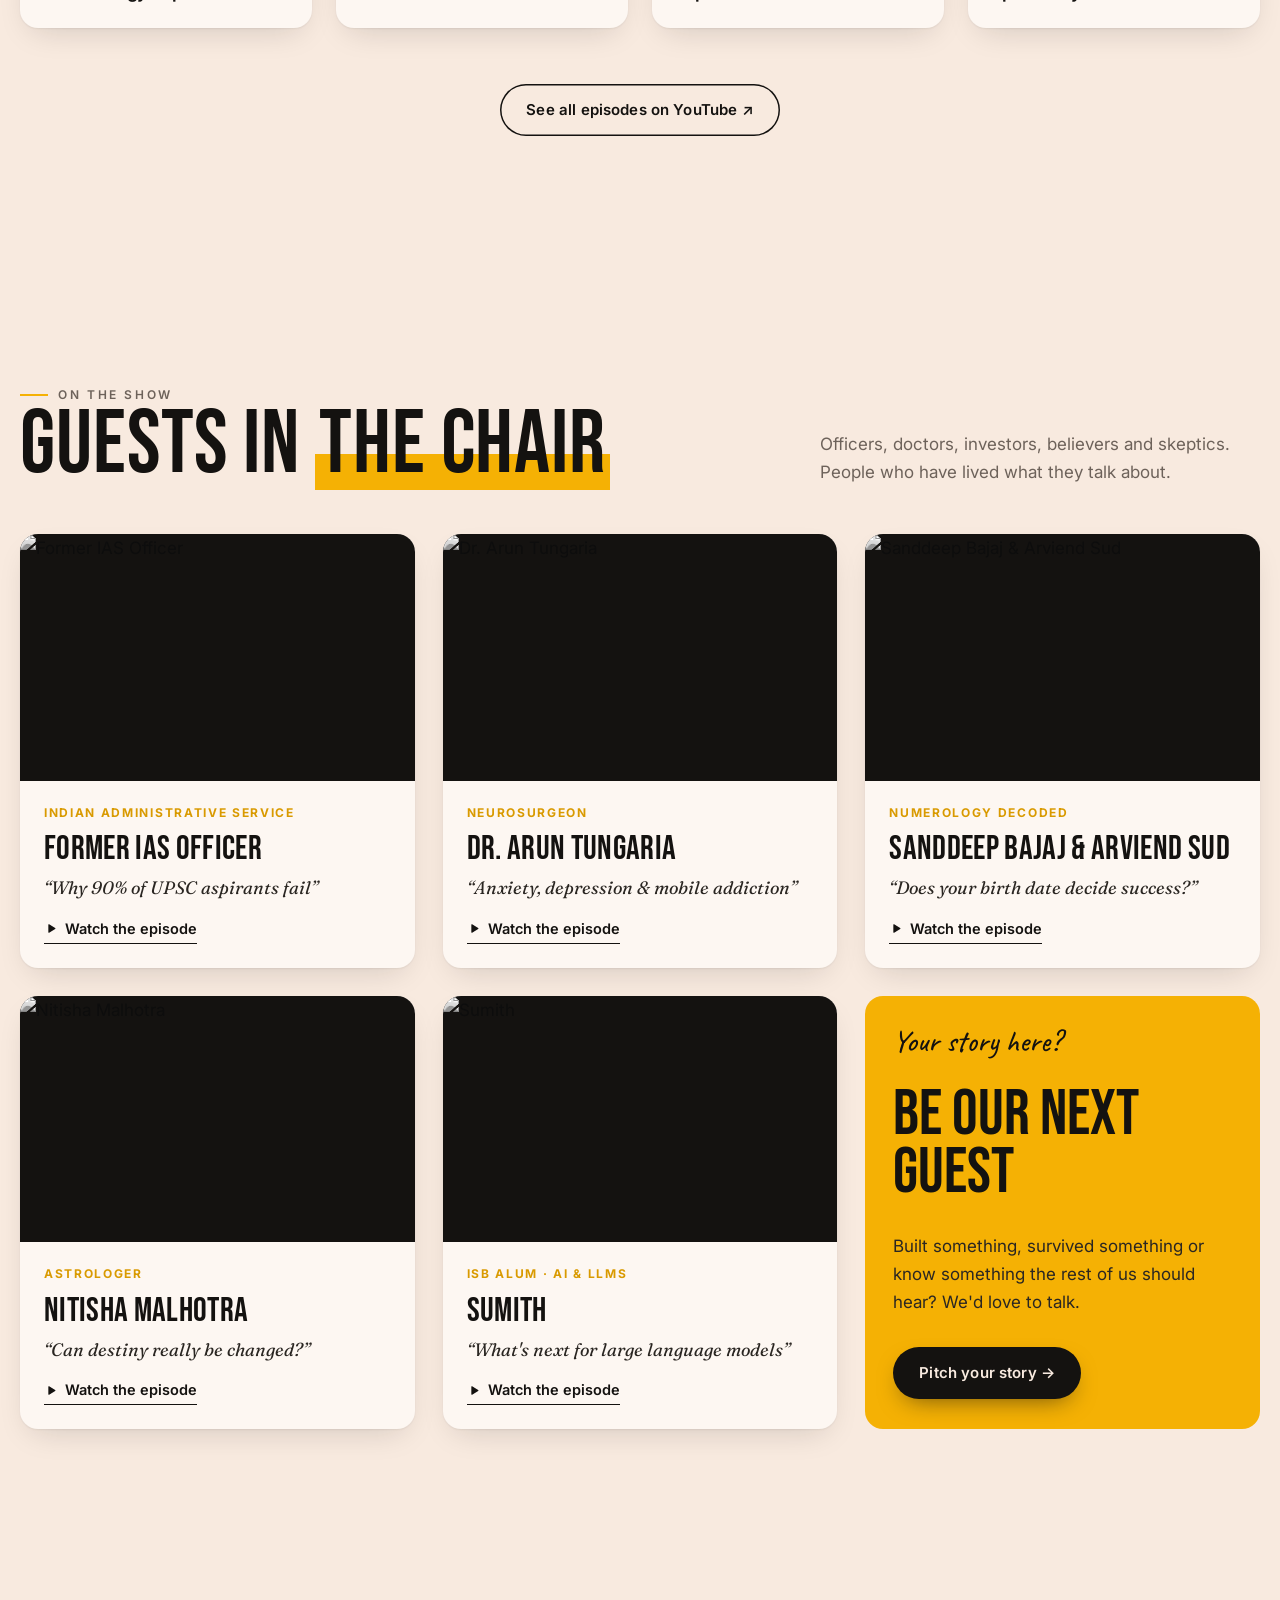
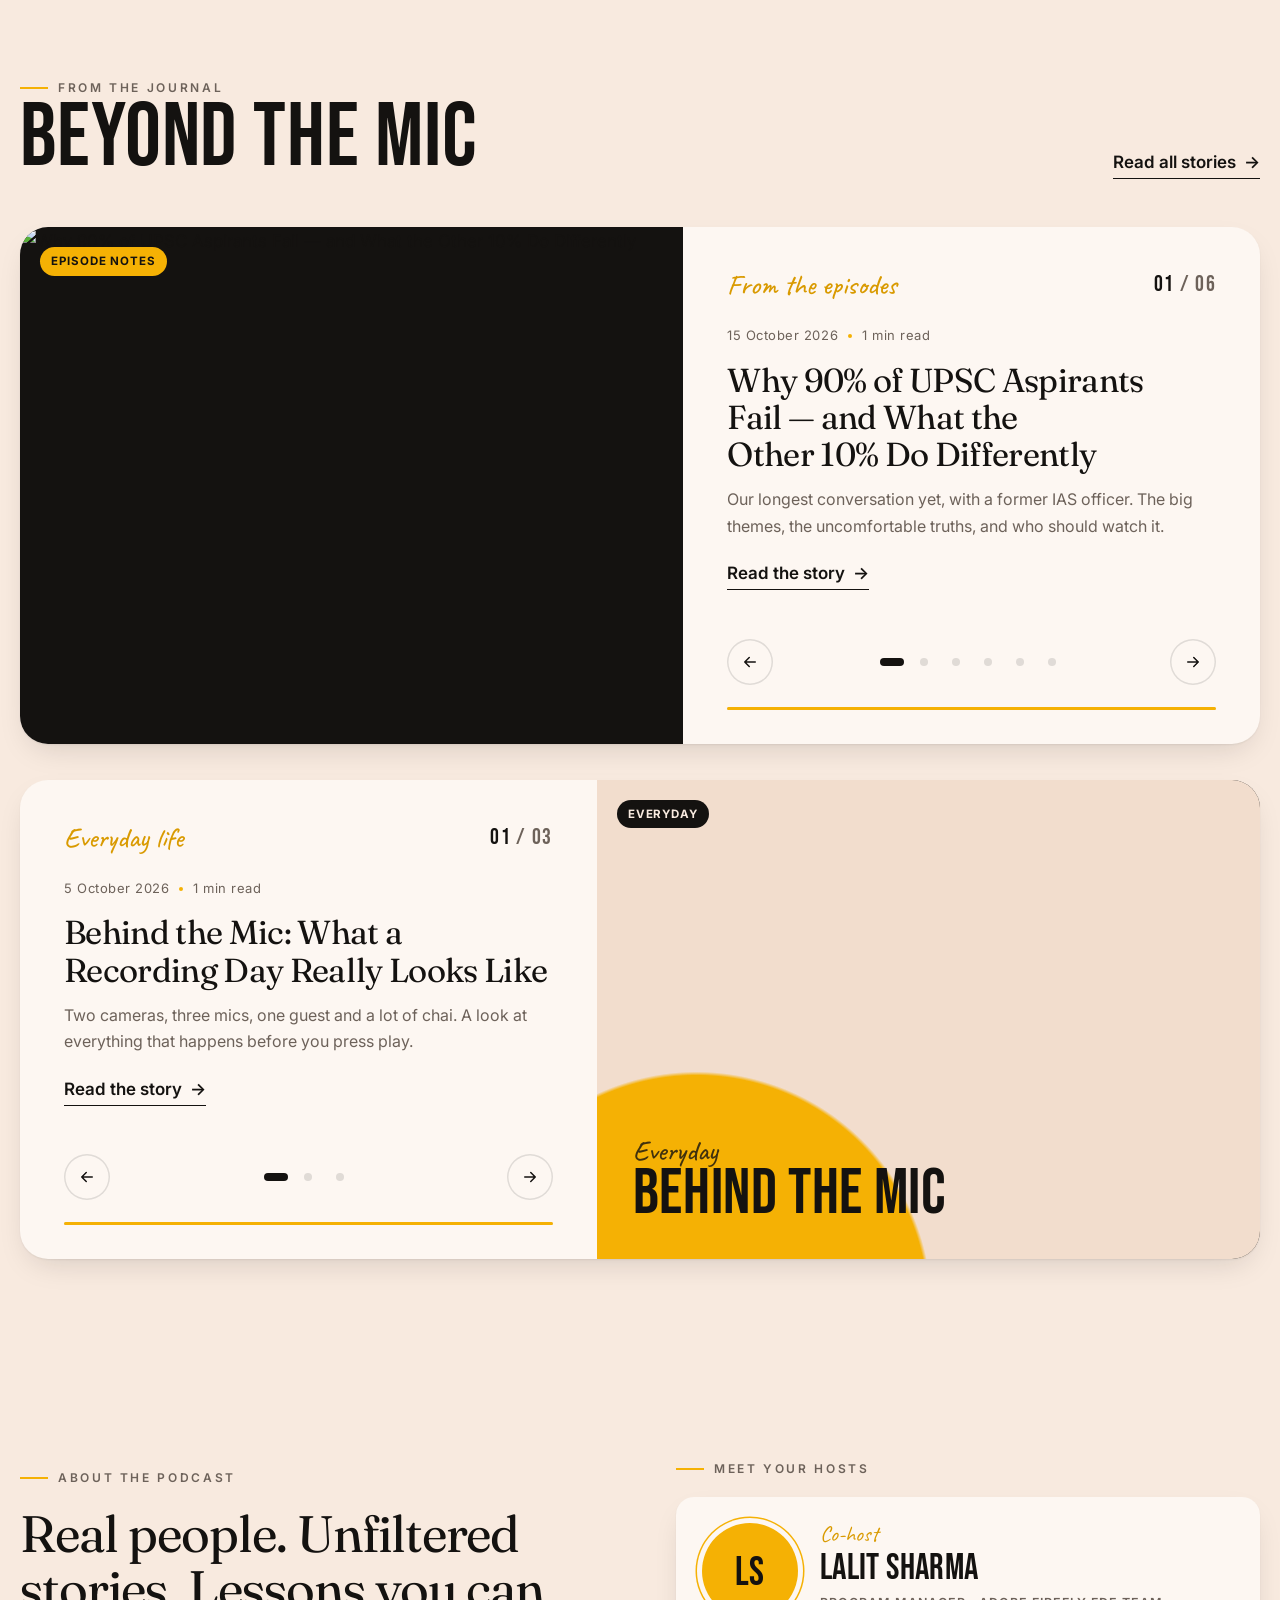
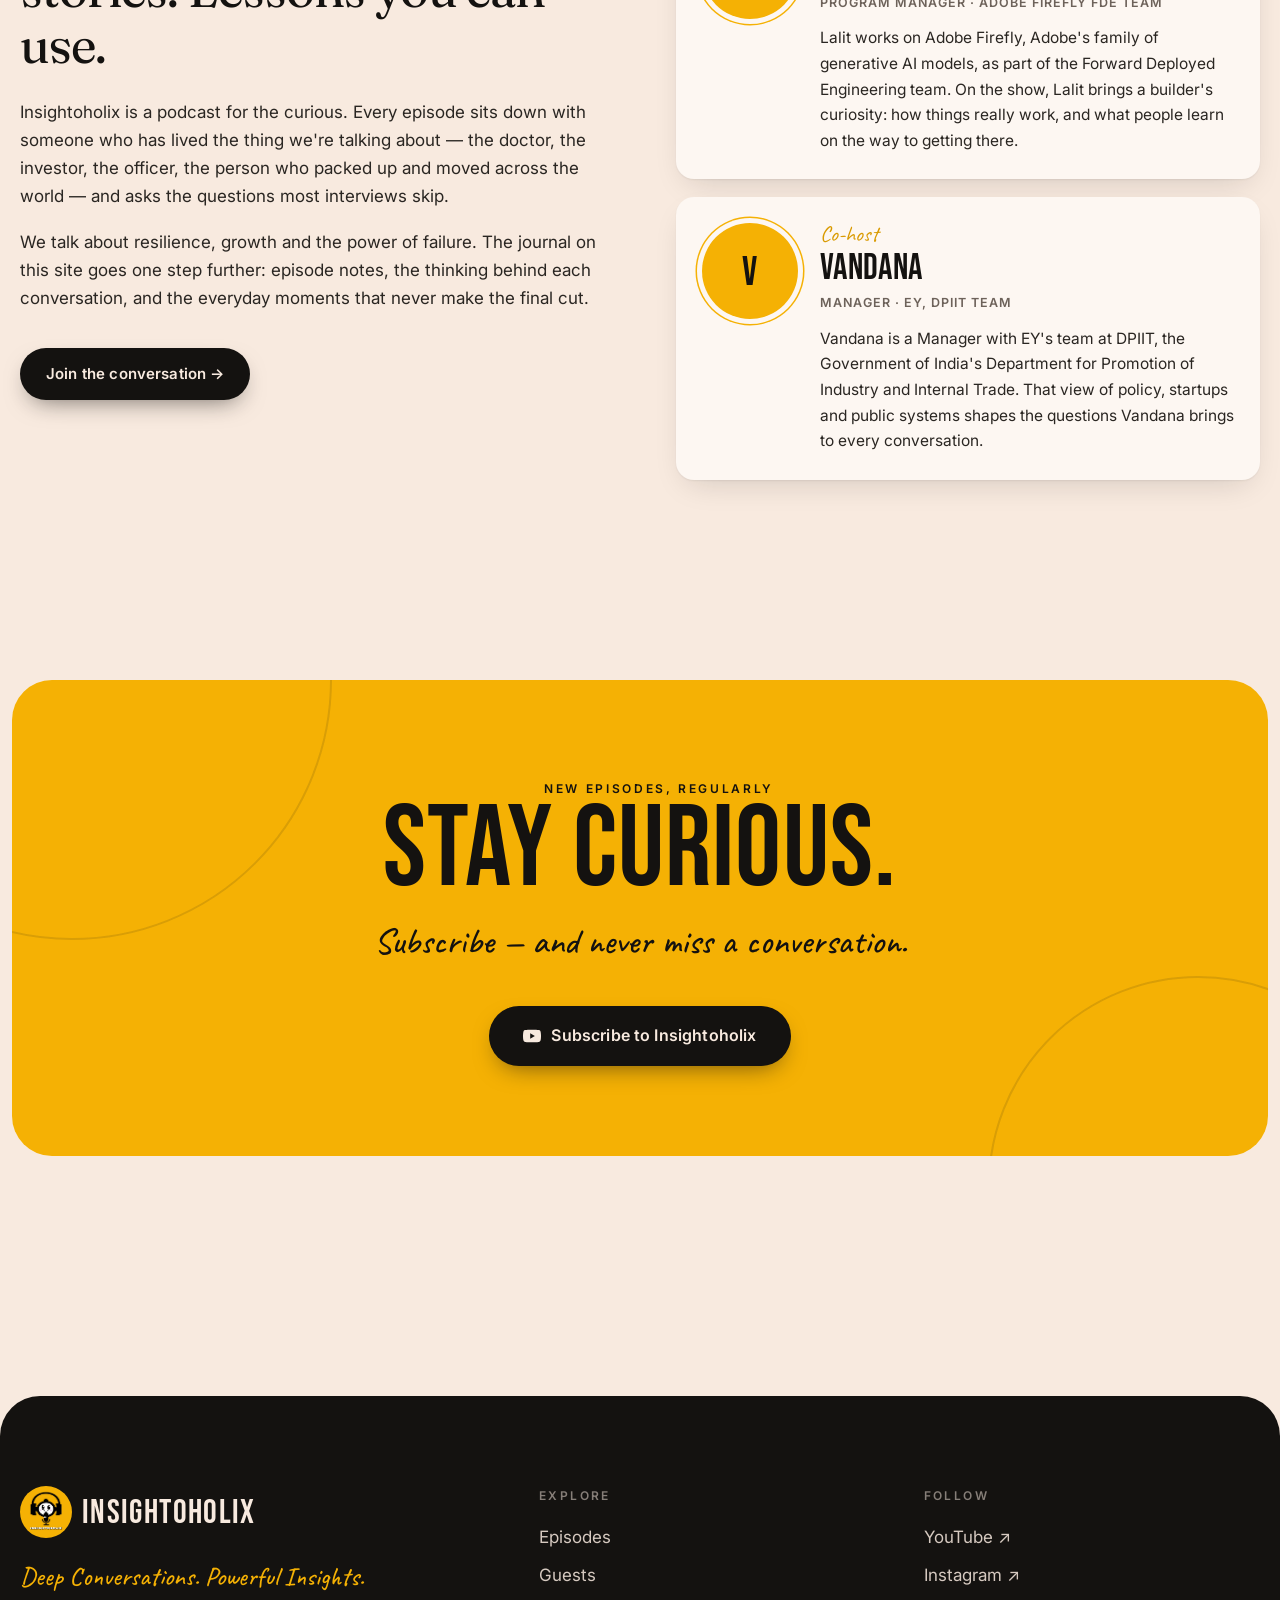
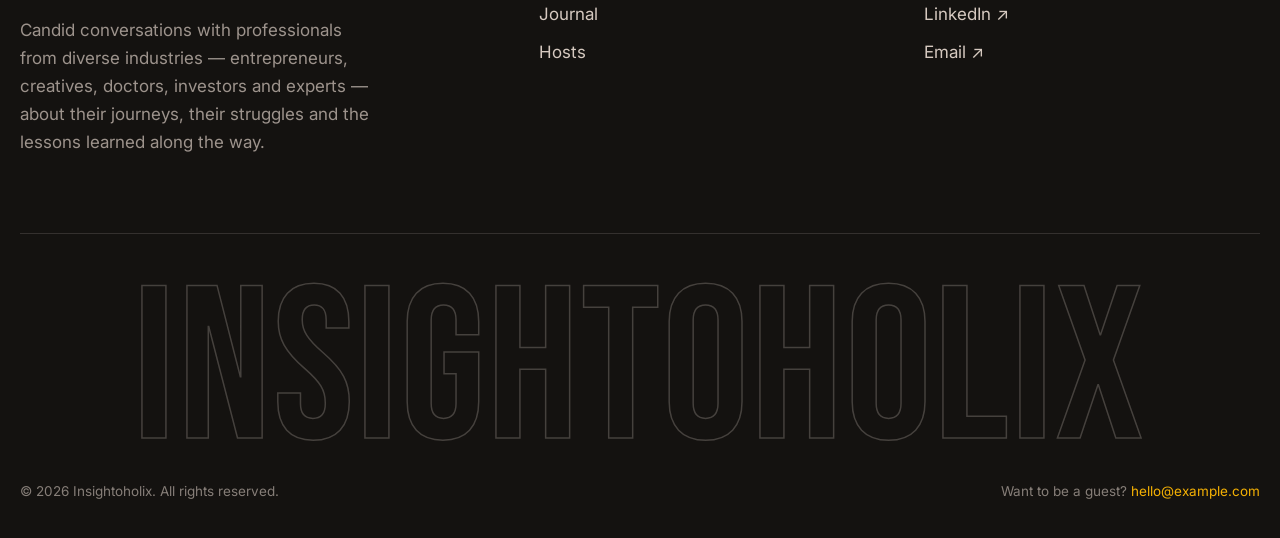
==== commit 1cc9f28d: "Remove the topics section from the home page The topics still appear in the scrolling strip under th" ====
--- a/site/index.html
+++ b/site/index.html
@@ -84,18 +84,6 @@
       </div>
     </section>
 
-    <!-- TOPICS -->
-    <section class="topics-band" id="topics">
-      <div class="container">
-        <div class="topics-head">
-          <span class="eyebrow reveal">What we talk about</span>
-          <h2 class="display reveal" data-delay="1">Pick a topic.</h2>
-          <p class="hand reveal" data-delay="2">Tap one and start watching on YouTube.</p>
-        </div>
-        <div class="topic-pills" id="topic-pills"></div>
-      </div>
-    </section>
-
     <!-- GUESTS -->
     <section class="section" id="guests">
       <div class="container">
--- a/site/assets/css/style.css
+++ b/site/assets/css/style.css
@@ -266,29 +266,6 @@
 
 @media (max-width: 1100px) { .ep-grid { grid-template-columns: repeat(2, 1fr); gap: 28px; } }
 @media (max-width: 620px) { .ep-grid { grid-template-columns: 1fr; } .section { padding: 88px 0; } }
-
-/* Topics band — compact, every pill is a way into the channel */
-.topics-band { background: var(--ink); color: var(--cream); border-radius: 40px; margin: 0 12px; }
-.topics-band .container { display: grid; grid-template-columns: 0.75fr 1.25fr; gap: 48px; align-items: center; padding-block: 72px; }
-.topics-head { display: grid; gap: 10px; }
-.topics-head .eyebrow { color: rgba(248,234,223,.6); }
-.topics-head .display { font-size: clamp(52px, 6vw, 84px); }
-.topics-head .hand { margin: 0; font-size: 28px; color: var(--saffron); }
-.topic-pills { display: flex; flex-wrap: wrap; gap: 12px; }
-.topic-pill {
-  display: inline-flex; align-items: center; gap: 12px; padding: 16px 22px 14px; border-radius: 999px;
-  box-shadow: inset 0 0 0 1.5px var(--line-light); color: var(--cream);
-  font-family: var(--font-display); font-size: 27px; line-height: 1; letter-spacing: .02em;
-  transition: background .25s, color .25s, box-shadow .25s, transform .35s var(--ease);
-}
-.topic-pill .arr { font-family: var(--font-body); font-size: 15px; margin-top: -3px; transition: transform .3s var(--ease); }
-.topic-pill:hover, .topic-pill:focus-visible { background: var(--saffron); color: var(--ink); box-shadow: none; transform: translateY(-3px); }
-.topic-pill:hover .arr { transform: translate(2px, -2px); }
-@media (max-width: 900px) {
-  .topics-band .container { grid-template-columns: 1fr; gap: 28px; padding-block: 56px; }
-  .topic-pill { font-size: 22px; padding: 13px 18px 11px; }
-}
-@media (max-width: 560px) { .topics-band { margin: 0 6px; border-radius: 28px; } }
 
 /* Guests */
 .guest-grid { display: grid; grid-template-columns: repeat(3, 1fr); gap: 28px; }
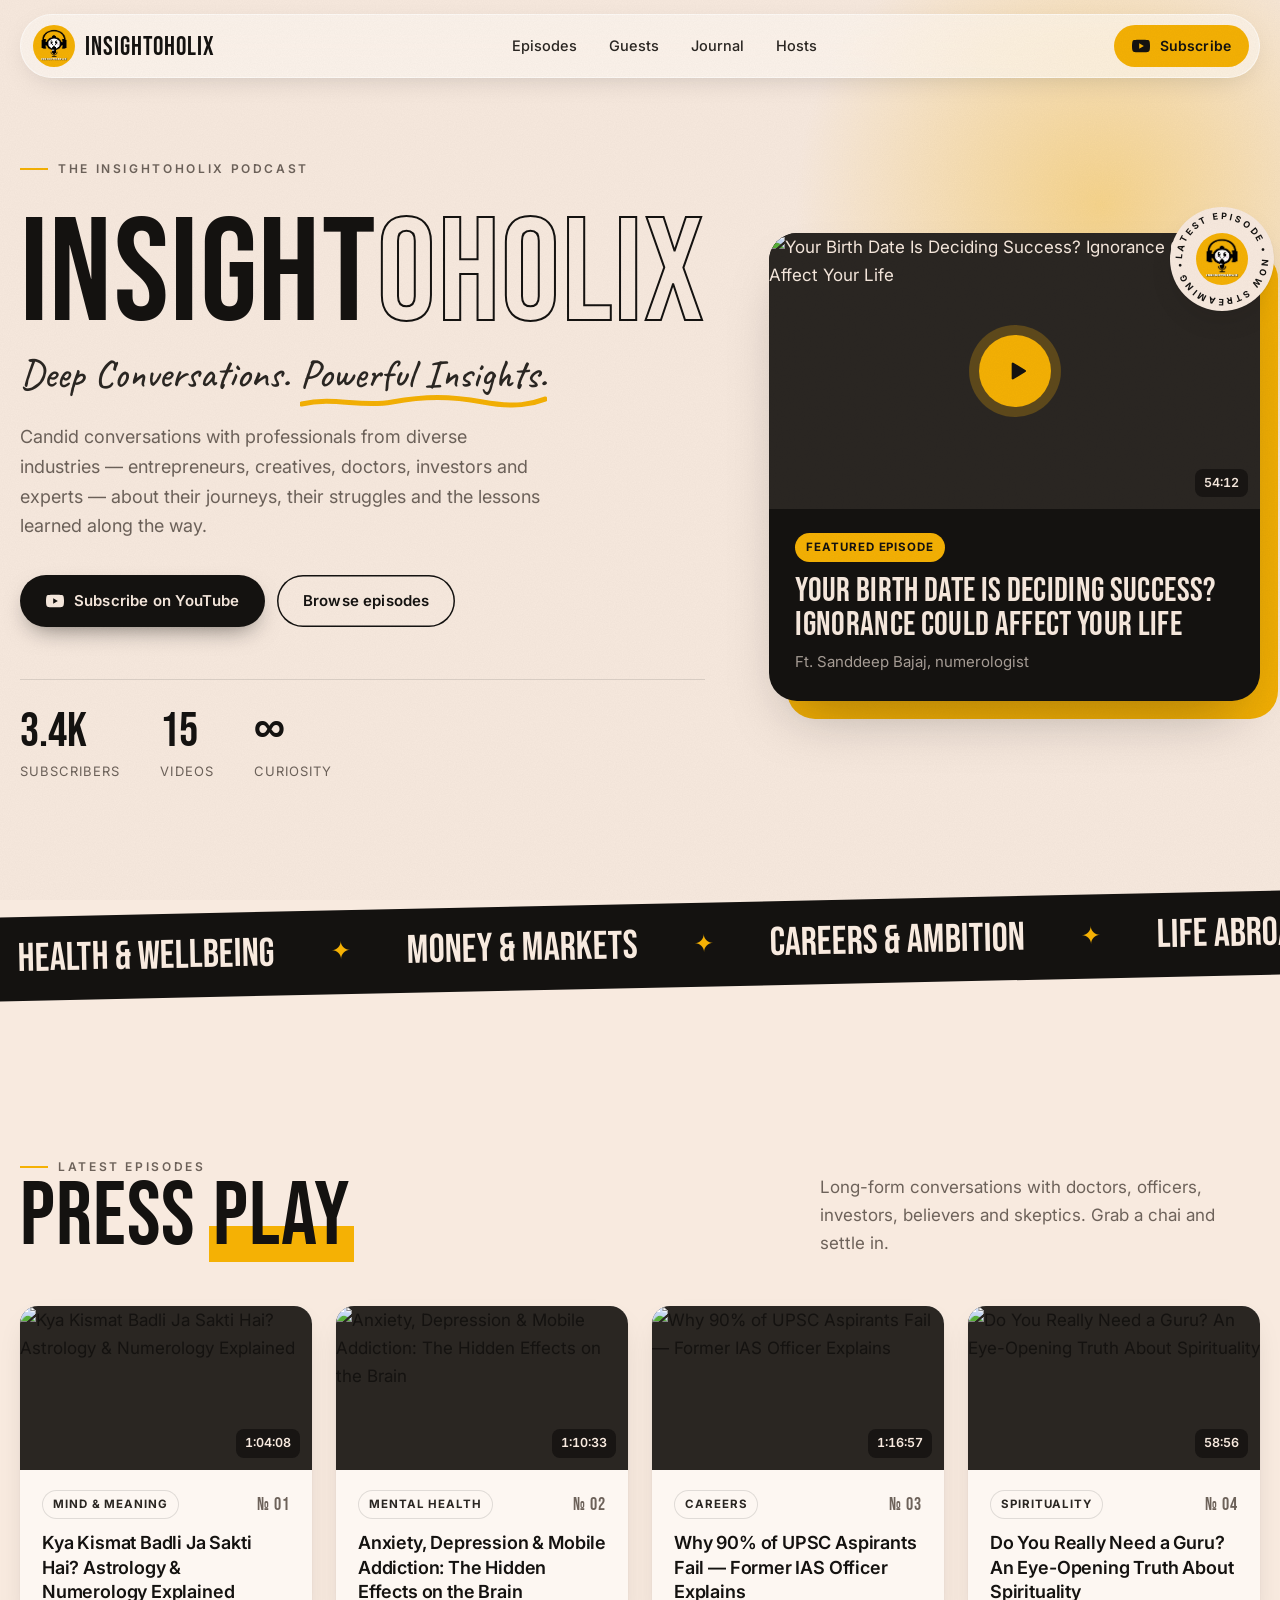
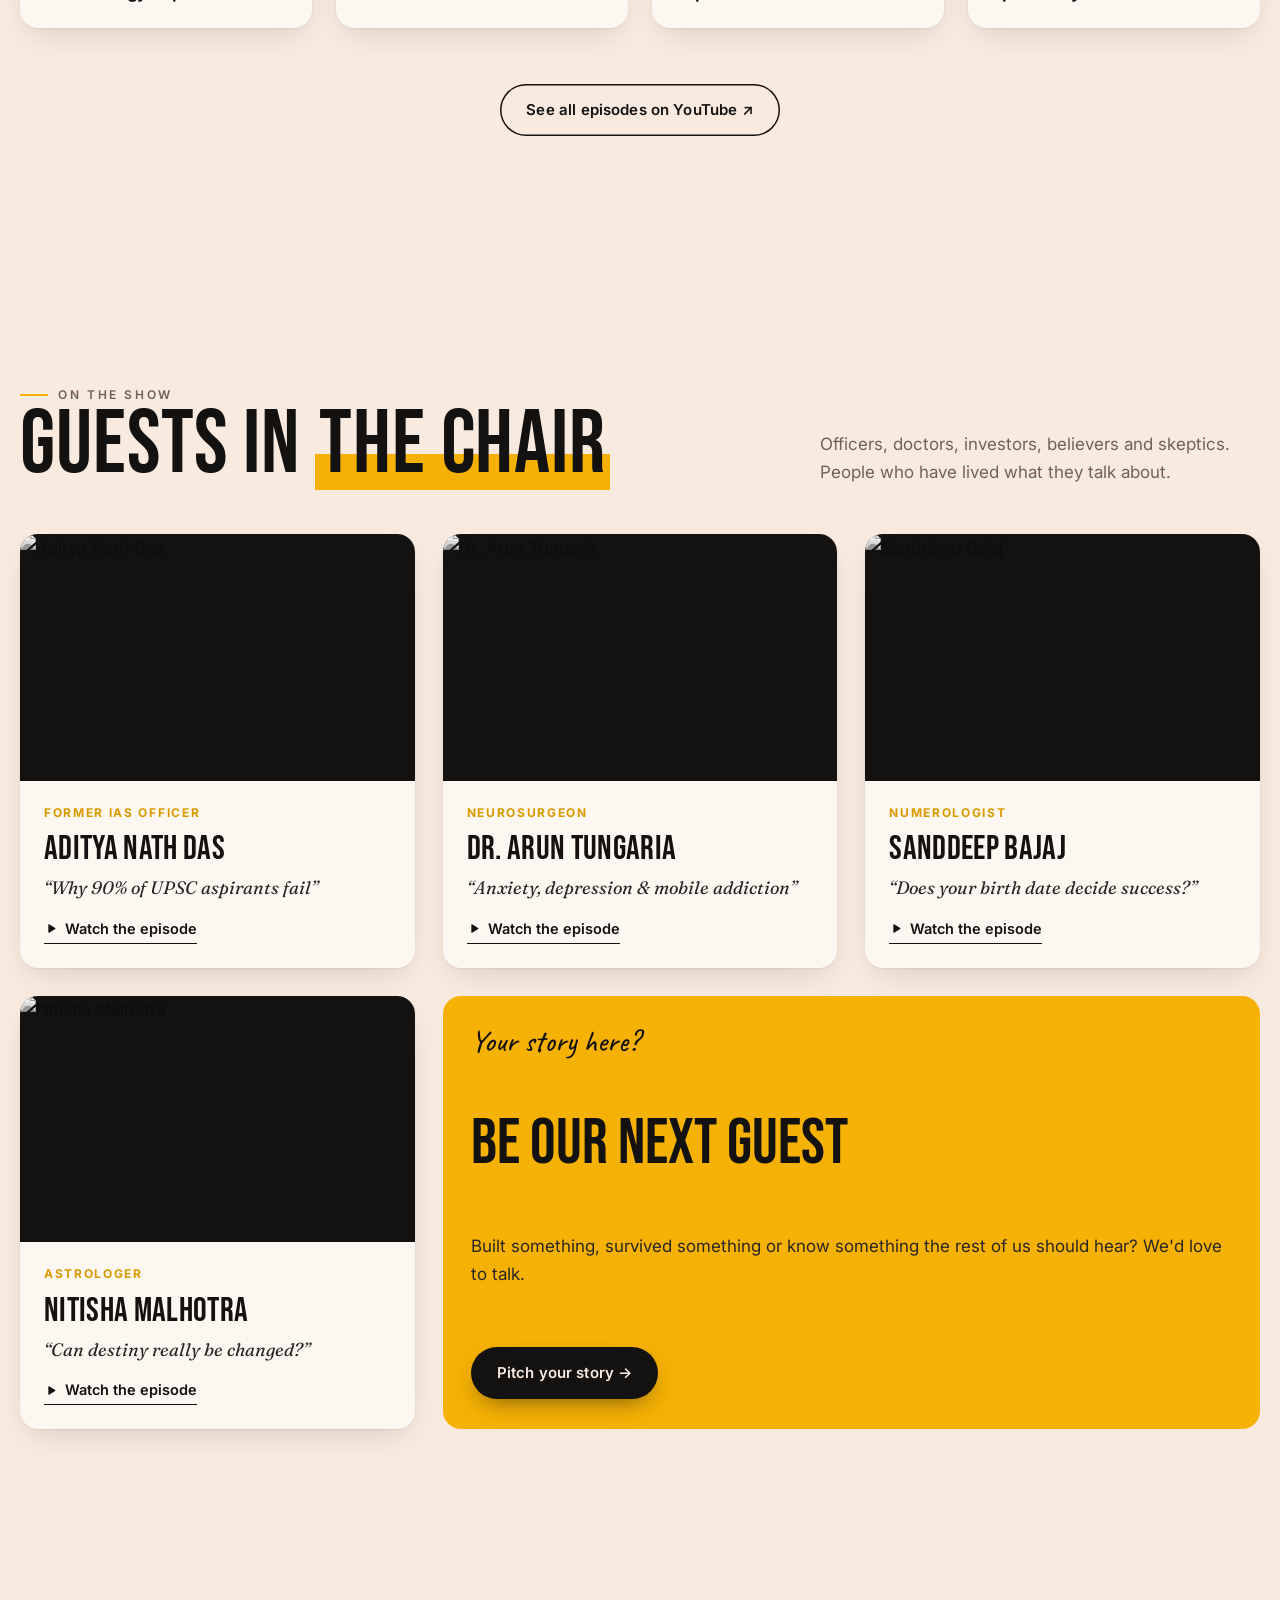
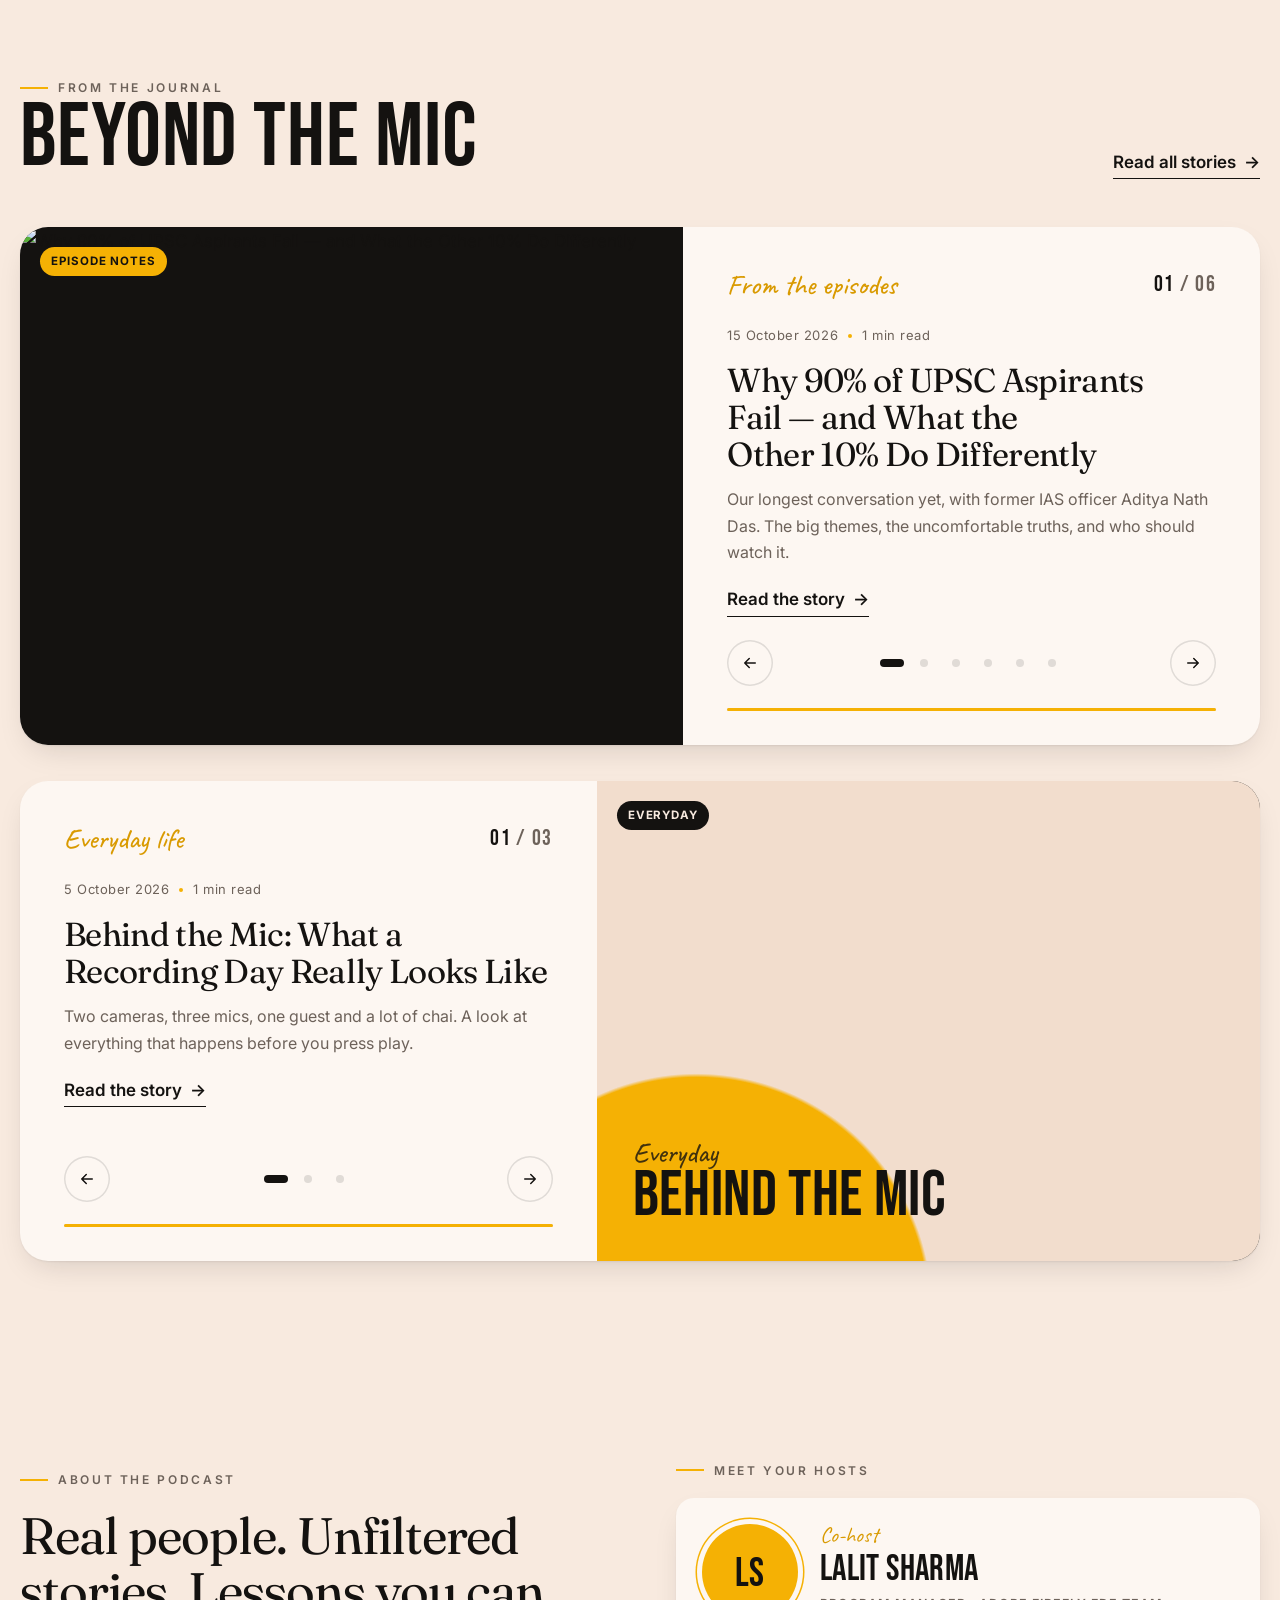
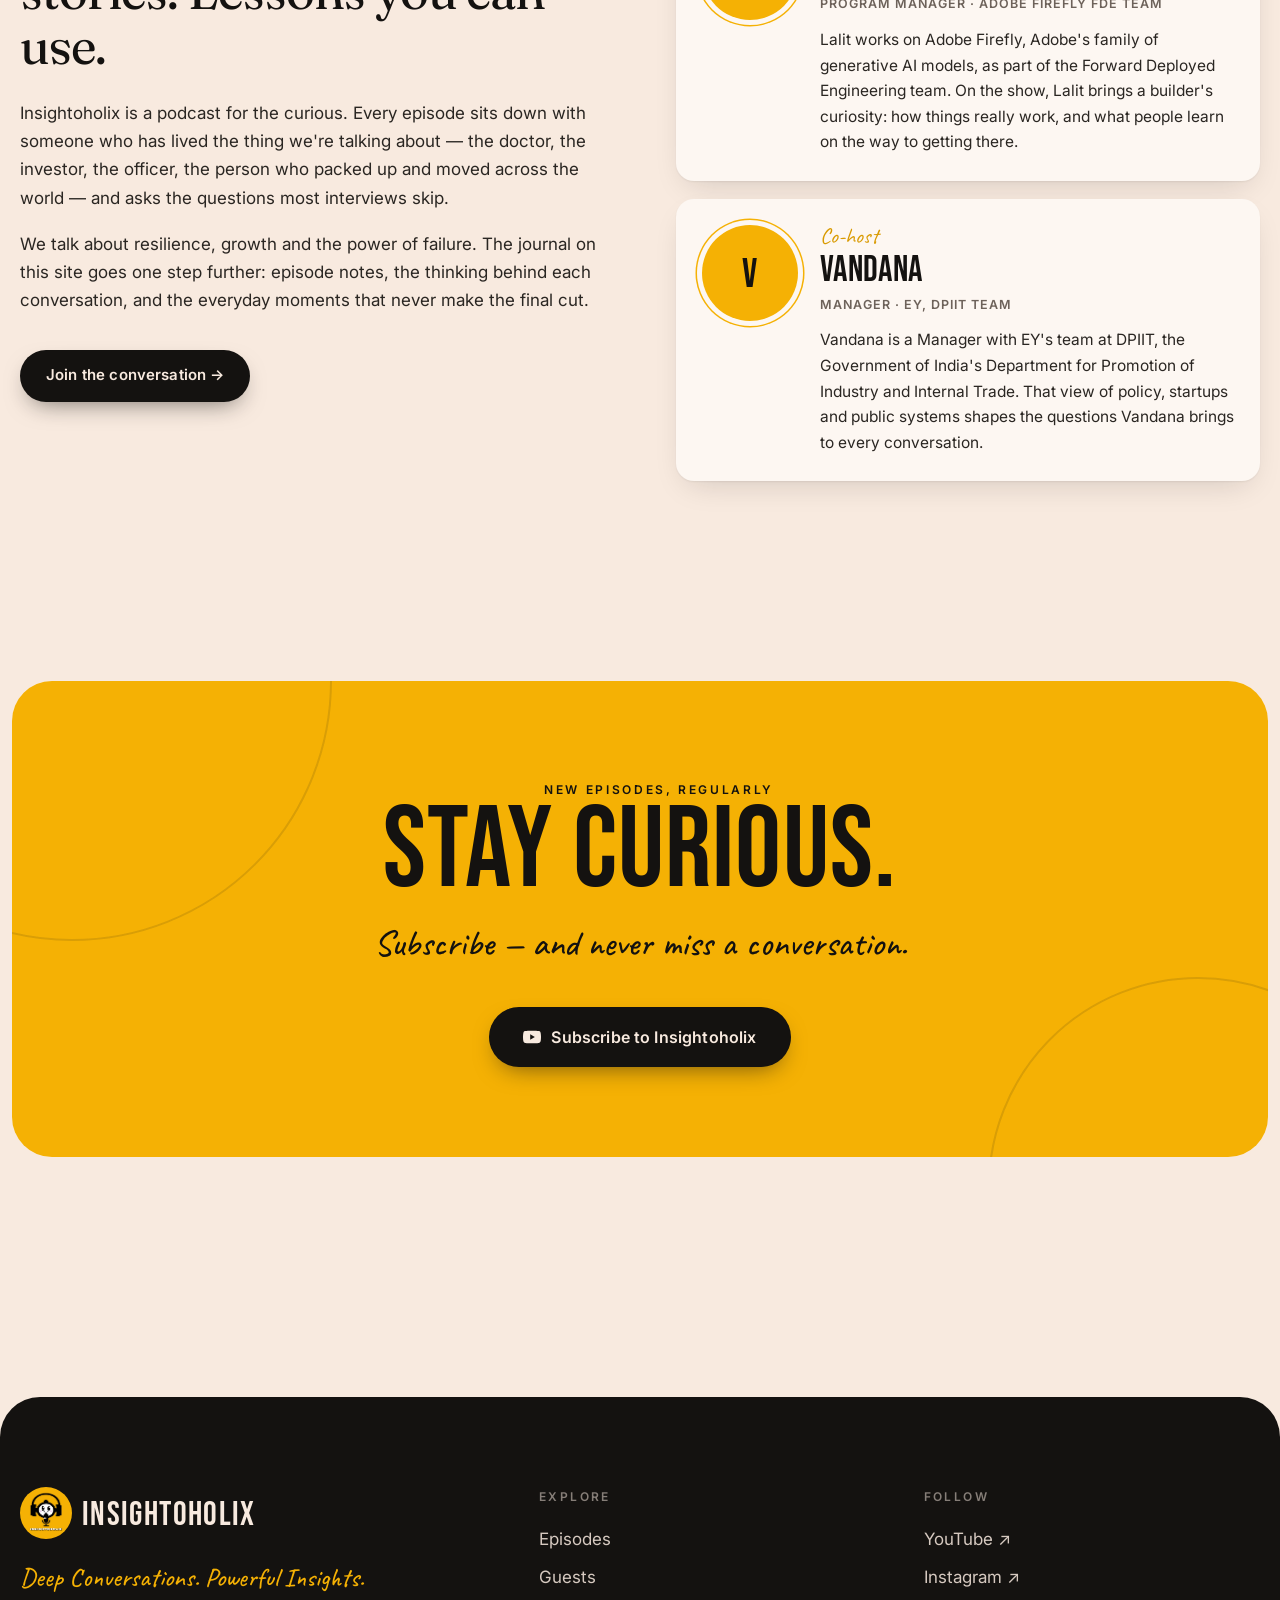
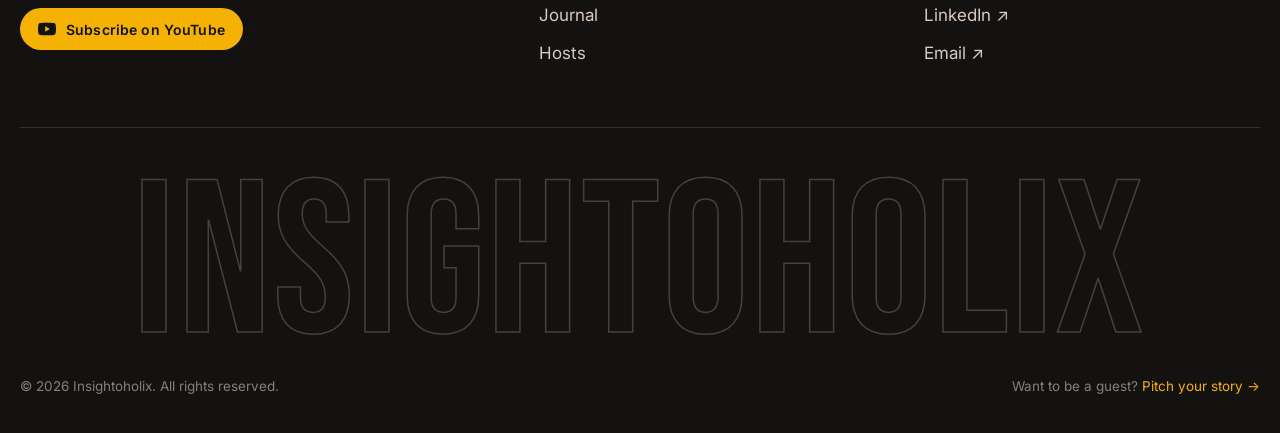
==== commit a09fb6c1: "Long-form Hindi article for the numerology episode, plus article layout - Rewrite the 'birth-date-an" ====
--- a/site/index.html
+++ b/site/index.html
@@ -12,7 +12,7 @@
   <link rel="icon" href="assets/img/logo.jpg">
   <link rel="preconnect" href="https://fonts.googleapis.com">
   <link rel="preconnect" href="https://fonts.gstatic.com" crossorigin>
-  <link href="https://fonts.googleapis.com/css2?family=Bebas+Neue&family=Caveat:wght@500;600&family=Fraunces:ital,opsz,wght@0,9..144,400;1,9..144,400&family=Inter:wght@400;500;600;700&display=swap" rel="stylesheet">
+  <link href="https://fonts.googleapis.com/css2?family=Bebas+Neue&family=Caveat:wght@500;600&family=Fraunces:ital,opsz,wght@0,9..144,400;1,9..144,400&family=Inter:wght@400;500;600;700&family=Mukta:wght@400;600;700&family=Tiro+Devanagari+Hindi&display=swap" rel="stylesheet">
   <link rel="stylesheet" href="assets/css/style.css">
   <script>
     /* Decide before first paint whether the "On Air" intro plays: once per visit, never with reduced motion */
--- a/site/assets/css/style.css
+++ b/site/assets/css/style.css
@@ -14,10 +14,10 @@
   --line: rgba(20, 18, 16, 0.12);
   --line-light: rgba(248, 234, 223, 0.14);
 
-  --font-display: "Bebas Neue", "Oswald", Impact, sans-serif;
-  --font-body: "Inter", system-ui, -apple-system, "Segoe UI", sans-serif;
+  --font-display: "Bebas Neue", "Mukta", "Oswald", Impact, sans-serif;
+  --font-body: "Inter", "Mukta", system-ui, -apple-system, "Segoe UI", sans-serif;
   --font-hand: "Caveat", "Comic Sans MS", cursive;
-  --font-serif: "Fraunces", Georgia, serif;
+  --font-serif: "Fraunces", "Tiro Devanagari Hindi", Georgia, serif;
 
   --radius: 18px;
   --radius-lg: 28px;
@@ -57,6 +57,7 @@
 }
 
 img { max-width: 100%; display: block; }
+[hidden] { display: none !important; }
 a { color: inherit; text-decoration: none; }
 button { font: inherit; color: inherit; cursor: pointer; }
 ::selection { background: var(--saffron); color: var(--ink); }
@@ -289,7 +290,12 @@
 .guest-card.invite h3 { margin: 0; font-family: var(--font-display); font-weight: 400; font-size: clamp(52px, 5vw, 72px); line-height: .9; }
 .guest-card.invite p { margin: 0; color: var(--ink-2); }
 .guest-card.invite .btn { align-self: flex-start; }
-@media (max-width: 980px) { .guest-grid { grid-template-columns: repeat(2, 1fr); } }
+.guest-grid[data-rem3="2"] .guest-card.invite { grid-column: span 2; }
+@media (max-width: 980px) {
+  .guest-grid { grid-template-columns: repeat(2, 1fr); }
+  .guest-grid[data-rem3="2"] .guest-card.invite { grid-column: auto; }
+  .guest-grid[data-rem2="1"] .guest-card.invite { grid-column: 1 / -1; }
+}
 @media (max-width: 620px) {
   /* swipeable row on phones instead of a long stack */
   .guest-grid {
@@ -479,6 +485,81 @@
 .footer-bottom { display: flex; justify-content: space-between; gap: 16px; flex-wrap: wrap; font-size: 13.5px; color: rgba(248,234,223,.5); }
 @media (max-width: 820px) { .footer-top { grid-template-columns: 1fr 1fr; } .footer-top > :first-child { grid-column: 1 / -1; } }
 
+/* ---------- Guest pitch form ---------- */
+.pitch { position: fixed; inset: 0; z-index: 160; display: grid; place-items: center; padding: 20px; }
+.pitch-backdrop { position: absolute; inset: 0; background: rgba(10,9,8,.72); backdrop-filter: blur(6px); opacity: 0; transition: opacity .3s; }
+.pitch-panel {
+  position: relative; width: min(980px, 100%); max-height: min(720px, calc(100vh - 40px)); display: grid; grid-template-columns: 300px 1fr;
+  background: var(--paper); border-radius: var(--radius-lg); overflow: hidden; box-shadow: 0 40px 100px -30px rgba(0,0,0,.6);
+  opacity: 0; transform: translateY(18px) scale(.98); transition: opacity .35s var(--ease), transform .45s var(--ease);
+}
+.pitch.open .pitch-backdrop { opacity: 1; }
+.pitch.open .pitch-panel { opacity: 1; transform: none; }
+.pitch-side { background: var(--saffron); padding: 32px 28px; display: flex; flex-direction: column; gap: 10px; }
+.pitch-side img { width: 64px; height: 64px; border-radius: 50%; }
+.pitch-side .hand { margin: 14px 0 0; font-size: 26px; line-height: 1; }
+.pitch-side .display { font-size: 52px; }
+.pitch-steps { list-style: none; margin: 26px 0 0; padding: 0; display: grid; gap: 4px; }
+.pitch-steps li { display: flex; align-items: center; gap: 12px; padding: 10px 12px; border-radius: 12px; font-weight: 600; font-size: 15px; opacity: .55; transition: opacity .3s, background .3s; }
+.pitch-steps li b { font-family: var(--font-display); font-weight: 400; font-size: 20px; width: 34px; height: 34px; border-radius: 50%; display: grid; place-items: center; box-shadow: inset 0 0 0 1.5px var(--ink); padding-top: 2px; }
+.pitch-steps li.on { opacity: 1; background: rgba(20,18,16,.08); }
+.pitch-steps li.on b, .pitch-steps li.done b { background: var(--ink); color: var(--saffron); box-shadow: none; }
+.pitch-steps li.done { opacity: .85; }
+.pitch-note { margin-top: auto; font-size: 13px; opacity: .75; }
+.pitch-main { position: static; display: flex; flex-direction: column; min-width: 0; overflow-y: auto; }
+.pitch-close { position: absolute; top: 16px; right: 16px; z-index: 2; width: 42px; height: 42px; border-radius: 50%; border: 0; background: transparent; box-shadow: inset 0 0 0 1.5px var(--line); display: grid; place-items: center; }
+.pitch-close:hover { background: var(--ink); color: var(--cream); box-shadow: none; }
+.pitch-close svg { width: 16px; height: 16px; }
+.pitch-progress { position: sticky; top: 0; height: 4px; background: var(--line); z-index: 1; }
+.pitch-progress i { display: block; height: 100%; background: var(--saffron); transform-origin: left; transform: scaleX(.33); transition: transform .5s var(--ease); }
+.pitch-form { display: flex; flex-direction: column; gap: 18px; padding: 34px 40px 32px; flex: 1; }
+.pf-step { border: 0; margin: 0; padding: 0; min-width: 0; display: grid; gap: 18px; }
+.pf-step legend { padding: 0; margin-bottom: 8px; font-family: var(--font-display); font-size: 44px; line-height: 1; letter-spacing: .01em; }
+.pf-step legend small { display: block; margin-top: 8px; font-family: var(--font-body); font-size: 15.5px; letter-spacing: 0; color: var(--muted); }
+.pf-count { display: block; margin-bottom: 8px; font-family: var(--font-body); font-size: 12px; font-weight: 700; letter-spacing: .18em; text-transform: uppercase; color: var(--saffron-deep); }
+.pf-row { display: grid; grid-template-columns: 1fr 1fr; gap: 16px; }
+.pf-field { position: relative; display: grid; gap: 8px; min-width: 0; }
+.pf-field > span { font-size: 13.5px; font-weight: 600; color: var(--ink-2); }
+.pf-field input, .pf-field textarea {
+  width: 100%; font: inherit; font-size: 16px; color: var(--ink); background: var(--cream); border: 1.5px solid transparent; border-radius: 14px; padding: 13px 16px;
+  transition: border-color .2s, background .2s, box-shadow .2s;
+}
+.pf-field textarea { resize: vertical; min-height: 120px; line-height: 1.55; }
+.pf-field input::placeholder, .pf-field textarea::placeholder { color: rgba(109,98,90,.7); }
+.pf-field input:focus, .pf-field textarea:focus { outline: none; background: var(--paper); border-color: var(--ink); box-shadow: 0 0 0 4px rgba(245,177,4,.35); }
+.pf-counter { position: absolute; right: 12px; bottom: 10px; font-style: normal; font-size: 12px; color: var(--muted); font-variant-numeric: tabular-nums; }
+.pf-chips { display: flex; flex-wrap: wrap; gap: 8px; }
+.pf-chip { position: relative; cursor: pointer; }
+.pf-chip input { position: absolute; opacity: 0; pointer-events: none; }
+.pf-chip span { display: inline-flex; align-items: center; min-height: 40px; padding: 8px 16px; border-radius: 999px; font-size: 14.5px; font-weight: 500; box-shadow: inset 0 0 0 1.5px var(--line); transition: background .2s, color .2s, box-shadow .2s; }
+.pf-chip:hover span { box-shadow: inset 0 0 0 1.5px var(--ink); }
+.pf-chip input:checked + span { background: var(--ink); color: var(--cream); box-shadow: none; }
+.pf-chip input:checked + span::before { content: "✓"; margin-right: 8px; color: var(--saffron); font-weight: 700; }
+.pf-chip input:focus-visible + span { outline: 2px solid var(--ink); outline-offset: 3px; }
+.pf-consent { display: flex; gap: 12px; align-items: flex-start; font-size: 14.5px; color: var(--ink-2); cursor: pointer; }
+.pf-consent input { width: 20px; height: 20px; margin-top: 2px; accent-color: var(--ink); flex: none; }
+.pf-error { margin: 0; padding: 12px 16px; border-radius: 12px; background: #fde4dc; color: #8a2a12; font-size: 14.5px; }
+.pf-nav { display: flex; justify-content: space-between; align-items: center; gap: 12px; margin-top: auto; padding-top: 8px; }
+.pf-nav [data-next] { margin-left: auto; }
+.pf-nav [data-next]:disabled { opacity: .6; cursor: progress; }
+.pf-done { display: grid; gap: 14px; justify-items: start; align-content: center; flex: 1; padding: 20px 0; }
+.pf-done .hand { font-size: 30px; color: var(--saffron-deep); }
+.pf-done .display { font-size: clamp(56px, 7vw, 84px); }
+.pf-done p { margin: 0; max-width: 440px; color: var(--ink-2); }
+@media (max-width: 760px) {
+  .pitch { padding: 0; place-items: end stretch; }
+  .pitch-panel { grid-template-columns: 1fr; max-height: 94vh; border-radius: 24px 24px 0 0; transform: translateY(40px); }
+  .pitch-side { flex-direction: row; flex-wrap: wrap; align-items: center; gap: 10px 14px; padding: 18px 64px 16px 20px; }
+  .pitch-side img { width: 44px; height: 44px; }
+  .pitch-side .hand, .pitch-steps, .pitch-note { display: none; }
+  .pitch-side .display { font-size: 34px; }
+  .pitch-close { top: 14px; background: var(--paper); }
+  .pitch-main { overflow-y: auto; }
+  .pitch-form { padding: 24px 20px calc(24px + env(safe-area-inset-bottom, 0px)); }
+  .pf-row { grid-template-columns: 1fr; }
+  .pf-step legend { font-size: 36px; }
+}
+
 /* ---------- Modal ---------- */
 .modal {
   position: fixed; inset: 0; z-index: 150; display: grid; place-items: center; padding: 20px;
@@ -562,6 +643,56 @@
 .share a:hover, .share button:hover { background: var(--saffron); box-shadow: none; }
 .share svg { width: 17px; height: 17px; }
 .related { margin-top: 110px; }
+
+/* ---------- Long-form article extras ---------- */
+.read-progress { position: fixed; top: 0; left: 0; right: 0; height: 4px; z-index: 70; background: var(--saffron); transform-origin: left; transform: scaleX(0); pointer-events: none; }
+.article-wrap { display: grid; grid-template-columns: minmax(0, 1fr); }
+.toc { display: none; }
+@media (min-width: 1240px) {
+  .article-wrap { grid-template-columns: 1fr minmax(0, 700px) 1fr; gap: 56px; align-items: start; }
+  .article-wrap .prose { grid-column: 2; margin: 0; }
+  .toc:not([hidden]) { display: block; grid-column: 1; grid-row: 1; justify-self: end; width: 230px; position: sticky; top: 110px; }
+}
+.toc-label { display: block; margin-bottom: 14px; font-size: 12px; font-weight: 700; letter-spacing: .16em; text-transform: uppercase; color: var(--muted); }
+.toc ol { list-style: none; margin: 0; padding: 0; display: grid; gap: 2px; counter-reset: toc; border-left: 2px solid var(--line); }
+.toc li { counter-increment: toc; }
+.toc a { display: block; padding: 8px 0 8px 16px; margin-left: -2px; border-left: 2px solid transparent; font-size: 14.5px; line-height: 1.4; color: var(--muted); transition: color .2s, border-color .2s; }
+.toc a::before { content: counter(toc, decimal-leading-zero) "  "; font-family: var(--font-display); color: var(--saffron-deep); }
+.toc a:hover { color: var(--ink); }
+.toc a.on { color: var(--ink); border-left-color: var(--saffron); font-weight: 600; }
+.prose h2 { scroll-margin-top: 110px; }
+.toc:lang(hi) .toc-label { font-family: "Mukta", var(--font-body); font-size: 15px; letter-spacing: 0; text-transform: none; }
+.toc:lang(hi) a { font-family: "Mukta", var(--font-body); font-size: 15px; }
+
+.prose blockquote cite { display: block; margin-top: 14px; font-family: var(--font-body); font-style: normal; font-size: 14.5px; font-weight: 600; letter-spacing: .02em; color: var(--muted); }
+.prose blockquote cite::before { content: "— "; color: var(--saffron-deep); }
+
+.callout { margin: 44px 0; padding: 28px 30px; border-radius: 20px; font-size: .92em; }
+.callout > :last-child, .callout ul:last-child, .callout ol:last-child { margin-bottom: 0; }
+.callout p { margin-bottom: 16px; }
+.callout-label { display: flex; align-items: center; gap: 10px; margin-bottom: 14px; font-family: var(--font-body); font-size: 12.5px; font-weight: 700; letter-spacing: .14em; text-transform: uppercase; }
+.callout-summary { background: var(--ink); color: var(--cream); }
+.callout-summary .callout-label { color: var(--saffron); }
+.callout-summary li::marker { color: var(--saffron); }
+.callout-summary li { margin-bottom: 6px; }
+.callout-context { background: rgba(245,177,4,.13); box-shadow: inset 0 0 0 1px rgba(217,154,0,.25); }
+.callout-context .callout-label { color: var(--saffron-deep); }
+.callout-context .callout-label::before { content: ""; width: 18px; height: 18px; border-radius: 50%; background: radial-gradient(circle at 35% 35%, var(--saffron) 0 30%, var(--saffron-deep) 31% 100%); }
+.callout-takeaways { background: var(--saffron); color: var(--ink); }
+.callout-takeaways li::marker { color: var(--ink); }
+.callout-takeaways strong, .callout-takeaways em { color: var(--ink); }
+.callout-note { padding: 18px 22px; background: transparent; box-shadow: inset 0 0 0 1.5px var(--line); color: var(--muted); font-size: .82em; }
+.callout-note .callout-label { color: var(--ink-2); margin-bottom: 8px; }
+
+/* Hindi (Devanagari) typography */
+.prose:lang(hi) { font-family: "Mukta", var(--font-body); font-size: 19.5px; line-height: 1.85; }
+.prose:lang(hi) > *:first-child::first-letter { float: none; font: inherit; padding: 0; color: inherit; }
+.prose:lang(hi) h2 { font-family: "Mukta", var(--font-body); font-weight: 700; font-size: clamp(26px, 3vw, 32px); line-height: 1.35; letter-spacing: 0; margin-top: 64px; }
+.prose:lang(hi) blockquote { font-family: "Tiro Devanagari Hindi", var(--font-serif); font-style: normal; font-size: 24px; line-height: 1.6; }
+.prose:lang(hi) .callout-label { font-family: "Mukta", var(--font-body); font-size: 15px; letter-spacing: .02em; text-transform: none; }
+.post-hero h1:lang(hi) { font-family: "Tiro Devanagari Hindi", var(--font-serif); font-size: clamp(34px, 5vw, 60px); line-height: 1.3; letter-spacing: 0; }
+.post-card:lang(hi) h3, .car-slide:lang(hi) h3, .featured-post:lang(hi) h2 { font-family: "Tiro Devanagari Hindi", var(--font-serif); line-height: 1.4; letter-spacing: 0; }
+.post-card:lang(hi) p, .car-slide:lang(hi) p, .featured-post:lang(hi) p { font-family: "Mukta", var(--font-body); }
 
 /* ---------- Reveal on scroll ---------- */
 .reveal { opacity: 0; transform: translateY(28px); transition: opacity 0.9s var(--ease), transform 0.9s var(--ease); }
